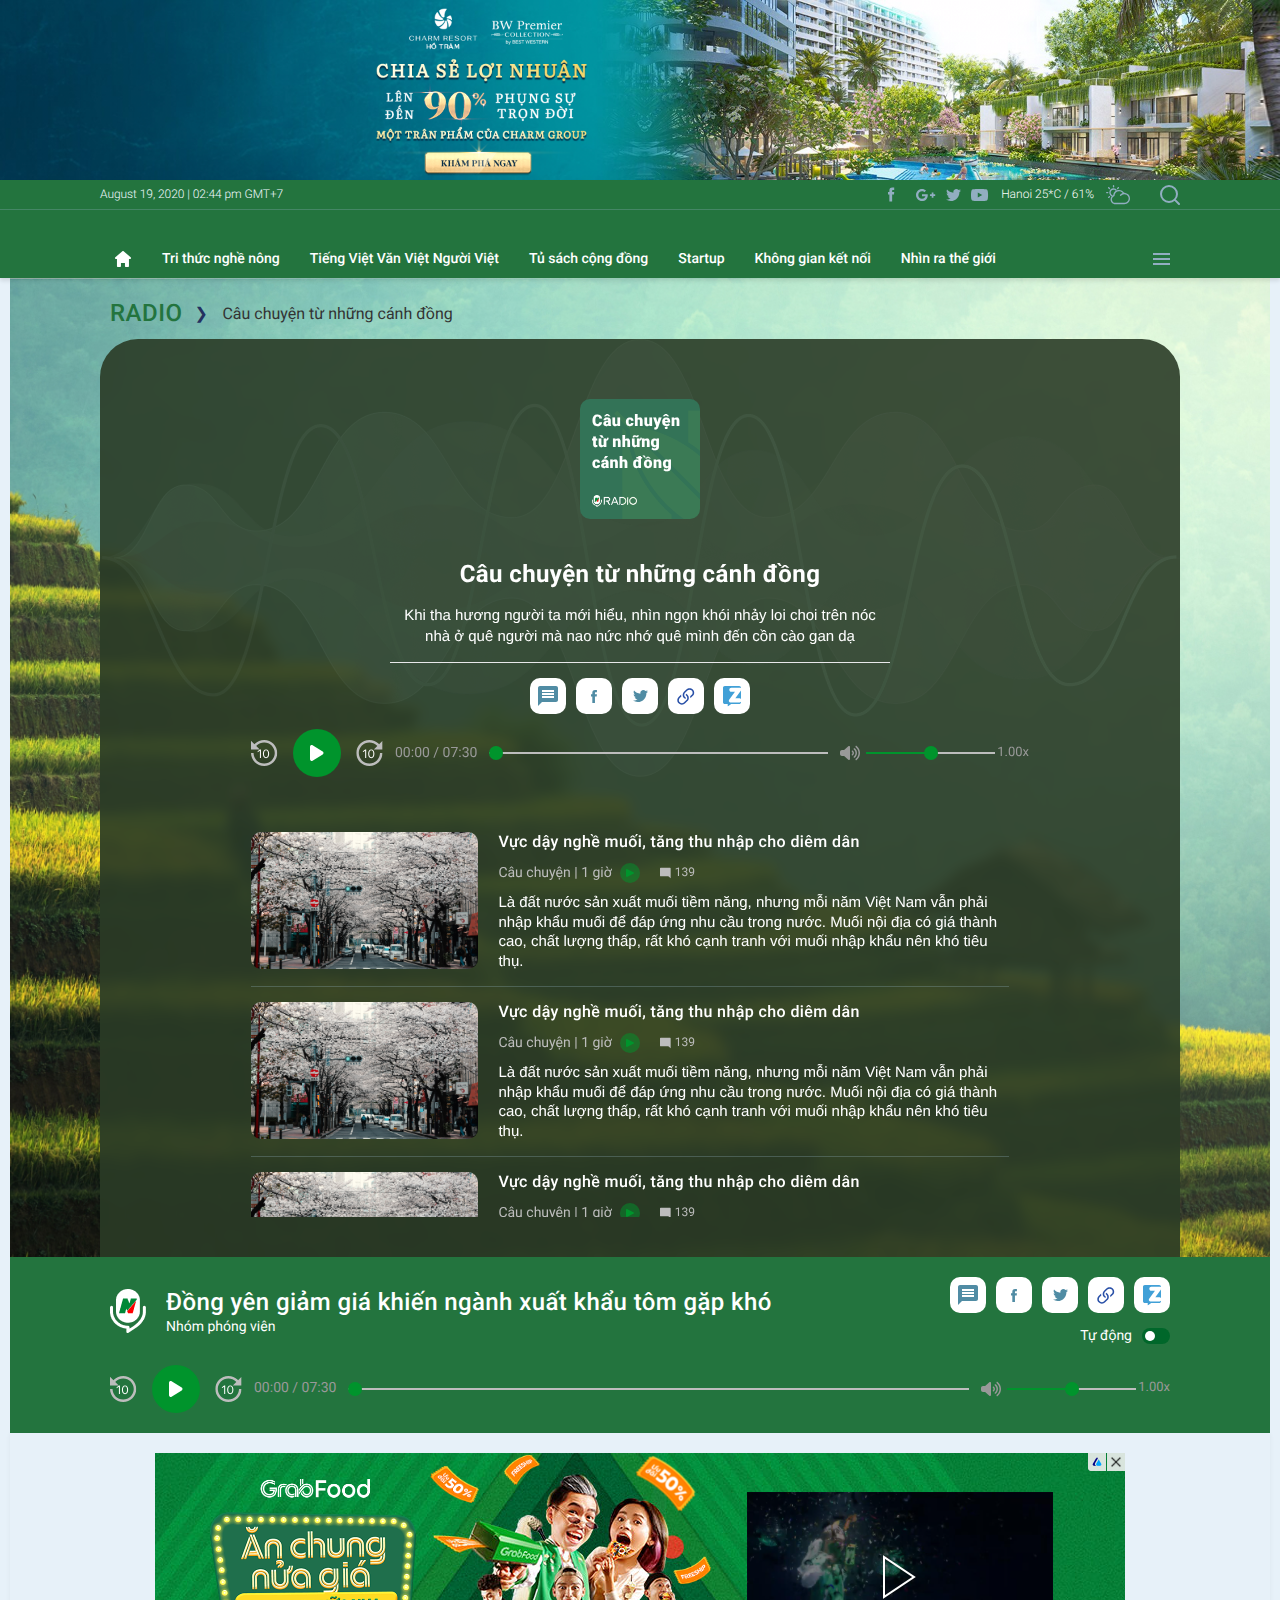
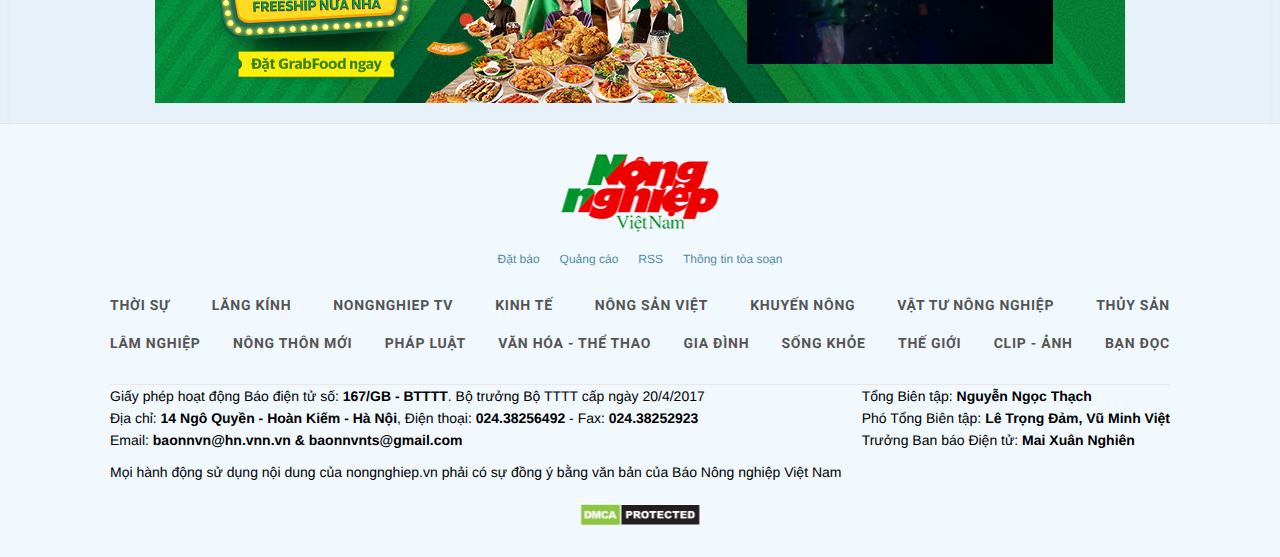
==== cate.html @ 1ab3dc05 "11/9" ====
<!DOCTYPE html>
<html lang="vi">
    <head>
        <meta charset="UTF-8" />
        <meta http-equiv="X-UA-Compatible" content="IE=edge" />
        <meta name="viewport" content="width=device-width, initial-scale=1.0" />
        <!-- favicon -->
        <link
            rel="apple-touch-icon"
            sizes="57x57"
            href="./images/favicon/apple-icon-57x57.png"
        />
        <link
            rel="apple-touch-icon"
            sizes="60x60"
            href="./images/favicon/apple-icon-60x60.png"
        />
        <link
            rel="apple-touch-icon"
            sizes="72x72"
            href="./images/favicon/apple-icon-72x72.png"
        />
        <link
            rel="apple-touch-icon"
            sizes="76x76"
            href="./images/favicon/apple-icon-76x76.png"
        />
        <link
            rel="apple-touch-icon"
            sizes="114x114"
            href="./images/favicon/apple-icon-114x114.png"
        />
        <link
            rel="apple-touch-icon"
            sizes="120x120"
            href="./images/favicon/apple-icon-120x120.png"
        />
        <link
            rel="apple-touch-icon"
            sizes="144x144"
            href="./images/favicon/apple-icon-144x144.png"
        />
        <link
            rel="apple-touch-icon"
            sizes="152x152"
            href="./images/favicon/apple-icon-152x152.png"
        />
        <link
            rel="apple-touch-icon"
            sizes="180x180"
            href="./images/favicon/apple-icon-180x180.png"
        />
        <link
            rel="icon"
            type="image/png"
            sizes="192x192"
            href="/android-icon-192x192.png"
        />
        <link
            rel="icon"
            type="image/png"
            sizes="32x32"
            href="./images/favicon/favicon-32x32.png"
        />
        <link
            rel="icon"
            type="image/png"
            sizes="96x96"
            href="./images/favicon/favicon-96x96.png"
        />
        <link
            rel="icon"
            type="image/png"
            sizes="16x16"
            href="./images/favicon/favicon-16x16.png"
        />
        <link rel="manifest" href="./images/favicon/manifest.json" />
        <meta name="msapplication-TileColor" content="#ffffff" />
        <meta
            name="msapplication-TileImage"
            content="./images/favicon/ms-icon-144x144.png"
        />
        <meta name="theme-color" content="#ffffff" />
        <!-- end favicon -->
        <title>Radio Nông Nghiệp</title>
        <!-- font -->
        <link rel="preconnect" href="https://fonts.googleapis.com" />
        <link rel="preconnect" href="https://fonts.gstatic.com" crossorigin />
        <link
            href="https://fonts.googleapis.com/css2?family=Roboto:wght@300;400;500;700;900&display=swap"
            rel="stylesheet"
        />
        <!-- end font -->
        <link rel="stylesheet" href="./css/style.css" />
        <link rel="stylesheet" href="./css/responsive.css" />
        <script src="./lib/jquery/jquery.js"></script>
    </head>

    <body>
        <!-- ads -->
        <div class="">
            <a href="#">
                <img src="./images/ads_top.png" alt="" />
            </a>
        </div>
        <!-- end ads -->
        <!-- header -->
        <header id="header" class="header relative">
            <!-- header pc -->
            <div class="header-wrapper d-2xl-block d-lg-none bg-green-237">
                <!-- header top -->
                <div class="wrapper h-30 border-9103">
                    <div class="w-1080 h-full">
                        <div class="header-top d-2xl-flex items-center justify-between h-full">
                            <span class="header-top__time d-2xl-flex items-center fs-12 text-white-f1 tracking-006- fw-300">
                                August 19, 2020 | 02:44 pm GMT+7
                            </span>
                            <div class="header-top__right d-2xl-flex items-center">
                                <!-- social -->
                                <ul
                                    class="header-top__social h-full d-2xl-flex items-center"
                                >
                                    <!-- item -->
                                    <li class="item text-gray-91 h-full hover-orange">
                                        <a href="#" class="link h-full d-2xl-flex items-center">
                                            <svg
                                                xmlns="http://www.w3.org/2000/svg"
                                                width="30"
                                                height="31"
                                                viewBox="0 0 30 31"
                                                fill="none"
                                            >
                                                <path
                                                    d="M18.2222 13.0871L17.9795 15.5L16.14 15.5L16.14 22.5L13.3769 22.5L13.3769 15.5L12 15.5L12 13.0871L13.3769 13.0871L13.3769 11.6344C13.3769 9.67188 14.1552 8.5 16.3678 8.5L18.2065 8.5L18.2065 10.9129L17.0558 10.9129C16.1974 10.9129 16.14 11.2531 16.14 11.8814V13.0871L18.2222 13.0871Z"
                                                    fill="currentColor"
                                                />
                                            </svg>
                                        </a>
                                    </li>
                                    <!-- end item -->
                                    <!-- item -->
                                    <li class="item text-gray-91 h-full hover-orange">
                                        <a href="#"class="link h-full d-2xl-flex items-center">
                                            <svg xmlns="http://www.w3.org/2000/svg" width="20" height="12" viewBox="0 0 20 12" fill="none">
                                                <path d="M11.6644 5.1405C11.7217 5.44338 11.7626 5.74625 11.7626 6.13912C11.7626 9.56891 9.46247 12 6 12C2.68487 12 5.96046e-09 9.31516 5.96046e-09 6C5.96046e-09 2.68484 2.68487 0 6 0C7.62075 0 8.97134 0.589344 10.0191 1.57162L8.39016 3.13506C7.94812 2.70941 7.17053 2.21009 6 2.21009C3.95362 2.21009 2.28375 3.9045 2.28375 6C2.28375 8.0955 3.95362 9.78991 6 9.78991C8.37378 9.78991 9.26603 8.07912 9.40516 7.20325H6V5.14047H11.6644V5.1405ZM17.4583 5.34166V3.6H15.7083V5.34166H13.9667V7.09169H15.7083V8.83334H17.4583V7.09169H19.2V5.34166H17.4583Z" fill="currentColor"/>
                                            </svg>
                                        </a>
                                    </li>
                                    <!-- end item -->
                                    <!-- item -->
                                    <li class="item text-gray-91 h-full hover-orange">
                                        <a href="#"class="link h-full d-2xl-flex items-center">
                                            <svg xmlns="http://www.w3.org/2000/svg" width="15" height="12" viewBox="0 0 15 12" fill="none">
                                                <path d="M15 1.38462C14.4375 1.66154 13.875 1.75385 13.2188 1.84615C13.875 1.47692 14.3438 0.923077 14.5312 0.184615C13.9688 0.553846 13.3125 0.738462 12.5625 0.923077C12 0.369231 11.1562 0 10.3125 0C8.71875 0 7.3125 1.38462 7.3125 3.04615C7.3125 3.32308 7.3125 3.50769 7.40625 3.69231C4.875 3.6 2.53125 2.4 1.03125 0.553846C0.75 1.01538 0.65625 1.47692 0.65625 2.12308C0.65625 3.13846 1.21875 4.06154 2.0625 4.61538C1.59375 4.61538 1.125 4.43077 0.65625 4.24615C0.65625 5.72308 1.6875 6.92308 3.09375 7.2C2.8125 7.29231 2.53125 7.29231 2.25 7.29231C2.0625 7.29231 1.875 7.29231 1.6875 7.2C2.0625 8.4 3.1875 9.32308 4.59375 9.32308C3.5625 10.1538 2.25 10.6154 0.75 10.6154H0C1.40625 11.4462 3 12 4.6875 12C10.3125 12 13.4062 7.38462 13.4062 3.41538V3.04615C14.0625 2.58462 14.625 2.03077 15 1.38462Z" fill="currentColor"/>
                                            </svg>
                                        </a>
                                    </li>
                                    <!-- end item -->
                                    <!-- item -->
                                    <li class="item text-gray-91 h-full hover-orange">
                                        <a href="#"class="link h-full d-2xl-flex items-center">
                                            <svg xmlns="http://www.w3.org/2000/svg" width="18" height="12" viewBox="0 0 18 12" fill="none">
                                                <path d="M16.7101 1.87759C16.5138 1.13853 15.9355 0.556469 15.2012 0.358938C13.8702 0 8.53334 0 8.53334 0C8.53334 0 3.19647 0 1.8655 0.358938C1.13122 0.5565 0.552906 1.13853 0.356625 1.87759C0 3.21719 -1.21593e-08 6.01213 -1.21593e-08 6.01213C-1.21593e-08 6.01213 0 8.80706 0.356625 10.1467C0.552906 10.8857 1.13122 11.4435 1.8655 11.6411C3.19647 12 8.53334 12 8.53334 12C8.53334 12 13.8702 12 15.2012 11.6411C15.9355 11.4435 16.5138 10.8857 16.7101 10.1467C17.0667 8.80706 17.0667 6.01213 17.0667 6.01213C17.0667 6.01213 17.0667 3.21719 16.7101 1.87759ZM6.78787 8.54972V3.47453L11.2485 6.01219L6.78787 8.54972Z" fill="currentColor"/>
                                            </svg>
                                        </a>
                                    </li>
                                    <!-- end item -->
                                    
                                </ul>
                                <!-- end social -->

                                <!-- wether -->
                                <div class="header-top__wether d-2xl-flex items-center ml-12">
                                    <span class="d-2xl-block fs-12 text-white fw-300">Hanoi 25*C / 61%</span>
                                    <div class="ml-12 d-2xl-flex items-center">
                                        <svg xmlns="http://www.w3.org/2000/svg" width="24" height="20" viewBox="0 0 24 20" fill="none">
                                            <path d="M6.85678 10.36C5.58973 10.0619 4.64566 8.91902 4.64566 7.5526C4.64566 5.96258 5.93755 4.67068 7.52757 4.67068C8.49649 4.67068 9.34119 5.14272 9.86292 5.8632C10.2356 5.61476 10.6331 5.41601 11.0803 5.26694C10.335 4.09927 9.01822 3.3291 7.52757 3.3291C5.19223 3.3291 3.30408 5.21725 3.30408 7.5526C3.30408 9.21715 4.273 10.6581 5.68911 11.3289C6.03693 10.9562 6.43443 10.6333 6.85678 10.36Z" fill="#91AEC1"/>
                                            <path d="M7.55263 2.45957C7.92529 2.45957 8.22342 2.16144 8.22342 1.78877V0.670791C8.22342 0.298129 7.92529 0 7.55263 0C7.17996 0 6.88184 0.298129 6.88184 0.670791V1.78877C6.88184 2.16144 7.17996 2.45957 7.55263 2.45957Z" fill="#91AEC1"/>
                                            <path d="M2.45957 7.55263C2.45957 7.17996 2.16144 6.88184 1.78877 6.88184H0.670791C0.298129 6.88184 0 7.17996 0 7.55263C0 7.92529 0.298129 8.22342 0.670791 8.22342H1.78877C2.16144 8.22342 2.45957 7.92529 2.45957 7.55263Z" fill="#91AEC1"/>
                                            <path d="M3.95044 3.95008C4.19888 3.70163 4.19888 3.27929 3.95044 3.006L3.15543 2.21099C2.90699 1.96255 2.48464 1.96255 2.21136 2.21099C1.96291 2.45943 1.96291 2.88178 2.21136 3.15506L3.00637 3.95008C3.13059 4.0743 3.3045 4.14883 3.4784 4.14883C3.65231 4.14883 3.82622 4.0743 3.95044 3.95008Z" fill="#91AEC1"/>
                                            <path d="M2.68339 13.0928C2.8573 13.0928 3.03121 13.0183 3.15543 12.894L3.95044 12.099C4.19888 11.8506 4.19888 11.4282 3.95044 11.155C3.702 10.9065 3.27965 10.9065 3.00637 11.155L2.21136 11.95C1.96291 12.1984 1.96291 12.6208 2.21136 12.894C2.33558 13.0183 2.50948 13.0928 2.68339 13.0928Z" fill="#91AEC1"/>
                                            <path d="M11.6271 4.14883C11.801 4.14883 11.9749 4.0743 12.0992 3.95008L12.8942 3.15506C13.1426 2.90662 13.1426 2.48427 12.8942 2.21099C12.6457 1.96255 12.2234 1.96255 11.9501 2.21099L11.1551 3.006C10.9066 3.25444 10.9066 3.67679 11.1551 3.95008C11.3041 4.0743 11.4532 4.14883 11.6271 4.14883Z" fill="#91AEC1"/>
                                            <path d="M22.0862 9.19231L22.0614 9.16747C21.2415 8.47183 20.2726 8.02464 19.2291 7.87557C19.1298 7.85073 19.0552 7.85073 18.9558 7.85073C18.931 7.85073 18.931 7.85073 18.9062 7.85073C18.8316 7.85073 18.7571 7.82589 18.6826 7.82589C18.6577 7.82589 18.6329 7.82589 18.608 7.82589C18.5335 7.82589 18.4838 7.82589 18.4093 7.82589C18.3844 7.82589 18.3844 7.82589 18.3596 7.82589C18.3347 7.82589 18.3099 7.82589 18.2851 7.82589C18.2354 7.82589 18.2105 7.82589 18.1608 7.82589C18.136 7.82589 18.136 7.82589 18.1111 7.82589C17.0677 6.01227 15.1547 4.94397 13.0678 4.94397C12.3722 4.94397 11.7262 5.06819 11.1051 5.26694C10.6828 5.41601 10.2853 5.61476 9.88775 5.8632C8.42194 6.78243 7.40334 8.34761 7.20458 10.1612C7.08036 10.2109 6.98099 10.2855 6.85677 10.36C6.40957 10.6333 6.03691 10.9562 5.68909 11.3537C4.96861 12.1984 4.54626 13.2916 4.54626 14.4344C4.54626 17.043 6.68286 19.1796 9.29149 19.1796H18.3347C21.4651 19.1796 23.9992 16.6207 23.9992 13.5152C24.024 11.7761 23.2787 10.2358 22.0862 9.19231ZM9.31633 17.8132C7.42818 17.8132 5.91269 16.2729 5.91269 14.4096C5.91269 12.9935 6.78223 11.7513 8.09897 11.2295C8.34741 11.1302 8.52132 10.9066 8.52132 10.6333C8.6207 8.1737 10.6082 6.26071 13.0678 6.26071C14.5087 6.26071 15.8255 6.9315 16.695 8.04948C15.6764 8.37246 14.7572 8.94387 14.0616 9.78857C13.8131 10.0619 13.8628 10.4842 14.1361 10.7326C14.2603 10.832 14.4094 10.8817 14.5584 10.8817C14.7572 10.8817 14.9311 10.8072 15.0553 10.6581C15.8006 9.78857 16.8689 9.242 18.0118 9.14262C18.931 9.06809 19.8005 9.29169 20.5707 9.73888C20.6204 9.76372 20.6701 9.78857 20.7198 9.83826C20.7446 9.8631 20.7695 9.8631 20.7943 9.88795C20.8937 9.93763 20.9682 10.0122 21.0427 10.0867C21.0676 10.1115 21.0924 10.1364 21.1173 10.1612C22.0862 10.9562 22.6825 12.1488 22.6825 13.4903C22.6825 15.8754 20.7198 17.8381 18.3347 17.8381H9.31633V17.8132Z" fill="#91AEC1"/>
                                            </svg>
                                    </div>
                                </div>
                                <!-- end wether -->

                                <!-- search -->
                                <div class="header-top__search  ml-30 cursor relative js__searchPc">
                                    <!-- icon -->
                                    <div class="icon-search-pc text-gray-91 d-2xl-flex items-center hover-orange-3 js__showSearchPc">
                                        <svg class="sear" xmlns="http://www.w3.org/2000/svg" width="20" height="20" viewBox="0 0 20 20" fill="none">
                                            <path d="M19 19L14.65 14.65M17 9C17 13.4183 13.4183 17 9 17C4.58172 17 1 13.4183 1 9C1 4.58172 4.58172 1 9 1C13.4183 1 17 4.58172 17 9Z" stroke="currentColor" stroke-width="2" stroke-linecap="round" stroke-linejoin="round"/>
                                        </svg>
                                        <svg class="close d-2xl-none" xmlns="http://www.w3.org/2000/svg" height="1.5em" fill="red" viewBox="0 0 384 512"><path d="M342.6 150.6c12.5-12.5 12.5-32.8 0-45.3s-32.8-12.5-45.3 0L192 210.7 86.6 105.4c-12.5-12.5-32.8-12.5-45.3 0s-12.5 32.8 0 45.3L146.7 256 41.4 361.4c-12.5 12.5-12.5 32.8 0 45.3s32.8 12.5 45.3 0L192 301.3 297.4 406.6c12.5 12.5 32.8 12.5 45.3 0s12.5-32.8 0-45.3L237.3 256 342.6 150.6z"/></svg>
                                    </div>
                                    <!-- end icon -->

                                    <!-- search -->
                                    <div class="search-form-pc js__searchFormPc">
                                        <form action="" class="">
                                            <div class="search-form-group">
                                                <input type="text" class="search-input" placeholder="Search...">
                                                <button class="search-btn text-white">
                                                    <svg xmlns="http://www.w3.org/2000/svg" width="16" height="16" viewBox="0 0 20 20" fill="none">
                                                        <path d="M19 19L14.65 14.65M17 9C17 13.4183 13.4183 17 9 17C4.58172 17 1 13.4183 1 9C1 4.58172 4.58172 1 9 1C13.4183 1 17 4.58172 17 9Z" stroke="currentColor" stroke-width="2" stroke-linecap="round" stroke-linejoin="round"/>
                                                    </svg>
                                                </button>
                                            </div>
                                        </form>
                                    </div>
                                    <!-- end search -->
                                </div>
                                <!-- end search -->
                            </div>
                        </div>
                    </div>
                </div>
                <!-- end header top -->

                <!-- header center -->
                <div
                    class="header-center wrapper w-1080 d-2xl-flex items-center justify-center py-15"
                >
                    <!-- logo -->
                    <div class="header-center__logo">
                        <a href="#">
                            <img src="./images/logo.png" alt="" />
                        </a>
                    </div>
                    <!-- end logo -->
                </div>
                <!-- end header center -->

                <!-- menu -->
                <div class="wrapper w-1080 menu-pc d-2xl-flex items-center justify-between">
                    <!-- navbar -->
                    <ul
                        class="navbar d-2xl-flex items-center flex-1 fw-500 fs-14 text-white"
                    >
                        <li class="navbar-item hover-orange">
                            <a href="#" class="">
                                <svg
                                    xmlns="http://www.w3.org/2000/svg"
                                    width="17"
                                    height="16"
                                    viewBox="0 0 17 16"
                                    fill="none"
                                >
                                    <path
                                        d="M10.9546 15.9626H12.9546C13.5546 15.9626 13.9546 15.5626 13.9546 14.9626V7.9626H14.9546C15.2546 7.9626 15.5546 7.8626 15.7546 7.6626C16.1546 7.2626 16.0546 6.6626 15.6546 6.2626L8.65464 0.262598C8.25464 -0.0374023 7.75464 -0.0374023 7.35464 0.262598L0.35464 6.2626C-0.0453602 6.6626 -0.14536 7.2626 0.25464 7.6626C0.35464 7.8626 0.65464 7.9626 0.95464 7.9626H1.95464V14.9626C1.95464 15.5626 2.35464 15.9626 2.95464 15.9626H4.95464C5.55464 15.9626 5.95464 15.5626 5.95464 14.9626V11.9626H9.95464V14.9626C9.95464 15.5626 10.3546 15.9626 10.9546 15.9626Z"
                                        fill="currentColor"
                                    />
                                </svg>
                            </a>
                        </li>
                        <li class="navbar-item hover-orange">
                            <a href="#">Tri thức nghề nông</a>
                            <ul class="navbar-dropdown text-green-337">
                                <li class="navbar-dropdown__item">
                                    <a href="#">Cate 1</a>
                                </li>
                                <li class="navbar-dropdown__item">
                                    <a href="#">Cate 1</a>
                                </li>
                                <li class="navbar-dropdown__item">
                                    <a href="#">Cate 1</a>
                                </li>
                            </ul>
                        </li>
                        <li class="navbar-item hover-orange">
                            <a href="#">Tiếng Việt Văn Việt Người Việt</a>
                        </li>
                        <li class="navbar-item hover-orange">
                            <a href="#">Tủ sách cộng đồng</a>
                        </li>
                        <li class="navbar-item hover-orange">
                            <a href="#">Startup</a>
                        </li>
                        <li class="navbar-item hover-orange">
                            <a href="#">Không gian kết nối</a>
                        </li>
                        <li class="navbar-item hover-orange">
                            <a href="#">Nhìn ra thế giới</a>
                        </li>
                    </ul>
                    <!-- end navbar -->
                    <div class="more-menu flex-0 js__parrentMenu">
                        <div class="more-menu__icon relative z-50 p-10 cursor js__showMenuPc">
                            <div class="bar1"></div>
                            <div class="bar2"></div>
                            <div class="bar3"></div>
                        </div>

                        <!-- container -->
                        <div class="more-menu__container">
                            <div class="more-menu__inner wrapper w-1080">
                                <ul class="more-menu__list">
                                    <!-- item -->
                                    <li class="more-menu__item">
                                        <h3 class="more-menu__title">
                                            <i class="more-menu__subIcon"></i>
                                            <a href="#">Thời sự</a>
                                        </h3>
                                        <ul class="more-menu__childList">
                                            <li>
                                                <a href="#">Chính trị</a>
                                            </li>
                                            <li>
                                                <a href="#">Thời sự nông nghiệp</a>
                                            </li>
                                            <li>
                                                <a href="#">Xe và máy</a>
                                            </li>
                                            <li>
                                                <a href="#">Xã hội</a>
                                            </li>
                                        </ul>
                                    </li>
                                    <!-- end item -->
                                    <!-- item -->
                                    <li class="more-menu__item">
                                        <h3 class="more-menu__title">
                                            <i class="more-menu__subIcon"></i>
                                            <a href="#">Thời sự</a>
                                        </h3>
                                        <ul class="more-menu__childList">
                                            <li>
                                                <a href="#">Chính trị</a>
                                            </li>
                                            <li>
                                                <a href="#">Thời sự nông nghiệp</a>
                                            </li>
                                            <li>
                                                <a href="#">Xe và máy</a>
                                            </li>
                                            <li>
                                                <a href="#">Xã hội</a>
                                            </li>
                                        </ul>
                                    </li>
                                    <!-- end item -->
                                    <!-- item -->
                                    <li class="more-menu__item">
                                        <h3 class="more-menu__title">
                                            <i class="more-menu__subIcon"></i>
                                            <a href="#">Thời sự</a>
                                        </h3>
                                        <ul class="more-menu__childList">
                                            <li>
                                                <a href="#">Chính trị</a>
                                            </li>
                                            <li>
                                                <a href="#">Thời sự nông nghiệp</a>
                                            </li>
                                            <li>
                                                <a href="#">Xe và máy</a>
                                            </li>
                                            <li>
                                                <a href="#">Xã hội</a>
                                            </li>
                                        </ul>
                                    </li>
                                    <!-- end item -->
                                    <!-- item -->
                                    <li class="more-menu__item">
                                        <h3 class="more-menu__title">
                                            <i class="more-menu__subIcon"></i>
                                            <a href="#">Thời sự</a>
                                        </h3>
                                        <ul class="more-menu__childList">
                                            <li>
                                                <a href="#">Chính trị</a>
                                            </li>
                                            <li>
                                                <a href="#">Thời sự nông nghiệp</a>
                                            </li>
                                            <li>
                                                <a href="#">Xe và máy</a>
                                            </li>
                                            <li>
                                                <a href="#">Xã hội</a>
                                            </li>
                                        </ul>
                                    </li>
                                    <!-- end item -->
                                    <!-- item -->
                                    <li class="more-menu__item">
                                        <h3 class="more-menu__title">
                                            <i class="more-menu__subIcon"></i>
                                            <a href="#">Thời sự</a>
                                        </h3>
                                        <ul class="more-menu__childList">
                                            <li>
                                                <a href="#">Chính trị</a>
                                            </li>
                                            <li>
                                                <a href="#">Thời sự nông nghiệp</a>
                                            </li>
                                            <li>
                                                <a href="#">Xe và máy</a>
                                            </li>
                                            <li>
                                                <a href="#">Xã hội</a>
                                            </li>
                                        </ul>
                                    </li>
                                    <!-- end item -->
                                    <!-- item -->
                                    <li class="more-menu__item">
                                        <h3 class="more-menu__title">
                                            <i class="more-menu__subIcon"></i>
                                            <a href="#">Thời sự</a>
                                        </h3>
                                        <ul class="more-menu__childList">
                                            <li>
                                                <a href="#">Chính trị</a>
                                            </li>
                                            <li>
                                                <a href="#">Thời sự nông nghiệp</a>
                                            </li>
                                            <li>
                                                <a href="#">Xe và máy</a>
                                            </li>
                                            <li>
                                                <a href="#">Xã hội</a>
                                            </li>
                                        </ul>
                                    </li>
                                    <!-- end item -->
                                    <!-- item -->
                                    <li class="more-menu__item">
                                        <h3 class="more-menu__title">
                                            <i class="more-menu__subIcon"></i>
                                            <a href="#">Thời sự</a>
                                        </h3>
                                        <ul class="more-menu__childList">
                                            <li>
                                                <a href="#">Chính trị</a>
                                            </li>
                                            <li>
                                                <a href="#">Thời sự nông nghiệp</a>
                                            </li>
                                            <li>
                                                <a href="#">Xe và máy</a>
                                            </li>
                                            <li>
                                                <a href="#">Xã hội</a>
                                            </li>
                                        </ul>
                                    </li>
                                    <!-- end item -->
                                    <!-- item -->
                                    <li class="more-menu__item">
                                        <h3 class="more-menu__title">
                                            <i class="more-menu__subIcon"></i>
                                            <a href="#">Thời sự</a>
                                        </h3>
                                        <ul class="more-menu__childList">
                                            <li>
                                                <a href="#">Chính trị</a>
                                            </li>
                                            <li>
                                                <a href="#">Thời sự nông nghiệp</a>
                                            </li>
                                            <li>
                                                <a href="#">Xe và máy</a>
                                            </li>
                                            <li>
                                                <a href="#">Xã hội</a>
                                            </li>
                                        </ul>
                                    </li>
                                    <!-- end item -->
                                    <!-- item -->
                                    <li class="more-menu__item">
                                        <h3 class="more-menu__title">
                                            <i class="more-menu__subIcon"></i>
                                            <a href="#">Thời sự</a>
                                        </h3>
                                        <ul class="more-menu__childList">
                                            <li>
                                                <a href="#">Chính trị</a>
                                            </li>
                                            <li>
                                                <a href="#">Thời sự nông nghiệp</a>
                                            </li>
                                            <li>
                                                <a href="#">Xe và máy</a>
                                            </li>
                                            <li>
                                                <a href="#">Xã hội</a>
                                            </li>
                                        </ul>
                                    </li>
                                    <!-- end item -->
                                    <!-- item -->
                                    <li class="more-menu__item">
                                        <h3 class="more-menu__title">
                                            <i class="more-menu__subIcon"></i>
                                            <a href="#">Thời sự</a>
                                        </h3>
                                        <ul class="more-menu__childList">
                                            <li>
                                                <a href="#">Chính trị</a>
                                            </li>
                                            <li>
                                                <a href="#">Thời sự nông nghiệp</a>
                                            </li>
                                            <li>
                                                <a href="#">Xe và máy</a>
                                            </li>
                                            <li>
                                                <a href="#">Xã hội</a>
                                            </li>
                                        </ul>
                                    </li>
                                    <!-- end item -->
                                </ul>
                            </div>
                        </div>
                        <!-- end container -->

                        <!-- overlay -->
                        <div class="more-menu__overlay"></div>
                        <!-- end overlay -->
                    </div>
                </div>
                <!-- end menu -->
            </div>
            <!-- end header pc -->

            <!-- header mobile -->
            <div class="d-2xl-none d-lg-block">
                <!-- header top -->
                <div
                    class="header-top-mb d-2xl-flex items-center justify-between pr-15 py-10"
                >
                    <!-- left -->
                    <div class="left d-2xl-flex items-center">
                        <div class="sub-menu">
                            <!-- icon bar -->
                            <div
                                class="icon-bar js__clickShowMenuMb px-15 py-10"
                            >
                                <svg
                                    xmlns="http://www.w3.org/2000/svg"
                                    width="16"
                                    height="12"
                                    viewBox="0 0 16 12"
                                    fill="none"
                                >
                                    <path
                                        d="M15 5H1C0.4 5 0 5.4 0 6C0 6.6 0.4 7 1 7H15C15.6 7 16 6.6 16 6C16 5.4 15.6 5 15 5Z"
                                        fill="#ACCE22"
                                    />
                                    <path
                                        d="M15 0H1C0.4 0 0 0.4 0 1C0 1.6 0.4 2 1 2H15C15.6 2 16 1.6 16 1C16 0.4 15.6 0 15 0Z"
                                        fill="#ACCE22"
                                    />
                                    <path
                                        d="M15 10H1C0.4 10 0 10.4 0 11C0 11.6 0.4 12 1 12H15C15.6 12 16 11.6 16 11C16 10.4 15.6 10 15 10Z"
                                        fill="#ACCE22"
                                    />
                                </svg>
                            </div>
                            <!-- end icon bar -->
                            <!-- content -->
                            <div class="sub-menu__content">
                                <!-- close -->
                                <div
                                    class="sub-menu__close js__closeSubMenu h-56 p-4 mb-8 d-2xl-flex items-center text-white"
                                >
                                    <svg
                                        xmlns="http://www.w3.org/2000/svg"
                                        width="24"
                                        height="24"
                                        class="ipc-icon ipc-icon--clear"
                                        id="iconContext-clear"
                                        viewBox="0 0 24 24"
                                        fill="currentColor"
                                        role="presentation"
                                    >
                                        <path
                                            fill="none"
                                            d="M0 0h24v24H0V0z"
                                        ></path>
                                        <path
                                            d="M18.3 5.71a.996.996 0 0 0-1.41 0L12 10.59 7.11 5.7A.996.996 0 1 0 5.7 7.11L10.59 12 5.7 16.89a.996.996 0 1 0 1.41 1.41L12 13.41l4.89 4.89a.996.996 0 1 0 1.41-1.41L13.41 12l4.89-4.89c.38-.38.38-1.02 0-1.4z"
                                        ></path>
                                    </svg>
                                </div>
                                <!-- end close -->

                                <div class="sub-menu__container">
                                    <!-- list -->
                                    <div class="sub-menu__list">
                                        <!-- item -->
                                        <div class="sub-menu__item">
                                            <!-- heading -->
                                            <div
                                                class="heading-sub js__dropDown d-2xl-flex items-center justify-between px-16 py-8 text-white"
                                            >
                                                <h3
                                                    class="heading-sub__title fs-16 fw-500"
                                                >
                                                    Movies
                                                </h3>
                                                <div class="heading-sub__arrow">
                                                    <svg
                                                        xmlns="http://www.w3.org/2000/svg"
                                                        width="24"
                                                        height="24"
                                                        class="ipc-icon ipc-icon--chevron-right"
                                                        id="iconContext-chevron-right"
                                                        viewBox="0 0 24 24"
                                                        fill="currentColor"
                                                        role="presentation"
                                                    >
                                                        <path
                                                            fill="none"
                                                            d="M0 0h24v24H0V0z"
                                                        ></path>
                                                        <path
                                                            d="M9.29 6.71a.996.996 0 0 0 0 1.41L13.17 12l-3.88 3.88a.996.996 0 1 0 1.41 1.41l4.59-4.59a.996.996 0 0 0 0-1.41L10.7 6.7c-.38-.38-1.02-.38-1.41.01z"
                                                        ></path>
                                                    </svg>
                                                </div>
                                            </div>
                                            <!-- end heading -->

                                            <!-- sub menu list -->
                                            <ul
                                                class="list-sub js__listSubMenu"
                                            >
                                                <li class="item-sub">
                                                    <a
                                                        href="#"
                                                        class="item-sub__link fs-16"
                                                        >Release Calender</a
                                                    >
                                                </li>
                                                <li class="item-sub">
                                                    <a
                                                        href="#"
                                                        class="item-sub__link fs-16"
                                                        >Release Calender</a
                                                    >
                                                </li>
                                                <li class="item-sub">
                                                    <a
                                                        href="#"
                                                        class="item-sub__link fs-16"
                                                        >Release Calender</a
                                                    >
                                                </li>
                                            </ul>
                                            <!-- end sub menu list -->
                                        </div>
                                        <!-- end item -->
                                        <!-- item -->
                                        <div class="sub-menu__item">
                                            <!-- heading -->
                                            <div
                                                class="heading-sub js__dropDown d-2xl-flex items-center justify-between px-16 py-8 text-white"
                                            >
                                                <h3
                                                    class="heading-sub__title fs-16 fw-500"
                                                >
                                                    Movies
                                                </h3>
                                                <div class="heading-sub__arrow">
                                                    <svg
                                                        xmlns="http://www.w3.org/2000/svg"
                                                        width="24"
                                                        height="24"
                                                        class="ipc-icon ipc-icon--chevron-right"
                                                        id="iconContext-chevron-right"
                                                        viewBox="0 0 24 24"
                                                        fill="currentColor"
                                                        role="presentation"
                                                    >
                                                        <path
                                                            fill="none"
                                                            d="M0 0h24v24H0V0z"
                                                        ></path>
                                                        <path
                                                            d="M9.29 6.71a.996.996 0 0 0 0 1.41L13.17 12l-3.88 3.88a.996.996 0 1 0 1.41 1.41l4.59-4.59a.996.996 0 0 0 0-1.41L10.7 6.7c-.38-.38-1.02-.38-1.41.01z"
                                                        ></path>
                                                    </svg>
                                                </div>
                                            </div>
                                            <!-- end heading -->

                                            <!-- sub menu list -->
                                            <ul
                                                class="list-sub js__listSubMenu"
                                            >
                                                <li class="item-sub">
                                                    <a
                                                        href="#"
                                                        class="item-sub__link fs-16"
                                                        >Release Calender</a
                                                    >
                                                </li>
                                                <li class="item-sub">
                                                    <a
                                                        href="#"
                                                        class="item-sub__link fs-16"
                                                        >Release Calender</a
                                                    >
                                                </li>
                                                <li class="item-sub">
                                                    <a
                                                        href="#"
                                                        class="item-sub__link fs-16"
                                                        >Release Calender</a
                                                    >
                                                </li>
                                            </ul>
                                            <!-- end sub menu list -->
                                        </div>
                                        <!-- end item -->
                                    </div>
                                    <!-- end list -->
                                </div>
                            </div>
                            <!-- end content -->
                            <div class="overlay js__overlay"></div>
                        </div>
                        <div class="logo">
                            <a href="#">
                                <img src="./images/logo.png" alt="" />
                            </a>
                        </div>
                    </div>
                    <!-- end left -->

                    <!-- right -->
                    <div class="right">
                        <ul
                            class="header-top__social h-full d-2xl-flex items-center"
                        >
                            <!-- item -->
                            <li class="item text-green-09">
                                <a
                                    href="#"
                                    class="link h-full d-2xl-flex items-center hover-orange js__searchMb"
                                >
                                    <svg
                                        xmlns="http://www.w3.org/2000/svg"
                                        width="30"
                                        height="30"
                                        viewBox="0 0 30 30"
                                        fill="none"
                                    >
                                        <circle
                                            opacity="0.1"
                                            cx="15"
                                            cy="15"
                                            r="15"
                                            fill="currentColor"
                                        />
                                        <path
                                            d="M24.0003 23.0004L20.267 19.2671"
                                            stroke="currentColor"
                                            stroke-width="2"
                                            stroke-miterlimit="10"
                                            stroke-linecap="square"
                                        />
                                        <path
                                            d="M16 21C19.3137 21 22 18.3137 22 15C22 11.6863 19.3137 9 16 9C12.6863 9 10 11.6863 10 15C10 18.3137 12.6863 21 16 21Z"
                                            stroke="currentColor"
                                            stroke-width="2"
                                            stroke-miterlimit="10"
                                            stroke-linecap="square"
                                        />
                                    </svg>
                                </a>
                                <!-- form -->
                                <div
                                    class="header-search-mb__form h-60 w-full js__formSearchMb"
                                >
                                    <form action="" class="w-full h-full">
                                        <div
                                            class="relative text-white w-full h-full"
                                        >
                                            <input
                                                type="text"
                                                class="header-search-input w-full h-full p-8 fs-16 text-white"
                                                placeholder="Search..."
                                            />
                                            <d
                                                class="header-search-btn btn absolute h-full js__closeSearchMb"
                                            >
                                                <img
                                                    src="./images/svg/close-w.svg"
                                                    alt=""
                                                />
                                            </d>
                                        </div>
                                    </form>
                                </div>
                                <!-- end form -->
                            </li>
                            <!-- end item -->
                            <!-- item -->
                            <li class="item text-green-09 h-full">
                                <a
                                    href="#"
                                    class="link h-full d-2xl-flex items-center hover-orange"
                                >
                                    <svg
                                        xmlns="http://www.w3.org/2000/svg"
                                        width="30"
                                        height="31"
                                        viewBox="0 0 30 31"
                                        fill="none"
                                    >
                                        <circle
                                            opacity="0.1"
                                            cx="15"
                                            cy="15.5"
                                            r="15"
                                            fill="currentColor"
                                        ></circle>
                                        <path
                                            d="M18.2222 13.0871L17.9795 15.5L16.14 15.5L16.14 22.5L13.3769 22.5L13.3769 15.5L12 15.5L12 13.0871L13.3769 13.0871L13.3769 11.6344C13.3769 9.67188 14.1552 8.5 16.3678 8.5L18.2065 8.5L18.2065 10.9129L17.0558 10.9129C16.1974 10.9129 16.14 11.2531 16.14 11.8814V13.0871L18.2222 13.0871Z"
                                            fill="currentColor"
                                        ></path>
                                    </svg>
                                </a>
                            </li>
                            <!-- end item -->
                            <!-- item -->
                            <li class="item text-green-09">
                                <a
                                    href="#"
                                    class="link h-full d-2xl-flex items-center hover-orange"
                                >
                                    <svg
                                        xmlns="http://www.w3.org/2000/svg"
                                        width="30"
                                        height="31"
                                        viewBox="0 0 30 31"
                                        fill="none"
                                    >
                                        <circle
                                            opacity="0.1"
                                            cx="15"
                                            cy="15.5"
                                            r="15"
                                            fill="currentColor"
                                        ></circle>
                                        <path
                                            d="M22.75 10.8846C22.1594 11.1615 21.5688 11.2538 20.8797 11.3462C21.5688 10.9769 22.0609 10.4231 22.2578 9.68462C21.6672 10.0538 20.9781 10.2385 20.1906 10.4231C19.6 9.86923 18.7141 9.5 17.8281 9.5C16.1547 9.5 14.6781 10.8846 14.6781 12.5462C14.6781 12.8231 14.6781 13.0077 14.7766 13.1923C12.1188 13.1 9.65781 11.9 8.08281 10.0538C7.7875 10.5154 7.68906 10.9769 7.68906 11.6231C7.68906 12.6385 8.27969 13.5615 9.16563 14.1154C8.67344 14.1154 8.18125 13.9308 7.68906 13.7462C7.68906 15.2231 8.77187 16.4231 10.2484 16.7C9.95312 16.7923 9.65781 16.7923 9.3625 16.7923C9.16563 16.7923 8.96875 16.7923 8.77187 16.7C9.16562 17.9 10.3469 18.8231 11.8234 18.8231C10.7406 19.6538 9.3625 20.1154 7.7875 20.1154H7C8.47656 20.9462 10.15 21.5 11.9219 21.5C17.8281 21.5 21.0766 16.8846 21.0766 12.9154V12.5462C21.7656 12.0846 22.3562 11.5308 22.75 10.8846Z"
                                            fill="currentColor"
                                        ></path>
                                    </svg>
                                </a>
                            </li>
                            <!-- end item -->

                            <!-- item -->
                            <li class="item text-green-09">
                                <a
                                    href="#"
                                    class="link h-full d-2xl-flex items-center hover-orange"
                                >
                                    <svg
                                        xmlns="http://www.w3.org/2000/svg"
                                        width="30"
                                        height="31"
                                        viewBox="0 0 30 31"
                                        fill="none"
                                    >
                                        <circle
                                            opacity="0.1"
                                            cx="15"
                                            cy="15.5"
                                            r="15"
                                            fill="currentColor"
                                        ></circle>
                                        <path
                                            d="M22.9 11.1H20.1V8.5H19.5V11.1H16.8V11.9H19.5V14.5H20.1V11.9H22.9V11.1Z"
                                            fill="currentColor"
                                        ></path>
                                        <path
                                            d="M13.8 16.2C13.4 16 12.7 15.3 12.7 14.9C12.7 14.5 12.8 14.2 13.5 13.7C14.2 13.2 14.7 12.5 14.7 11.6C14.7 10.5 14.2 9.5 13.4 9.2H14.7L15.6 8.5H11.4C9.5 8.5 7.8 9.9 7.8 11.6C7.8 13.3 9.1 14.6 11 14.6H11.4C11.2 14.8 11.2 15 11.2 15.3C11.2 15.8 11.5 16.1 11.8 16.5H11.1C8.8 16.5 7 18 7 19.5C7 21 9 22 11.3 22C13.9 22 15.4 20.5 15.4 19C15.3 17.7 14.9 17 13.8 16.2ZM11.6 14.1C10.5 14.1 9.5 12.9 9.3 11.5C9.1 10.1 9.8 9 10.9 9C12 9 13 10.2 13.2 11.6C13.4 13 12.7 14.2 11.6 14.1ZM11.2 21.3C9.6 21.3 8.4 20.3 8.4 19.1C8.4 17.9 9.8 16.9 11.4 16.9C11.8 16.9 12.1 17 12.4 17.1C13.3 17.7 13.9 18 14.1 18.7C14.1 18.8 14.2 19 14.2 19.1C14.2 20.3 13.4 21.3 11.2 21.3Z"
                                            fill="currentColor"
                                        ></path>
                                    </svg>
                                </a>
                            </li>
                            <!-- end item -->
                        </ul>
                    </div>
                    <!-- end right -->
                </div>
                <!-- end header top -->

                <!-- navbar -->
                <div class="navbar-menu-mb js__navbarMenuMb bg-green-039 py-12 pl-15 pr-40 relative">
                    <ul
                        class="navbar-mb js__navbarMb d-2xl-flex items-center fs-14 font-helve"
                    >
                        <li class="navbar-item hover-orange text-white">
                            <a href="#" class="">
                                <svg
                                    xmlns="http://www.w3.org/2000/svg"
                                    width="17"
                                    height="17"
                                    viewBox="0 0 17 17"
                                    fill="none"
                                >
                                    <path
                                        d="M14.4546 7.9626H13.9546V8.4626V15.4626C13.9546 15.649 13.8947 15.7654 13.8261 15.834C13.7575 15.9027 13.641 15.9626 13.4546 15.9626H11.4546C11.2683 15.9626 11.1518 15.9027 11.0832 15.834C11.0146 15.7654 10.9546 15.649 10.9546 15.4626V12.4626V11.9626H10.4546H6.45464H5.95464V12.4626V15.4626C5.95464 15.649 5.8947 15.7654 5.82609 15.834C5.75748 15.9027 5.64102 15.9626 5.45464 15.9626H3.45464C3.26826 15.9626 3.1518 15.9027 3.08319 15.834C3.01458 15.7654 2.95464 15.649 2.95464 15.4626V8.4626V7.9626H2.45464H1.45464C1.35541 7.9626 1.27042 7.94539 1.21534 7.92336C1.20283 7.91836 1.19384 7.91399 1.18766 7.91061L1.16557 7.86642L1.10819 7.80904C1.02105 7.7219 0.991095 7.62298 1.00216 7.51235C1.01385 7.3954 1.07494 7.25452 1.19627 7.12831L8.16609 1.15418C8.38178 0.998738 8.62749 0.998738 8.84318 1.15418L15.813 7.12831C15.9343 7.25452 15.9954 7.3954 16.0071 7.51235C16.0182 7.62298 15.9882 7.7219 15.9011 7.80904C15.8161 7.89406 15.6554 7.9626 15.4546 7.9626H14.4546ZM1.17627 7.90337C1.1763 7.90335 1.17683 7.90373 1.17777 7.90456C1.1767 7.9038 1.17624 7.90338 1.17627 7.90337Z"
                                        stroke="currentColor"
                                    />
                                </svg>
                            </a>
                        </li>
                        <li class="navbar-item hover-orange text-white">
                            <a href="#">Tri thức nghề nông</a>
                        </li>
                        <li class="navbar-item hover-orange text-white">
                            <a href="#">Tiếng Việt Văn Việt Người Việt</a>
                        </li>
                        <li class="navbar-item hover-orange text-white">
                            <a href="#">Tủ sách cộng đồng</a>
                        </li>
                        <li class="navbar-item hover-orange text-white">
                            <a href="#">Startup</a>
                        </li>
                        <li class="navbar-item hover-orange text-white">
                            <a href="#">Không gian kết nối</a>
                        </li>
                        <li class="navbar-item hover-orange text-white">
                            <a href="#">Nhìn ra thế giới</a>
                        </li>
                    </ul>
                    <div class="navbar-scroll-icon js__navbarIcon">
                        <svg xmlns="http://www.w3.org/2000/svg" width="12" height="6" viewBox="0 0 12 6" fill="none">
                            <path fill-rule="evenodd" clip-rule="evenodd" d="M9 0.0297852L12 2.99979L9 5.96979V3.59378H0V2.40578H9V0.0297852Z" fill="white"/>
                            </svg>
                    </div>
                </div>
                <!-- end navbar -->
            </div>
            <!-- end header mobile -->
        </header>
        <!-- end header -->
        <!-- main -->
        <main id="main" class="main">
            <!-- pc -->
            <div class="wrapper d-2xl-block d-lg-none">
                <!-- cate primary -->
                <section class="cate-primary">
                    <!-- breadcrumb -->
                    <ul class="breadcrumb wrapper w-1080 pt-20 border-e5 pb-10 d-2xl-flex items-center font-sarabun">
                        <li class="breadcrumb-item fs-16 lh-24">
                            <a href="#" class="breadcrumb-link">Radio</a>
                        </li>
                        <li class="breadcrumb-item fs-16 lh-24">
                            <a href="#" class="breadcrumb-link">Câu chuyện từ những cánh đồng</a>
                        </li>
                    </ul>
                    <!-- end breadcrumb -->

                    <!-- container -->
                    <div class="cate-primary__container pb-40 wrapper w-1080 relative">
                        <!-- wave -->
                        <div class="wave-wrapper">
                            <img  src="./images/wave_5.png" alt="">
                        </div>
                        <!-- end wave -->
                        <!-- note -->
                        <div class="cate-primary__note">
                            <div class="article__note border-10 bg-green-337 p-12">
                                <h4 class="article__note-title relative z-20 fix-text3 fs-16 lh-130 fw-900 hover-orange tracking-04 text-white">
                                    <a href="#" class="d-2xl-block">Câu chuyện từ những cánh đồng</a>
                                </h4>
                                <img src="./images/Logo.png" alt="" class="article__note-icon">
                            </div>
                        </div>
                        <!-- end note -->
                        <div class="cate-primary__heading">
                            <!-- title -->
                            <h1 class="cate-primary__title fix-text3 text-white text-center fs-24 lh-130 fw-700 hover-orange tracking-04 mt-40 mb-15">
                                <a href="#">Câu chuyện từ những cánh đồng</a>
                            </h1>
                            <!-- end title -->
    
                            <!-- sapo -->
                            <p class="cate-primary__sapo text-center text-white font-arial fs-15 lh-140 border-e8 pb-15">Khi tha hương người  ta mới hiểu, nhìn ngọn khói nhảy loi choi trên nóc nhà ở quê người mà nao nức nhớ quê mình đến cồn cào gan dạ</p>
                            <!-- end sapo -->
                        </div>


                        <!-- action -->
                        <div class="cate-primary__action d-2xl-flex items-center justify-center py-15">
							<a href="#" class="radio-icon-share bg-white d-2xl-flex items-center justify-center p-2"><img src="./images/svg/document.svg" alt=""></a>
							<a href="#" class="radio-icon-share bg-white d-2xl-flex items-center justify-center p-2"><img src="./images/svg/Facebooksky.svg" alt=""></a>
							<a href="#" class="radio-icon-share bg-white d-2xl-flex items-center justify-center p-2"><img src="./images/svg/Twittersky.svg" alt=""></a>
							<a href="#" class="radio-icon-share bg-white d-2xl-flex items-center justify-center p-2"><img src="./images/svg/link.svg" alt=""></a>
							<a href="#" class="radio-icon-share bg-white d-2xl-flex items-center justify-center p-2"><img src="./images/svg/zalob.svg" alt=""></a>
						</div>
                        <!-- end action -->

                        <!-- control -->
                        <div class="radio-control w-778 d-2xl-flex items-center justify-between w-full mb-40">
                            <div class="radio-reload flex-0 d-2xl-flex items-center">
                                <div class="radio-reload-prev">
                                    <img src="./images/svg/reload-left.svg" alt="">
                                </div>
                                <div class="radio-play mx-15 d-2xl-flex items-center justify-center bg-green-009  js__playRadio">
                                    <div class="radio-player d-2xl-flex items-center fs-18 text-white">
                                        <svg xmlns="http://www.w3.org/2000/svg" height="1em" viewBox="0 0 384 512"><path d="M73 39c-14.8-9.1-33.4-9.4-48.5-.9S0 62.6 0 80V432c0 17.4 9.4 33.4 24.5 41.9s33.7 8.1 48.5-.9L361 297c14.3-8.7 23-24.2 23-41s-8.7-32.2-23-41L73 39z" fill="currentColor"/></svg>
                                    </div>
                                    <div class="radio-pause d-2xl-flex items-center fs-18 text-white">
                                        <svg xmlns="http://www.w3.org/2000/svg" height="1em" viewBox="0 0 320 512"><path d="M48 64C21.5 64 0 85.5 0 112V400c0 26.5 21.5 48 48 48H80c26.5 0 48-21.5 48-48V112c0-26.5-21.5-48-48-48H48zm192 0c-26.5 0-48 21.5-48 48V400c0 26.5 21.5 48 48 48h32c26.5 0 48-21.5 48-48V112c0-26.5-21.5-48-48-48H240z" fill="currentColor"/></svg>
                                    </div>
                                </div>
                                <div class="radio-reload-next">
                                    <img src="./images/svg/reload-right.svg" alt="">
                                </div>
                            </div>
                            <div class="radio-total-time mx-12 flex-0 fs-14 text-gray-99">00:00 / 07:30</div>
                            <div class="radio-long d-2xl-flex items-center justify-center">
                                <input type="range" class="radio-long-range" min="0" max="100" value="0" id="radio-range-playlist" style="background-size: 70% 100%;">
                            </div>
                            <div class="radio-volum ml-12 d-2xl-flex items-center text-gray-99 flex-0">
                                <div class="d-2xl-flex items-center radio-volum__right">
                                    <div class="radio-volum__action js__radioVolum">
                                        <div class="radio-volum__icon radio-volum--high d-2xl-flex items-center ">
                                            <svg xmlns="http://www.w3.org/2000/svg" height="1em" viewBox="0 0 640 512"><path d="M533.6 32.5C598.5 85.3 640 165.8 640 256s-41.5 170.8-106.4 223.5c-10.3 8.4-25.4 6.8-33.8-3.5s-6.8-25.4 3.5-33.8C557.5 398.2 592 331.2 592 256s-34.5-142.2-88.7-186.3c-10.3-8.4-11.8-23.5-3.5-33.8s23.5-11.8 33.8-3.5zM473.1 107c43.2 35.2 70.9 88.9 70.9 149s-27.7 113.8-70.9 149c-10.3 8.4-25.4 6.8-33.8-3.5s-6.8-25.4 3.5-33.8C475.3 341.3 496 301.1 496 256s-20.7-85.3-53.2-111.8c-10.3-8.4-11.8-23.5-3.5-33.8s23.5-11.8 33.8-3.5zm-60.5 74.5C434.1 199.1 448 225.9 448 256s-13.9 56.9-35.4 74.5c-10.3 8.4-25.4 6.8-33.8-3.5s-6.8-25.4 3.5-33.8C393.1 284.4 400 271 400 256s-6.9-28.4-17.7-37.3c-10.3-8.4-11.8-23.5-3.5-33.8s23.5-11.8 33.8-3.5zM301.1 34.8C312.6 40 320 51.4 320 64V448c0 12.6-7.4 24-18.9 29.2s-25 3.1-34.4-5.3L131.8 352H64c-35.3 0-64-28.7-64-64V224c0-35.3 28.7-64 64-64h67.8L266.7 40.1c9.4-8.4 22.9-10.4 34.4-5.3z" fill="currentColor"/></svg>
                                        </div>
                                        <div class="radio-volum__icon radio-volum--xmark d-2xl-flex items-center">
                                            <svg xmlns="http://www.w3.org/2000/svg" height="1em" viewBox="0 0 576 512"><path d="M301.1 34.8C312.6 40 320 51.4 320 64V448c0 12.6-7.4 24-18.9 29.2s-25 3.1-34.4-5.3L131.8 352H64c-35.3 0-64-28.7-64-64V224c0-35.3 28.7-64 64-64h67.8L266.7 40.1c9.4-8.4 22.9-10.4 34.4-5.3zM425 167l55 55 55-55c9.4-9.4 24.6-9.4 33.9 0s9.4 24.6 0 33.9l-55 55 55 55c9.4 9.4 9.4 24.6 0 33.9s-24.6 9.4-33.9 0l-55-55-55 55c-9.4 9.4-24.6 9.4-33.9 0s-9.4-24.6 0-33.9l55-55-55-55c-9.4-9.4-9.4-24.6 0-33.9s24.6-9.4 33.9 0z" fill="currentColor"/></svg>
                                        </div>
                                    </div>
                                    <input type="range" class="radio-long-range" min="0" max="100" value="50" style="background-size: 40% 100%;">
                                    <div class="fs-13 text-gray-99" style="margin-left: 0.125rem;">1.00x</div>
                                </div>
                            </div>
                        </div>
                        <!-- end control -->

                        <!-- list new -->
                        <div class="cate-primary__list w-778 pt-15">
                            <!-- item -->
                            <div class="article-item py-15 border-9103">
                                <div class="d-2xl-flex">
                                    <!-- img -->
                                    <div class="article__img flex-0 w-30">
                                        <a href="#" class="image-wrapper border-10">
                                            <img src="./images/3.jpg" alt="">
                                        </a>
                                    </div>
                                    <!-- end img -->
                                    <!-- content -->
                                    <div class="article__content flex-1 pl-20">
                                        <h2 class="article__title fix-text3 text-white fs-16 lh-130 fw-500 hover-orange tracking-04">
                                            <a href="#">Vực dậy nghề muối, tăng thu nhập cho diêm
                                                dân</a>
                                        </h2>
                                        <div class="cate-action d-2xl-flex items-center py-10">
                                            <!-- cate time -->
                                            <div class="cate-action__time hover-orange-3">
                                                <a href="#" class="fs-14 d-2xl-flex items-center">
                                                    <span class="text-gray-bd">Câu chuyện</span> 
                                                    <span class="text-gray-bd">&nbsp;|&nbsp;1 giờ</span>
                                                </a>
                                            </div>
                                            <!-- end cate time -->
                                            <!-- play -->
                                            <div class="cate-action__playIcon text-green-009 hover-orange ml-8">
                                                <a href="#" class="d-2xl-flex items-center">
                                                    <svg xmlns="http://www.w3.org/2000/svg" width="20" height="20" viewBox="0 0 20 20" fill="none">
                                                        <circle opacity="0.5" cx="10" cy="10" r="10" fill="currentColor"></circle>
                                                        <path d="M7.44901 6.17693C6.64962 5.7624 5.99988 6.1012 5.99988 6.93286V13.0667C5.99988 13.8986 6.64962 14.2371 7.44901 13.8239L13.4001 10.7487C14.1998 10.3355 14.1998 9.66451 13.4001 9.25089L7.44901 6.17693Z" fill="currentColor"></path>
                                                        </svg>
                                                </a>
                                            </div>
                                            <!-- end play -->
            
                                            <!-- cmt count -->
                                            <a href="#" class="cate-action__countCmt d-2xl-flex items-center ml-20 hover-orange-3">
                                                <div class="cate-action__countCmtIcon d-2xl-flex items-center text-gray-bd mr-4">
                                                    <svg xmlns="http://www.w3.org/2000/svg" width="11" height="12" viewBox="0 0 11 12" fill="none">
                                                        <path d="M10.6667 1.33329C10.6667 0.966626 10.3667 0.666626 10 0.666626H0.666667C0.3 0.666626 0 0.966626 0 1.33329V8.66663C0 9.03329 0.3 9.33329 0.666667 9.33329H8.33333L10.6667 11.3333V1.33329Z" fill="currentColor"></path>
                                                        </svg>
                                                </div>
                                                <span class="text-gray-bd fs-12">139</span>
                                            </a>
                                            <!-- end cmt count -->
                                        </div>
                                        <p class="article__des fix-text4 fs-15 font-arial lh-130 text-white">
                                            Là đất nước sản xuất muối tiềm năng, nhưng mỗi
                                            năm Việt Nam vẫn phải nhập khẩu muối để đáp ứng
                                            nhu cầu trong nước. Muối nội địa có giá thành
                                            cao, chất lượng thấp, rất khó cạnh tranh với
                                            muối nhập khẩu nên khó tiêu thụ.
                                        </p>
                                       
                                    </div>
                                    <!-- end content -->
                                </div>
                            </div>
                            <!-- end item -->
                            <!-- item -->
                            <div class="article-item py-15 border-9103">
                                <div class="d-2xl-flex">
                                    <!-- img -->
                                    <div class="article__img flex-0 w-30">
                                        <a href="#" class="image-wrapper border-10">
                                            <img src="./images/3.jpg" alt="">
                                        </a>
                                    </div>
                                    <!-- end img -->
                                    <!-- content -->
                                    <div class="article__content flex-1 pl-20">
                                        <h2 class="article__title fix-text3 text-white fs-16 lh-130 fw-500 hover-orange tracking-04">
                                            <a href="#">Vực dậy nghề muối, tăng thu nhập cho diêm
                                                dân</a>
                                        </h2>
                                        <div class="cate-action d-2xl-flex items-center py-10">
                                            <!-- cate time -->
                                            <div class="cate-action__time hover-orange-3">
                                                <a href="#" class="fs-14 d-2xl-flex items-center">
                                                    <span class="text-gray-bd">Câu chuyện</span> 
                                                    <span class="text-gray-bd">&nbsp;|&nbsp;1 giờ</span>
                                                </a>
                                            </div>
                                            <!-- end cate time -->
                                            <!-- play -->
                                            <div class="cate-action__playIcon text-green-009 hover-orange ml-8">
                                                <a href="#" class="d-2xl-flex items-center">
                                                    <svg xmlns="http://www.w3.org/2000/svg" width="20" height="20" viewBox="0 0 20 20" fill="none">
                                                        <circle opacity="0.5" cx="10" cy="10" r="10" fill="currentColor"></circle>
                                                        <path d="M7.44901 6.17693C6.64962 5.7624 5.99988 6.1012 5.99988 6.93286V13.0667C5.99988 13.8986 6.64962 14.2371 7.44901 13.8239L13.4001 10.7487C14.1998 10.3355 14.1998 9.66451 13.4001 9.25089L7.44901 6.17693Z" fill="currentColor"></path>
                                                        </svg>
                                                </a>
                                            </div>
                                            <!-- end play -->
            
                                            <!-- cmt count -->
                                            <a href="#" class="cate-action__countCmt d-2xl-flex items-center ml-20 hover-orange-3">
                                                <div class="cate-action__countCmtIcon d-2xl-flex items-center text-gray-bd mr-4">
                                                    <svg xmlns="http://www.w3.org/2000/svg" width="11" height="12" viewBox="0 0 11 12" fill="none">
                                                        <path d="M10.6667 1.33329C10.6667 0.966626 10.3667 0.666626 10 0.666626H0.666667C0.3 0.666626 0 0.966626 0 1.33329V8.66663C0 9.03329 0.3 9.33329 0.666667 9.33329H8.33333L10.6667 11.3333V1.33329Z" fill="currentColor"></path>
                                                        </svg>
                                                </div>
                                                <span class="text-gray-bd fs-12">139</span>
                                            </a>
                                            <!-- end cmt count -->
                                        </div>
                                        <p class="article__des fix-text4 fs-15 font-arial lh-130 text-white">
                                            Là đất nước sản xuất muối tiềm năng, nhưng mỗi
                                            năm Việt Nam vẫn phải nhập khẩu muối để đáp ứng
                                            nhu cầu trong nước. Muối nội địa có giá thành
                                            cao, chất lượng thấp, rất khó cạnh tranh với
                                            muối nhập khẩu nên khó tiêu thụ.
                                        </p>
                                       
                                    </div>
                                    <!-- end content -->
                                </div>
                            </div>
                            <!-- end item -->
                            <!-- item -->
                            <div class="article-item py-15 border-9103">
                                <div class="d-2xl-flex">
                                    <!-- img -->
                                    <div class="article__img flex-0 w-30">
                                        <a href="#" class="image-wrapper border-10">
                                            <img src="./images/3.jpg" alt="">
                                        </a>
                                    </div>
                                    <!-- end img -->
                                    <!-- content -->
                                    <div class="article__content flex-1 pl-20">
                                        <h2 class="article__title fix-text3 text-white fs-16 lh-130 fw-500 hover-orange tracking-04">
                                            <a href="#">Vực dậy nghề muối, tăng thu nhập cho diêm
                                                dân</a>
                                        </h2>
                                        <div class="cate-action d-2xl-flex items-center py-10">
                                            <!-- cate time -->
                                            <div class="cate-action__time hover-orange-3">
                                                <a href="#" class="fs-14 d-2xl-flex items-center">
                                                    <span class="text-gray-bd">Câu chuyện</span> 
                                                    <span class="text-gray-bd">&nbsp;|&nbsp;1 giờ</span>
                                                </a>
                                            </div>
                                            <!-- end cate time -->
                                            <!-- play -->
                                            <div class="cate-action__playIcon text-green-009 hover-orange ml-8">
                                                <a href="#" class="d-2xl-flex items-center">
                                                    <svg xmlns="http://www.w3.org/2000/svg" width="20" height="20" viewBox="0 0 20 20" fill="none">
                                                        <circle opacity="0.5" cx="10" cy="10" r="10" fill="currentColor"></circle>
                                                        <path d="M7.44901 6.17693C6.64962 5.7624 5.99988 6.1012 5.99988 6.93286V13.0667C5.99988 13.8986 6.64962 14.2371 7.44901 13.8239L13.4001 10.7487C14.1998 10.3355 14.1998 9.66451 13.4001 9.25089L7.44901 6.17693Z" fill="currentColor"></path>
                                                        </svg>
                                                </a>
                                            </div>
                                            <!-- end play -->
            
                                            <!-- cmt count -->
                                            <a href="#" class="cate-action__countCmt d-2xl-flex items-center ml-20 hover-orange-3">
                                                <div class="cate-action__countCmtIcon d-2xl-flex items-center text-gray-bd mr-4">
                                                    <svg xmlns="http://www.w3.org/2000/svg" width="11" height="12" viewBox="0 0 11 12" fill="none">
                                                        <path d="M10.6667 1.33329C10.6667 0.966626 10.3667 0.666626 10 0.666626H0.666667C0.3 0.666626 0 0.966626 0 1.33329V8.66663C0 9.03329 0.3 9.33329 0.666667 9.33329H8.33333L10.6667 11.3333V1.33329Z" fill="currentColor"></path>
                                                        </svg>
                                                </div>
                                                <span class="text-gray-bd fs-12">139</span>
                                            </a>
                                            <!-- end cmt count -->
                                        </div>
                                        <p class="article__des fix-text4 fs-15 font-arial lh-130 text-white">
                                            Là đất nước sản xuất muối tiềm năng, nhưng mỗi
                                            năm Việt Nam vẫn phải nhập khẩu muối để đáp ứng
                                            nhu cầu trong nước. Muối nội địa có giá thành
                                            cao, chất lượng thấp, rất khó cạnh tranh với
                                            muối nhập khẩu nên khó tiêu thụ.
                                        </p>
                                       
                                    </div>
                                    <!-- end content -->
                                </div>
                            </div>
                            <!-- end item -->
                            <!-- item -->
                            <div class="article-item py-15 border-9103">
                                <div class="d-2xl-flex">
                                    <!-- img -->
                                    <div class="article__img flex-0 w-30">
                                        <a href="#" class="image-wrapper border-10">
                                            <img src="./images/3.jpg" alt="">
                                        </a>
                                    </div>
                                    <!-- end img -->
                                    <!-- content -->
                                    <div class="article__content flex-1 pl-20">
                                        <h2 class="article__title fix-text3 text-white fs-16 lh-130 fw-500 hover-orange tracking-04">
                                            <a href="#">Vực dậy nghề muối, tăng thu nhập cho diêm
                                                dân</a>
                                        </h2>
                                        <div class="cate-action d-2xl-flex items-center py-10">
                                            <!-- cate time -->
                                            <div class="cate-action__time hover-orange-3">
                                                <a href="#" class="fs-14 d-2xl-flex items-center">
                                                    <span class="text-gray-bd">Câu chuyện</span> 
                                                    <span class="text-gray-bd">&nbsp;|&nbsp;1 giờ</span>
                                                </a>
                                            </div>
                                            <!-- end cate time -->
                                            <!-- play -->
                                            <div class="cate-action__playIcon text-green-009 hover-orange ml-8">
                                                <a href="#" class="d-2xl-flex items-center">
                                                    <svg xmlns="http://www.w3.org/2000/svg" width="20" height="20" viewBox="0 0 20 20" fill="none">
                                                        <circle opacity="0.5" cx="10" cy="10" r="10" fill="currentColor"></circle>
                                                        <path d="M7.44901 6.17693C6.64962 5.7624 5.99988 6.1012 5.99988 6.93286V13.0667C5.99988 13.8986 6.64962 14.2371 7.44901 13.8239L13.4001 10.7487C14.1998 10.3355 14.1998 9.66451 13.4001 9.25089L7.44901 6.17693Z" fill="currentColor"></path>
                                                        </svg>
                                                </a>
                                            </div>
                                            <!-- end play -->
            
                                            <!-- cmt count -->
                                            <a href="#" class="cate-action__countCmt d-2xl-flex items-center ml-20 hover-orange-3">
                                                <div class="cate-action__countCmtIcon d-2xl-flex items-center text-gray-bd mr-4">
                                                    <svg xmlns="http://www.w3.org/2000/svg" width="11" height="12" viewBox="0 0 11 12" fill="none">
                                                        <path d="M10.6667 1.33329C10.6667 0.966626 10.3667 0.666626 10 0.666626H0.666667C0.3 0.666626 0 0.966626 0 1.33329V8.66663C0 9.03329 0.3 9.33329 0.666667 9.33329H8.33333L10.6667 11.3333V1.33329Z" fill="currentColor"></path>
                                                        </svg>
                                                </div>
                                                <span class="text-gray-bd fs-12">139</span>
                                            </a>
                                            <!-- end cmt count -->
                                        </div>
                                        <p class="article__des fix-text4 fs-15 font-arial lh-130 text-white">
                                            Là đất nước sản xuất muối tiềm năng, nhưng mỗi
                                            năm Việt Nam vẫn phải nhập khẩu muối để đáp ứng
                                            nhu cầu trong nước. Muối nội địa có giá thành
                                            cao, chất lượng thấp, rất khó cạnh tranh với
                                            muối nhập khẩu nên khó tiêu thụ.
                                        </p>
                                       
                                    </div>
                                    <!-- end content -->
                                </div>
                            </div>
                            <!-- end item -->
                            <!-- item -->
                            <div class="article-item py-15 border-9103">
                                <div class="d-2xl-flex">
                                    <!-- img -->
                                    <div class="article__img flex-0 w-30">
                                        <a href="#" class="image-wrapper border-10">
                                            <img src="./images/3.jpg" alt="">
                                        </a>
                                    </div>
                                    <!-- end img -->
                                    <!-- content -->
                                    <div class="article__content flex-1 pl-20">
                                        <h2 class="article__title fix-text3 text-white fs-16 lh-130 fw-500 hover-orange tracking-04">
                                            <a href="#">Vực dậy nghề muối, tăng thu nhập cho diêm
                                                dân</a>
                                        </h2>
                                        <div class="cate-action d-2xl-flex items-center py-10">
                                            <!-- cate time -->
                                            <div class="cate-action__time hover-orange-3">
                                                <a href="#" class="fs-14 d-2xl-flex items-center">
                                                    <span class="text-gray-bd">Câu chuyện</span> 
                                                    <span class="text-gray-bd">&nbsp;|&nbsp;1 giờ</span>
                                                </a>
                                            </div>
                                            <!-- end cate time -->
                                            <!-- play -->
                                            <div class="cate-action__playIcon text-green-009 hover-orange ml-8">
                                                <a href="#" class="d-2xl-flex items-center">
                                                    <svg xmlns="http://www.w3.org/2000/svg" width="20" height="20" viewBox="0 0 20 20" fill="none">
                                                        <circle opacity="0.5" cx="10" cy="10" r="10" fill="currentColor"></circle>
                                                        <path d="M7.44901 6.17693C6.64962 5.7624 5.99988 6.1012 5.99988 6.93286V13.0667C5.99988 13.8986 6.64962 14.2371 7.44901 13.8239L13.4001 10.7487C14.1998 10.3355 14.1998 9.66451 13.4001 9.25089L7.44901 6.17693Z" fill="currentColor"></path>
                                                        </svg>
                                                </a>
                                            </div>
                                            <!-- end play -->
            
                                            <!-- cmt count -->
                                            <a href="#" class="cate-action__countCmt d-2xl-flex items-center ml-20 hover-orange-3">
                                                <div class="cate-action__countCmtIcon d-2xl-flex items-center text-gray-bd mr-4">
                                                    <svg xmlns="http://www.w3.org/2000/svg" width="11" height="12" viewBox="0 0 11 12" fill="none">
                                                        <path d="M10.6667 1.33329C10.6667 0.966626 10.3667 0.666626 10 0.666626H0.666667C0.3 0.666626 0 0.966626 0 1.33329V8.66663C0 9.03329 0.3 9.33329 0.666667 9.33329H8.33333L10.6667 11.3333V1.33329Z" fill="currentColor"></path>
                                                        </svg>
                                                </div>
                                                <span class="text-gray-bd fs-12">139</span>
                                            </a>
                                            <!-- end cmt count -->
                                        </div>
                                        <p class="article__des fix-text4 fs-15 font-arial lh-130 text-white">
                                            Là đất nước sản xuất muối tiềm năng, nhưng mỗi
                                            năm Việt Nam vẫn phải nhập khẩu muối để đáp ứng
                                            nhu cầu trong nước. Muối nội địa có giá thành
                                            cao, chất lượng thấp, rất khó cạnh tranh với
                                            muối nhập khẩu nên khó tiêu thụ.
                                        </p>
                                       
                                    </div>
                                    <!-- end content -->
                                </div>
                            </div>
                            <!-- end item -->
                        </div>
                        <!-- end list new -->


                    </div>
                    <!-- end container -->
                </section>
                <!-- end cate primary -->

                <!-- cate secondary -->
                <section class="cate-secondary bg-green-237 py-20">
                    <div class="wrapper cate-secondary__container w-1080">
                        <!-- top -->
                        <div class="cate-secondary__top d-2xl-flex items-ceter justify-between pb-20">
                            <!-- left -->
                            <div class="cate-secondary__left d-2xl-flex items-center">
                                <img class="cate-secondary__left-icon flex-0" src="./images/mic_2.png" alt="">
                                <div class="cate-secondary__text flex-1 ml-20">
                                    <h2 class="article__title fix-text3 text-white fs-24 lh-130 fw-500 hover-orange tracking-04">
                                        <a href="#">Đồng yên giảm giá khiến ngành xuất khẩu tôm gặp khó</a>
                                    </h2>
                                    <p class="article__author fix-text3 text-white fs-14">Nhóm phóng viên</p>
                                </div>
                            </div>
                            <!-- end left -->

                            <!-- right -->
                            <div class="cate-secondary__right">
                                <!-- action -->
                                <div class="cate-secondary__action d-2xl-flex items-center justify-center pb-15">
                                    <a href="#" class="radio-icon-share bg-white d-2xl-flex items-center justify-center p-2"><img src="./images/svg/document.svg" alt=""></a>
                                    <a href="#" class="radio-icon-share bg-white d-2xl-flex items-center justify-center p-2"><img src="./images/svg/Facebooksky.svg" alt=""></a>
                                    <a href="#" class="radio-icon-share bg-white d-2xl-flex items-center justify-center p-2"><img src="./images/svg/Twittersky.svg" alt=""></a>
                                    <a href="#" class="radio-icon-share bg-white d-2xl-flex items-center justify-center p-2"><img src="./images/svg/link.svg" alt=""></a>
                                    <a href="#" class="radio-icon-share bg-white d-2xl-flex items-center justify-center p-2"><img src="./images/svg/zalob.svg" alt=""></a>
                                </div>
                                <!-- end action -->

                                <!-- auto -->
                                <div class="d-2xl-flex items-center justify-end">
                                    <div class="fs-14 text-white mr-10">Tự động</div>
                                    <label for="radio-toggle" class="radio-toggle">
                                        <input type="checkbox" id="radio-toggle">
                                        <div class="radio-slider"></div>
                                    </label>
                                </div>
                                <!-- end auto -->
                            </div>
                            <!-- end right -->
                        </div>
                        <!-- end top -->
                        
                        <!-- control -->
                        <div class="radio-control d-2xl-flex items-center justify-between w-full">
                            <div class="radio-reload flex-0 d-2xl-flex items-center">
                                <div class="radio-reload-prev">
                                    <img src="./images/svg/reload-left.svg" alt="">
                                </div>
                                <div class="radio-play mx-15 d-2xl-flex items-center justify-center bg-green-009  js__playRadio">
                                    <div class="radio-player d-2xl-flex items-center fs-18 text-white">
                                        <svg xmlns="http://www.w3.org/2000/svg" height="1em" viewBox="0 0 384 512"><path d="M73 39c-14.8-9.1-33.4-9.4-48.5-.9S0 62.6 0 80V432c0 17.4 9.4 33.4 24.5 41.9s33.7 8.1 48.5-.9L361 297c14.3-8.7 23-24.2 23-41s-8.7-32.2-23-41L73 39z" fill="currentColor"></path></svg>
                                    </div>
                                    <div class="radio-pause d-2xl-flex items-center fs-18 text-white">
                                        <svg xmlns="http://www.w3.org/2000/svg" height="1em" viewBox="0 0 320 512"><path d="M48 64C21.5 64 0 85.5 0 112V400c0 26.5 21.5 48 48 48H80c26.5 0 48-21.5 48-48V112c0-26.5-21.5-48-48-48H48zm192 0c-26.5 0-48 21.5-48 48V400c0 26.5 21.5 48 48 48h32c26.5 0 48-21.5 48-48V112c0-26.5-21.5-48-48-48H240z" fill="currentColor"></path></svg>
                                    </div>
                                </div>
                                <div class="radio-reload-next">
                                    <img src="./images/svg/reload-right.svg" alt="">
                                </div>
                            </div>
                            <div class="radio-total-time mx-12 flex-0 fs-14 text-gray-99">00:00 / 07:30</div>
                            <div class="radio-long d-2xl-flex items-center justify-center">
                                <input type="range" class="radio-long-range" min="0" max="100" value="0" id="radio-range-playlist" style="background-size: 0% 100%;">
                            </div>
                            <div class="radio-volum ml-12 d-2xl-flex items-center text-gray-99 flex-0">
                                <div class="d-2xl-flex items-center radio-volum__right">
                                    <div class="radio-volum__action js__radioVolum">
                                        <div class="radio-volum__icon radio-volum--high d-2xl-flex items-center ">
                                            <svg xmlns="http://www.w3.org/2000/svg" height="1em" viewBox="0 0 640 512"><path d="M533.6 32.5C598.5 85.3 640 165.8 640 256s-41.5 170.8-106.4 223.5c-10.3 8.4-25.4 6.8-33.8-3.5s-6.8-25.4 3.5-33.8C557.5 398.2 592 331.2 592 256s-34.5-142.2-88.7-186.3c-10.3-8.4-11.8-23.5-3.5-33.8s23.5-11.8 33.8-3.5zM473.1 107c43.2 35.2 70.9 88.9 70.9 149s-27.7 113.8-70.9 149c-10.3 8.4-25.4 6.8-33.8-3.5s-6.8-25.4 3.5-33.8C475.3 341.3 496 301.1 496 256s-20.7-85.3-53.2-111.8c-10.3-8.4-11.8-23.5-3.5-33.8s23.5-11.8 33.8-3.5zm-60.5 74.5C434.1 199.1 448 225.9 448 256s-13.9 56.9-35.4 74.5c-10.3 8.4-25.4 6.8-33.8-3.5s-6.8-25.4 3.5-33.8C393.1 284.4 400 271 400 256s-6.9-28.4-17.7-37.3c-10.3-8.4-11.8-23.5-3.5-33.8s23.5-11.8 33.8-3.5zM301.1 34.8C312.6 40 320 51.4 320 64V448c0 12.6-7.4 24-18.9 29.2s-25 3.1-34.4-5.3L131.8 352H64c-35.3 0-64-28.7-64-64V224c0-35.3 28.7-64 64-64h67.8L266.7 40.1c9.4-8.4 22.9-10.4 34.4-5.3z" fill="currentColor"></path></svg>
                                        </div>
                                        <div class="radio-volum__icon radio-volum--xmark d-2xl-flex items-center">
                                            <svg xmlns="http://www.w3.org/2000/svg" height="1em" viewBox="0 0 576 512"><path d="M301.1 34.8C312.6 40 320 51.4 320 64V448c0 12.6-7.4 24-18.9 29.2s-25 3.1-34.4-5.3L131.8 352H64c-35.3 0-64-28.7-64-64V224c0-35.3 28.7-64 64-64h67.8L266.7 40.1c9.4-8.4 22.9-10.4 34.4-5.3zM425 167l55 55 55-55c9.4-9.4 24.6-9.4 33.9 0s9.4 24.6 0 33.9l-55 55 55 55c9.4 9.4 9.4 24.6 0 33.9s-24.6 9.4-33.9 0l-55-55-55 55c-9.4 9.4-24.6 9.4-33.9 0s-9.4-24.6 0-33.9l55-55-55-55c-9.4-9.4-9.4-24.6 0-33.9s24.6-9.4 33.9 0z" fill="currentColor"></path></svg>
                                        </div>
                                    </div>
                                    <input type="range" class="radio-long-range" min="0" max="100" value="50" style="background-size: 50% 100%;">
                                    <div class="fs-13 text-gray-99" style="margin-left: 0.125rem;">1.00x</div>
                                </div>
                            </div>
                        </div>
                        <!-- end control -->
                    </div>
                </section>
                <!-- end cate secondary -->

                <!-- ads center -->
                <div class="ads-center py-20">
                    <img src="./images/ads_center.png" alt="">
                </div>
                <!-- end ads center-->
            </div>
            <!-- end pc -->

            <!-- mobile -->
            <div class="d-2xl-none d-lg-block"></div>
            <!-- end mobile -->
        </main>
        <!-- end main -->
        <!-- footer -->
        <footer id="footer" class="footer py-30">
            <div class="wrapper w-1080">
                <!-- logo -->
                <div class="footer-logo d-2xl-flex items-center justify-center">
                    <a href="#">
                        <img src="./images/logo_Nongnghiep_2.png" alt="" />
                    </a>
                </div>
                <!-- end logo -->

                <!-- mở rộng -->
                <ul
                    class="footer-extend d-2xl-flex items-center justify-center my-20 fs-12 text-cyan-508 font-arial lh-130"
                >
                    <li class="item px-10 hover-orange">
                        <a href="#" class="link">Đặt báo</a>
                    </li>
                    <li class="item px-10 hover-orange">
                        <a href="#" class="link">Quảng cáo</a>
                    </li>
                    <li class="item px-10 hover-orange">
                        <a href="#" class="link">RSS</a>
                    </li>
                    <li class="item px-10 hover-orange">
                        <a href="#" class="link">Thông tin tòa soạn</a>
                    </li>
                </ul>
                <!-- end mở rộng -->

                <!-- menu footer -->
                <ul class="footer-menu d-2xl-flex items-center justify-between pb-20">
                    <li class="footer-menu__item text-gray-55 fs-14 fw-700 lh-130 uppercase tracking-075 hover-orange">
                        <a href="#">Thời sự</a>
                    </li>
                    <li class="footer-menu__item text-gray-55 fs-14 fw-700 lh-130 uppercase tracking-075 hover-orange">
                        <a href="#">Lăng kính</a>
                    </li>
                    <li class="footer-menu__item text-gray-55 fs-14 fw-700 lh-130 uppercase tracking-075 hover-orange">
                        <a href="#">Nongnghiep tv</a>
                    </li>
                    <li class="footer-menu__item text-gray-55 fs-14 fw-700 lh-130 uppercase tracking-075 hover-orange">
                        <a href="#">Kinh tế</a>
                    </li>
                    <li class="footer-menu__item text-gray-55 fs-14 fw-700 lh-130 uppercase tracking-075 hover-orange">
                        <a href="#">Nông sản việt</a>
                    </li>
                    <li class="footer-menu__item text-gray-55 fs-14 fw-700 lh-130 uppercase tracking-075 hover-orange">
                        <a href="#">Khuyến nông</a>
                    </li>
                    <li class="footer-menu__item text-gray-55 fs-14 fw-700 lh-130 uppercase tracking-075 hover-orange">
                        <a href="#">Vật tư nông nghiệp</a>
                    </li>
                    <li class="footer-menu__item text-gray-55 fs-14 fw-700 lh-130 uppercase tracking-075 hover-orange">
                        <a href="#">Thủy sản</a>
                    </li>
                    <li class="footer-menu__item text-gray-55 fs-14 fw-700 lh-130 uppercase tracking-075 hover-orange">
                        <a href="#">Lâm nghiệp</a>
                    </li>
                    <li class="footer-menu__item text-gray-55 fs-14 fw-700 lh-130 uppercase tracking-075 hover-orange">
                        <a href="#">Nông thôn mới</a>
                    </li>
                    <li class="footer-menu__item text-gray-55 fs-14 fw-700 lh-130 uppercase tracking-075 hover-orange">
                        <a href="#">Pháp luật</a>
                    </li>
                    <li class="footer-menu__item text-gray-55 fs-14 fw-700 lh-130 uppercase tracking-075 hover-orange">
                        <a href="#">Văn hóa - Thể thao</a>
                    </li>
                    <li class="footer-menu__item text-gray-55 fs-14 fw-700 lh-130 uppercase tracking-075 hover-orange">
                        <a href="#">Gia đình</a>
                    </li>
                    <li class="footer-menu__item text-gray-55 fs-14 fw-700 lh-130 uppercase tracking-075 hover-orange">
                        <a href="#">Sống khỏe</a>
                    </li>
                    <li class="footer-menu__item text-gray-55 fs-14 fw-700 lh-130 uppercase tracking-075 hover-orange">
                        <a href="#">Thế giới</a>
                    </li>
                    <li class="footer-menu__item text-gray-55 fs-14 fw-700 lh-130 uppercase tracking-075 hover-orange">
                        <a href="#">Clip - Ảnh</a>
                    </li>
                    <li class="footer-menu__item text-gray-55 fs-14 fw-700 lh-130 uppercase tracking-075 hover-orange">
                        <a href="#">Bạn đọc</a>
                    </li>
                </ul>
                <!-- end menu footer -->

                <!-- info -->
                <div
                    class="footer-info d-2xl-flex d-lg-block justify-between fs-12 text-gray-55 font-arial lh-22 border-e5 py-30"
                >
                    <div class="footer-info-left">
                        <p>
                            Giấy phép hoạt động Báo điện tử số:
                            <strong>167/GB - BTTTT</strong>. Bộ trưởng Bộ TTTT
                            cấp ngày 20/4/2017
                        </p>
                        <p>
                            Địa chỉ:
                            <strong> 14 Ngô Quyền - Hoàn Kiếm - Hà Nội</strong>,
                            Điện thoại: <strong>024.38256492</strong> - Fax:
                            <strong>024.38252923</strong>
                        </p>
                        <p>
                            Email:
                            <strong
                                >baonnvn@hn.vnn.vn & baonnvnts@gmail.com</strong
                            >
                        </p>
                    </div>
                    <div class="footer-info-right text-right">
                        <p>Tổng Biên tập: <strong>Nguyễn Ngọc Thạch</strong></p>
                        <p>
                            Phó Tổng Biên tập:
                            <strong>Lê Trọng Đảm, Vũ Minh Việt</strong>
                        </p>
                        <p>
                            Trưởng Ban báo Điện tử:
                            <strong>Mai Xuân Nghiên</strong>
                        </p>
                    </div>
                </div>
                <div
                    class="footer-caution text-center fs-12 text-gray-55 font-arial py-20"
                >
                    <p>
                        Mọi hành động sử dụng nội dung của nongnghiep.vn phải có
                        sự đồng ý bằng văn bản của Báo Nông nghiệp Việt Nam
                    </p>
                </div>
                <!-- mobile -->
                <div class="d-2xl-none d-lg-block">
                    <!-- đăng ký nhận email -->
                    <div class="register-email mb-20">
                        <p
                            class="register-email__text fs-14 font-arial lh-130 mb-8 text-center text-black"
                        >
                            Đăng ký nhận Email
                        </p>
                        <form action="" class="register-email__form">
                            <div class="register-email__group">
                                <div class="register-email__icon text-gray-4f">
                                    <svg
                                        xmlns="http://www.w3.org/2000/svg"
                                        width="15"
                                        height="15"
                                        viewBox="0 0 15 15"
                                        fill="none"
                                    >
                                        <path
                                            d="M14.375 1.25H0.625C0.25 1.25 0 1.5 0 1.875V13.125C0 13.5 0.25 13.75 0.625 13.75H14.375C14.75 13.75 15 13.5 15 13.125V1.875C15 1.5 14.75 1.25 14.375 1.25ZM12.9375 4.25L7.9375 8.625C7.8125 8.6875 7.625 8.75 7.5 8.75C7.375 8.75 7.1875 8.6875 7.0625 8.625L2.0625 4.25C1.8125 4 1.75 3.625 2 3.375C2.25 3.125 2.625 3.0625 2.875 3.3125L7.4375 7.3125L12 3.3125C12.25 3.0625 12.625 3.125 12.875 3.375C13.1875 3.625 13.1875 4 12.9375 4.25Z"
                                            fill="currentColor"
                                        ></path>
                                    </svg>
                                </div>
                                <input
                                    type="text"
                                    class="register-email__input"
                                    placeholder="Nhập email của bạn"
                                />
                                <input
                                    type="submit"
                                    class="register-email__btn hover-orange"
                                    value="Đăng ký"
                                />
                            </div>
                        </form>
                    </div>
                    <!-- end đăng ký nhận email -->
                    <!-- social footer -->
                    <ul
                        class="footer-social d-2xl-flex items-center justify-center mb-20"
                    >
                        <!-- item -->
                        <li class="item">
                            <a
                                href="#"
                                class="link h-full d-2xl-flex items-center justify-center hover-orange-2"
                            >
                                <svg
                                    xmlns="http://www.w3.org/2000/svg"
                                    width="8"
                                    height="15"
                                    viewBox="0 0 8 15"
                                    fill="none"
                                >
                                    <g clip-path="url(#clip0_1_1451)">
                                        <path
                                            opacity="0.75"
                                            d="M7.3 4.79991L7 7.19991H5V14.3999H2.3V7.19991H0.5V4.79991H2.3V3.29991C2.3 2.39991 2.5 1.59991 2.9 0.799907C3.5 0.199907 4.4 -0.100093 5.2 -9.29292e-05H7.2V2.49991H6C5.7 2.39991 5.4 2.49991 5.2 2.69991C5 2.99991 5 3.29991 5 3.49991V4.69991H7.3V4.79991Z"
                                            fill="#3B589C"
                                        />
                                    </g>
                                    <defs>
                                        <clipPath id="clip0_1_1451">
                                            <rect
                                                width="6.8"
                                                height="14.5"
                                                fill="white"
                                                transform="translate(0.5)"
                                            />
                                        </clipPath>
                                    </defs>
                                </svg>
                            </a>
                        </li>
                        <!-- end item -->
                        <!-- item -->
                        <li class="item">
                            <a
                                href="#"
                                class="link h-full d-2xl-flex items-center justify-center hover-orange-2"
                            >
                                <svg
                                    xmlns="http://www.w3.org/2000/svg"
                                    width="15"
                                    height="12"
                                    viewBox="0 0 15 12"
                                    fill="none"
                                >
                                    <g clip-path="url(#clip0_1_1455)">
                                        <path
                                            opacity="0.75"
                                            d="M13.4 3C13.4 3.1 13.4 3.3 13.4 3.4C13.4 5.5 12.6 7.6 11.1 9.2C9.6 11 7.3 11.9 5 11.8C3.4 11.8 1.8 11.3 0.5 10.5C0.7 10.5 1 10.5 1.2 10.5C2.5 10.5 3.8 10.1 4.8 9.2C4.2 9.2 3.6 9 3.1 8.6C2.6 8.2 2.3 7.7 2.1 7.1C2.3 7.1 2.5 7.1 2.7 7.1C3 7.1 3.2 7.1 3.5 7C2.8 6.9 2.2 6.6 1.7 6C1.3 5.5 1 4.9 1.1 4.2C1.5 4.4 1.9 4.5 2.4 4.5C1.6 4 1 3.1 1.1 2.1C1.1 1.6 1.3 1.1 1.5 0.6C3 2.5 5.2 3.6 7.6 3.7C7.5 3.4 7.5 3.2 7.5 3C7.5 1.4 8.8 0 10.5 0C11.3 0 12.1 0.3 12.7 0.9C13.4 0.8 14 0.6 14.6 0.2C14.4 0.9 13.9 1.5 13.3 1.8C13.9 1.7 14.4 1.6 15 1.3C14.5 2 14 2.5 13.4 3Z"
                                            fill="#55ACEE"
                                        />
                                    </g>
                                    <defs>
                                        <clipPath id="clip0_1_1455">
                                            <rect
                                                width="14.4"
                                                height="11.7"
                                                fill="white"
                                                transform="translate(0.5)"
                                            />
                                        </clipPath>
                                    </defs>
                                </svg>
                            </a>
                        </li>
                        <!-- end item -->
                        <!-- item -->
                        <li class="item">
                            <a
                                href="#"
                                class="link h-full d-2xl-flex items-center justify-center hover-orange-2"
                            >
                                <svg
                                    xmlns="http://www.w3.org/2000/svg"
                                    width="18"
                                    height="16"
                                    viewBox="0 0 18 16"
                                    fill="none"
                                >
                                    <path
                                        d="M4.29979 16V5.20483H0.711696V16H4.29979ZM2.50621 3.73004C3.75744 3.73004 4.53627 2.9011 4.53627 1.8652C4.51296 0.805935 3.75748 0 2.52995 0C1.30261 0 0.5 0.805951 0.5 1.8652C0.5 2.90115 1.27864 3.73004 2.48278 3.73004H2.50609H2.50621ZM6.28579 16H9.87388V9.97145C9.87388 9.64881 9.89719 9.3265 9.99194 9.09586C10.2513 8.45124 10.8417 7.78359 11.8329 7.78359C13.1313 7.78359 13.6507 8.77354 13.6507 10.2247V15.9999H17.2386V9.81007C17.2386 6.49422 15.4684 4.95139 13.1077 4.95139C11.172 4.95139 10.3222 6.03334 9.85001 6.77025H9.87396V5.2046H6.28587C6.33295 6.21756 6.28587 15.9998 6.28587 15.9998L6.28579 16Z"
                                        fill="#0073B1"
                                    />
                                </svg>
                            </a>
                        </li>
                        <!-- end item -->
                        <!-- item -->
                        <li class="item">
                            <a
                                href="#"
                                class="link h-full d-2xl-flex items-center justify-center hover-orange-2"
                            >
                                <svg
                                    xmlns="http://www.w3.org/2000/svg"
                                    width="17"
                                    height="14"
                                    viewBox="0 0 17 14"
                                    fill="none"
                                >
                                    <path
                                        d="M16.4 2.6H13.6V0H13V2.6H10.3V3.4H13V6H13.6V3.4H16.4V2.6Z"
                                        fill="#F61C0D"
                                    />
                                    <path
                                        d="M7.3 7.7C6.9 7.5 6.2 6.8 6.2 6.4C6.2 6 6.3 5.7 7 5.2C7.7 4.7 8.2 4 8.2 3.1C8.2 2 7.7 1 6.9 0.7H8.2L9.1 0H4.9C3 0 1.3 1.4 1.3 3.1C1.3 4.8 2.6 6.1 4.5 6.1H4.9C4.7 6.3 4.7 6.5 4.7 6.8C4.7 7.3 5 7.6 5.3 8H4.6C2.3 8 0.5 9.5 0.5 11C0.5 12.5 2.5 13.5 4.8 13.5C7.4 13.5 8.9 12 8.9 10.5C8.8 9.2 8.4 8.5 7.3 7.7ZM5.1 5.6C4 5.6 3 4.4 2.8 3C2.6 1.6 3.3 0.5 4.4 0.5C5.5 0.5 6.5 1.7 6.7 3.1C6.9 4.5 6.2 5.7 5.1 5.6ZM4.7 12.8C3.1 12.8 1.9 11.8 1.9 10.6C1.9 9.4 3.3 8.4 4.9 8.4C5.3 8.4 5.6 8.5 5.9 8.6C6.8 9.2 7.4 9.5 7.6 10.2C7.6 10.3 7.7 10.5 7.7 10.6C7.7 11.8 6.9 12.8 4.7 12.8Z"
                                        fill="#F61C0D"
                                    />
                                </svg>
                            </a>
                        </li>
                        <!-- end item -->
                        <!-- item -->
                        <li class="item">
                            <a
                                href="#"
                                class="link h-full d-2xl-flex items-center justify-center hover-orange-2 js__searchMb"
                            >
                                <svg
                                    xmlns="http://www.w3.org/2000/svg"
                                    width="14"
                                    height="14"
                                    viewBox="0 0 14 14"
                                    fill="none"
                                >
                                    <path
                                        d="M12.5 13.0001L9.29998 9.80004M10.7858 6.14288C10.7858 8.98322 8.48322 11.2858 5.64288 11.2858C2.80255 11.2858 0.5 8.98322 0.5 6.14288C0.5 3.30255 2.80255 1 5.64288 1C8.48322 1 10.7858 3.30255 10.7858 6.14288Z"
                                        stroke="#284FA7"
                                        stroke-miterlimit="10"
                                        stroke-linecap="square"
                                    />
                                </svg>
                            </a>
                        </li>
                        <!-- end item -->
                    </ul>
                    <!-- end social footer -->

                    <!-- hotline -->
                    <div class="hotline">
                        <a
                            href="tel:012345678"
                            class="d-2xl-flex items-center justify-center hover-orange"
                        >
                            <div
                                class="hotline-icon d-2xl-flex items-center justify-center text-blue-152 mr-10"
                            >
                                <svg
                                    xmlns="http://www.w3.org/2000/svg"
                                    width="15"
                                    height="15"
                                    viewBox="0 0 15 15"
                                    fill="none"
                                >
                                    <g clip-path="url(#clip0_1_550)">
                                        <path
                                            d="M13.2556 11.2133L10.4406 9.76293C10.0452 9.55799 9.55498 9.66834 9.28613 10.0152L8.25819 11.3394C7.24607 10.8034 6.48698 10.2832 5.60137 9.40034C4.6525 8.45447 4.14644 7.682 3.64038 6.7046L4.95297 5.6799C5.30089 5.4119 5.41159 4.9232 5.20601 4.52909L3.75108 1.73876C3.49805 1.25005 2.86547 1.09241 2.40685 1.39194L0.619818 2.59004C0.208642 2.87381 -0.0285743 3.34674 0.00305455 3.83545C0.0346834 4.33991 0.0979412 4.98626 0.224457 5.42767C0.746333 7.42977 1.99567 9.49493 3.76689 11.2448C5.52229 12.9947 7.59399 14.2401 9.60242 14.7761C10.0452 14.8864 10.6936 14.9495 11.2155 14.9968C11.7216 15.0283 12.2118 14.7918 12.4806 14.3662L13.6509 12.5533C13.9039 12.0803 13.73 11.4655 13.2556 11.2133Z"
                                            fill="currentColor"
                                        ></path>
                                        <path
                                            d="M7.56245 5.8851C7.91037 5.97969 8.25829 6.16887 8.52713 6.45263C8.81179 6.73639 9.00156 7.06745 9.09645 7.41427C9.17552 7.69803 9.44437 7.88721 9.74484 7.87144H9.8081C10.2193 7.85568 10.5197 7.46156 10.409 7.06745C10.2509 6.49992 9.95043 5.94816 9.49181 5.50675C9.03319 5.04958 8.4955 4.75005 7.92618 4.59241C7.53082 4.48206 7.13546 4.78158 7.11965 5.19146V5.25452C7.08802 5.53828 7.27779 5.80628 7.56245 5.8851Z"
                                            fill="currentColor"
                                        ></path>
                                        <path
                                            d="M7.75224 3.6149C8.62203 3.77255 9.4602 4.18243 10.1244 4.84454C10.8044 5.52241 11.2156 6.34217 11.3579 7.20922C11.4212 7.52452 11.7059 7.76099 12.038 7.74522H12.0854C12.4808 7.72946 12.7654 7.36687 12.6863 6.98852C12.4808 5.85347 11.9431 4.76572 11.0733 3.8829C10.1877 3.00008 9.11228 2.46409 7.95782 2.27491C7.57828 2.21185 7.21454 2.49562 7.19873 2.87397V2.92126C7.19873 3.26808 7.43595 3.55184 7.75224 3.6149Z"
                                            fill="currentColor"
                                        ></path>
                                        <path
                                            d="M14.9952 6.89391C14.758 5.2071 13.9989 3.58335 12.7021 2.29066C11.4053 0.997961 9.77646 0.241262 8.08431 0.00479282C7.70477 -0.0425009 7.35685 0.225497 7.34103 0.619612V0.68267C7.32522 1.02949 7.57825 1.31325 7.91035 1.36055C9.31784 1.54972 10.6621 2.19607 11.7374 3.26806C12.8128 4.34005 13.4454 5.69581 13.651 7.08309C13.6984 7.41415 13.9831 7.66638 14.331 7.65061H14.3943C14.758 7.61908 15.0427 7.27226 14.9952 6.89391Z"
                                            fill="currentColor"
                                        ></path>
                                    </g>
                                </svg>
                            </div>

                            <div class="font-arial fs-14 lh-140">
                                <p class="text-left">Hotline:</p>
                                <p class="fw-700">0983 970 780</p>
                            </div>
                        </a>
                    </div>
                    <!-- end hotline -->
                </div>
                <!-- end mobile -->

                <!-- DMCA -->
                <div class="d-2xl-flex d-lg-none items-center justify-center">
                    <a href="#">
                        <img src="./images/DMCA.png" alt="" />
                    </a>
                </div>
                <!-- end DMCA -->
                <!-- end info -->
            </div>

            <!-- back top -->
            <div id="back-top">
                <svg
                    xmlns="http://www.w3.org/2000/svg"
                    height="1em"
                    viewBox="0 0 384 512"
                >
                    <path
                        d="M214.6 41.4c-12.5-12.5-32.8-12.5-45.3 0l-160 160c-12.5 12.5-12.5 32.8 0 45.3s32.8 12.5 45.3 0L160 141.2V448c0 17.7 14.3 32 32 32s32-14.3 32-32V141.2L329.4 246.6c12.5 12.5 32.8 12.5 45.3 0s12.5-32.8 0-45.3l-160-160z"
                        fill="#fff"
                    />
                </svg>
            </div>
            <!-- end back top -->
        </footer>
        <!-- end footer -->
        <script src="./js/main.js"></script>
        <script>
       
        </script>
    </body>
</html>
---- css/style.css ----
@charset "UTF-8";
html,
body,
div,
span,
applet,
object,
iframe,
h1,
h2,
h3,
h4,
h5,
h6,
p,
blockquote,
pre,
a,
abbr,
acronym,
address,
big,
cite,
code,
del,
dfn,
em,
img,
ins,
kbd,
q,
s,
samp,
small,
strike,
sub,
sup,
tt,
var,
u,
i,
center,
dl,
dt,
dd,
ol,
ul,
li,
fieldset,
form,
label,
legend,
table,
caption,
tbody,
tfoot,
thead,
tr,
th,
td,
article,
aside,
canvas,
details,
embed,
figure,
figcaption,
footer,
header,
hgroup,
menu,
nav,
output,
ruby,
section,
summary,
time,
mark,
audio,
video {
  margin: 0;
  padding: 0;
  border: 0;
  font-size: 100%;
  font: inherit;
  vertical-align: baseline;
}

/* HTML5 display-role reset for older browsers */
article,
aside,
details,
figcaption,
figure,
footer,
header,
hgroup,
menu,
nav,
section {
  display: block;
}

body {
  line-height: 1;
}

ol,
ul {
  list-style: none;
}

blockquote,
q {
  quotes: none;
}

blockquote:before,
blockquote:after,
q:before,
q:after {
  content: "";
  content: none;
}

table {
  border-collapse: collapse;
  border-spacing: 0;
}

html {
  box-sizing: border-box;
  scroll-behavior: smooth;
  -ms-text-size-adjust: 100%;
  -webkit-text-size-adjust: 100%;
}

* {
  margin: 0;
  padding: 0;
  -webkit-tap-highlight-color: transparent;
}

*,
*:before,
*:after {
  box-sizing: border-box;
}

body {
  position: relative;
  font-family: "Roboto", sans-serif;
  font-weight: 400;
  font-size: 1rem;
  font-style: normal;
  text-rendering: geometricPrecision;
  line-height: 1.15;
  color: #333;
  background-color: #e7f1f9;
}
body.hidden {
  overflow: hidden;
}

input,
textarea,
select,
button {
  outline: none;
  font-family: "Roboto", sans-serif;
  text-rendering: geometricPrecision;
  border: 0;
  color: #000;
  font-size: 1rem;
  background-color: transparent;
}

input {
  line-height: normal;
}

label,
button {
  cursor: pointer;
}

a {
  text-decoration: unset;
  color: inherit;
}

a:hover,
a:active,
a:focus {
  outline: 0;
  color: inherit;
}

.link-decoration:hover {
  text-decoration: underline;
}

img {
  display: block;
  max-width: 100%;
  object-fit: cover;
}

.mx-auto {
  margin: auto;
}

/*===========================================================================*/
.font-roboto {
  font-family: "Roboto", sans-serif;
}

.font-arial {
  font-family: "Arial", sans-serif;
}

/*===========================================================================*/
.w-778 {
  max-width: 48.625rem;
  margin: 0 auto;
}

.w-1080 {
  max-width: 67.5rem;
  margin: 0 auto;
}

.w-full {
  width: 100%;
}

.w-30 {
  width: 30%;
}

.w-35 {
  width: 35%;
}

.w-40 {
  width: 40%;
}

.w-60 {
  width: 60%;
}

.w-65 {
  width: 65%;
}

.w-70 {
  width: 70%;
}

/*=================================================================*/
.d-2xl-none {
  display: none;
}

.d-2xl-block {
  display: block;
}

.d-2xl-flex {
  display: flex;
}

.d-2xl-grid {
  display: grid;
}

.d-2xl-inline {
  display: inline-block;
}

.d-2xl-inline-flex {
  display: inline-flex;
}

/*=================================================================*/
.btn {
  cursor: pointer;
  display: inline-flex;
  align-items: center;
  justify-content: center;
  padding: 0 1rem;
  background-color: transparent;
  color: #333;
  outline: none;
}

/*===========================================================================*/
.fs-10 {
  font-size: 0.625rem;
}

.fs-11 {
  font-size: 0.6875rem;
}

.fs-12 {
  font-size: 0.75rem;
}

.fs-13 {
  font-size: 0.8125rem;
}

.fs-14 {
  font-size: 0.875rem;
}

.fs-15 {
  font-size: 0.9375rem;
}

.fs-16 {
  font-size: 1rem;
}

.fs-17 {
  font-size: 1.0625rem;
}

.fs-18 {
  font-size: 1.125rem;
}

.fs-20 {
  font-size: 1.25rem;
}

.fs-21 {
  font-size: 1.3125rem;
}

.fs-22 {
  font-size: 1.375rem;
}

.fs-23 {
  font-size: 1.4375rem;
}

.fs-24 {
  font-size: 1.5rem;
}

.fs-25 {
  font-size: 1.5625rem;
}

.fs-26 {
  font-size: 1.625rem;
}

.fs-28 {
  font-size: 1.75rem;
}

.fs-30 {
  font-size: 1.875rem;
}

.fs-32 {
  font-size: 2rem;
}

.fs-36 {
  font-size: 2.25rem;
}

.fs-40 {
  font-size: 2.5rem;
}

.fs-48 {
  font-size: 3rem;
}

/*=================================================================*/
.image-wrapper {
  position: relative;
  display: block;
  padding-bottom: 60%;
}

.image-wrapper-full {
  position: relative;
  display: block;
  padding-bottom: 100%;
}

.image-wrapper img,
.image-wrapper-full img {
  position: absolute;
  object-fit: cover;
  width: 100%;
  height: 100%;
}

/*=================================================================*/
.text-black {
  color: #000;
}

.text-white {
  color: #fff;
}

.text-gray-33 {
  color: #333;
}

.text-gray-44 {
  color: #444;
}

.text-gray-55 {
  color: #555;
}

.text-gray-66 {
  color: #666;
}

.text-gray-82 {
  color: #828282;
}

.text-gray-91 {
  color: #91aec1;
}

.text-gray-99 {
  color: #999;
}

.text-gray-eb {
  color: #ebebeb;
}

.text-gray-bd {
  color: #bdbdbd;
}

.text-green-009 {
  color: #00942c;
}

.text-green-039 {
  color: #03932a;
}

.text-green-337 {
  color: #337357;
}

.text-white-f1 {
  color: #f1f9ff;
}

.text-cyan-508 {
  color: #508ca4;
}

/*=================================================================*/
.bg-white {
  background-color: #fff;
}

.bg-black {
  background-color: #000;
}

.bg-transparent {
  background-color: transparent;
}

.bg-green-237 {
  background-color: #23743e;
}

.bg-green-337 {
  background-color: #337357;
}

.bg-green-039 {
  background-color: #03932a;
}

.bg-green-009 {
  background-color: #00942c;
}

.bg-gray-e7f {
  background-color: #e7f1f9;
}

/*=================================================================*/
.fw-300 {
  font-weight: 300;
}

.fw-400 {
  font-weight: 400;
}

.fw-500 {
  font-weight: 500;
}

.fw-600 {
  font-weight: 600;
}

.fw-700 {
  font-weight: 700;
}

.fw-800 {
  font-weight: 800;
}

.fw-900 {
  font-weight: 900;
}

/*=================================================================*/
.pt-4 {
  padding-top: 0.25rem;
}

.pb-4 {
  padding-bottom: 0.25rem;
}

.pl-4 {
  padding-left: 0.25rem;
}

.pr-4 {
  padding-right: 0.25rem;
}

.py-4 {
  padding-top: 0.25rem;
  padding-bottom: 0.25rem;
}

.px-4 {
  padding-left: 0.25rem;
  padding-right: 0.25rem;
}

.p-4 {
  padding: 0.25rem;
}

.mt-4 {
  margin-top: 0.25rem;
}

.mb-4 {
  margin-bottom: 0.25rem;
}

.ml-4 {
  margin-left: 0.25rem;
}

.mr-4 {
  margin-right: 0.25rem;
}

.my-4 {
  margin-top: 0.25rem;
  margin-bottom: 0.25rem;
}

.mx-4 {
  margin-left: 0.25rem;
  margin-right: 0.25rem;
}

.m-4 {
  margin: 0.25rem;
}

/*=================================================================*/
.pt-8 {
  padding-top: 0.5rem;
}

.pb-8 {
  padding-bottom: 0.5rem;
}

.pl-8 {
  padding-left: 0.5rem;
}

.pr-8 {
  padding-right: 0.5rem;
}

.py-8 {
  padding-top: 0.5rem;
  padding-bottom: 0.5rem;
}

.px-8 {
  padding-left: 0.5rem;
  padding-right: 0.5rem;
}

.p-8 {
  padding: 0.5rem;
}

.mt-8 {
  margin-top: 0.5rem;
}

.mb-8 {
  margin-bottom: 0.5rem;
}

.ml-8 {
  margin-left: 0.5rem;
}

.mr-8 {
  margin-right: 0.5rem;
}

.my-8 {
  margin-top: 0.5rem;
  margin-bottom: 0.5rem;
}

.mx-8 {
  margin-left: 0.5rem;
  margin-right: 0.5rem;
}

.m-8 {
  margin: 0.5rem;
}

/*=================================================================*/
.pt-10 {
  padding-top: 0.625rem;
}

.pb-10 {
  padding-bottom: 0.625rem;
}

.pl-10 {
  padding-left: 0.625rem;
}

.pr-10 {
  padding-right: 0.625rem;
}

.py-10 {
  padding-top: 0.625rem;
  padding-bottom: 0.625rem;
}

.px-10 {
  padding-left: 0.625rem;
  padding-right: 0.625rem;
}

.p-10 {
  padding: 0.625rem;
}

.mt-10 {
  margin-top: 0.625rem;
}

.mb-10 {
  margin-bottom: 0.625rem;
}

.ml-10 {
  margin-left: 0.625rem;
}

.mr-10 {
  margin-right: 0.625rem;
}

.my-10 {
  margin-top: 0.625rem;
  margin-bottom: 0.625rem;
}

.mx-10 {
  margin-left: 0.625rem;
  margin-right: 0.625rem;
}

.m-10 {
  margin: 0.625rem;
}

/*=================================================================*/
.pt-12 {
  padding-top: 0.75rem;
}

.pb-12 {
  padding-bottom: 0.75rem;
}

.pl-12 {
  padding-left: 0.75rem;
}

.pr-12 {
  padding-right: 0.75rem;
}

.py-12 {
  padding-top: 0.75rem;
  padding-bottom: 0.75rem;
}

.px-12 {
  padding-left: 0.75rem;
  padding-right: 0.75rem;
}

.p-12 {
  padding: 0.75rem;
}

.mt-12 {
  margin-top: 0.75rem;
}

.mb-12 {
  margin-bottom: 0.75rem;
}

.ml-12 {
  margin-left: 0.75rem;
}

.mr-12 {
  margin-right: 0.75rem;
}

.my-12 {
  margin-top: 0.75rem;
  margin-bottom: 0.75rem;
}

.mx-12 {
  margin-left: 0.75rem;
  margin-right: 0.75rem;
}

.m-12 {
  margin: 0.75rem;
}

/*=================================================================*/
.pt-15 {
  padding-top: 0.9375rem;
}

.pb-15 {
  padding-bottom: 0.9375rem;
}

.pl-15 {
  padding-left: 0.9375rem;
}

.pr-15 {
  padding-right: 0.9375rem;
}

.py-15 {
  padding-top: 0.9375rem;
  padding-bottom: 0.9375rem;
}

.px-15 {
  padding-left: 0.9375rem;
  padding-right: 0.9375rem;
}

.p-15 {
  padding: 0.9375rem;
}

.mt-15 {
  margin-top: 0.9375rem;
}

.mb-15 {
  margin-bottom: 0.9375rem;
}

.ml-15 {
  margin-left: 0.9375rem;
}

.mr-15 {
  margin-right: 0.9375rem;
}

.my-15 {
  margin-top: 0.9375rem;
  margin-bottom: 0.9375rem;
}

.mx-15 {
  margin-left: 0.9375rem;
  margin-right: 0.9375rem;
}

.m-15 {
  margin: 0.9375rem;
}

/*=================================================================*/
.pt-16 {
  padding-top: 1rem;
}

.pb-16 {
  padding-bottom: 1rem;
}

.pl-16 {
  padding-left: 1rem;
}

.pr-16 {
  padding-right: 1rem;
}

.py-16 {
  padding-top: 1rem;
  padding-bottom: 1rem;
}

.px-16 {
  padding-left: 1rem;
  padding-right: 1rem;
}

.p-16 {
  padding: 1rem;
}

.mt-16 {
  margin-top: 1rem;
}

.mb-16 {
  margin-bottom: 1rem;
}

.ml-16 {
  margin-left: 1rem;
}

.mr-16 {
  margin-right: 1rem;
}

.my-16 {
  margin-top: 1rem;
  margin-bottom: 1rem;
}

.mx-16 {
  margin-left: 1rem;
  margin-right: 1rem;
}

.m-16 {
  margin: 1rem;
}

/*=================================================================*/
.pt-20 {
  padding-top: 1.25rem;
}

.pb-20 {
  padding-bottom: 1.25rem;
}

.pl-20 {
  padding-left: 1.25rem;
}

.pr-20 {
  padding-right: 1.25rem;
}

.py-20 {
  padding-top: 1.25rem;
  padding-bottom: 1.25rem;
}

.px-20 {
  padding-left: 1.25rem;
  padding-right: 1.25rem;
}

.p-20 {
  padding: 1.25rem;
}

.mt-20 {
  margin-top: 1.25rem;
}

.mb-20 {
  margin-bottom: 1.25rem;
}

.ml-20 {
  margin-left: 1.25rem;
}

.mr-20 {
  margin-right: 1.25rem;
}

.my-20 {
  margin-top: 1.25rem;
  margin-bottom: 1.25rem;
}

.mx-20 {
  margin-left: 1.25rem;
  margin-right: 1.25rem;
}

.m-20 {
  margin: 1.25rem;
}

/*=================================================================*/
.pt-24 {
  padding-top: 1.5rem;
}

.pb-24 {
  padding-bottom: 1.5rem;
}

.pl-24 {
  padding-left: 1.5rem;
}

.pr-24 {
  padding-right: 1.5rem;
}

.py-24 {
  padding-top: 1.5rem;
  padding-bottom: 1.5rem;
}

.px-24 {
  padding-left: 1.5rem;
  padding-right: 1.5rem;
}

.p-24 {
  padding: 1.5rem;
}

.mt-24 {
  margin-top: 1.5rem;
}

.mb-24 {
  margin-bottom: 1.5rem;
}

.ml-24 {
  margin-left: 1.5rem;
}

.mr-24 {
  margin-right: 1.5rem;
}

.my-24 {
  margin-top: 1.5rem;
  margin-bottom: 1.5rem;
}

.mx-24 {
  margin-left: 1.5rem;
  margin-right: 1.5rem;
}

.m-24 {
  margin: 1.5rem;
}

/*=================================================================*/
.pt-30 {
  padding-top: 1.875rem;
}

.pb-30 {
  padding-bottom: 1.875rem;
}

.pl-30 {
  padding-left: 1.875rem;
}

.pr-30 {
  padding-right: 1.875rem;
}

.py-30 {
  padding-top: 1.875rem;
  padding-bottom: 1.875rem;
}

.px-30 {
  padding-left: 1.875rem;
  padding-right: 1.875rem;
}

.p-30 {
  padding: 1.875rem;
}

.mt-30 {
  margin-top: 1.875rem;
}

.mb-30 {
  margin-bottom: 1.875rem;
}

.ml-30 {
  margin-left: 1.875rem;
}

.mr-30 {
  margin-right: 1.875rem;
}

.my-30 {
  margin-top: 1.875rem;
  margin-bottom: 1.875rem;
}

.mx-30 {
  margin-left: 1.875rem;
  margin-right: 1.875rem;
}

.m-30 {
  margin: 1.875rem;
}

/*=================================================================*/
.pt-40 {
  padding-top: 2.5rem;
}

.pb-40 {
  padding-bottom: 2.5rem;
}

.pl-40 {
  padding-left: 2.5rem;
}

.pr-40 {
  padding-right: 2.5rem;
}

.py-40 {
  padding-top: 2.5rem;
  padding-bottom: 2.5rem;
}

.px-40 {
  padding-left: 2.5rem;
  padding-right: 2.5rem;
}

.p-40 {
  padding: 2.5rem;
}

.mt-40 {
  margin-top: 2.5rem;
}

.mb-40 {
  margin-bottom: 2.5rem;
}

.ml-40 {
  margin-left: 2.5rem;
}

.mr-40 {
  margin-right: 2.5rem;
}

.my-40 {
  margin-top: 2.5rem;
  margin-bottom: 2.5rem;
}

.mx-40 {
  margin-left: 2.5rem;
  margin-right: 2.5rem;
}

.m-40 {
  margin: 2.5rem;
}

/*=================================================================*/
.border-999 {
  border-radius: 999px;
  -webkit-border-radius: 999px;
  -moz-border-radius: 999px;
  -ms-border-radius: 999px;
  -o-border-radius: 999px;
}

.border-full {
  border-radius: 50%;
  -webkit-border-radius: 50%;
  -moz-border-radius: 50%;
  -ms-border-radius: 50%;
  -o-border-radius: 50%;
}

.border-4 {
  border-radius: 0.25rem;
  overflow: hidden;
  -webkit-border-radius: 0.25rem;
  -moz-border-radius: 0.25rem;
  -ms-border-radius: 0.25rem;
  -o-border-radius: 0.25rem;
}

.border-6 {
  border-radius: 0.375rem;
  overflow: hidden;
  -webkit-border-radius: 0.375rem;
  -moz-border-radius: 0.375rem;
  -ms-border-radius: 0.375rem;
  -o-border-radius: 0.375rem;
}

.border-10 {
  border-radius: 0.625rem;
  overflow: hidden;
  -webkit-border-radius: 0.625rem;
  -moz-border-radius: 0.625rem;
  -ms-border-radius: 0.625rem;
  -o-border-radius: 0.625rem;
}

/*=================================================================*/
.fix-text {
  display: -webkit-box;
  -webkit-line-clamp: 1;
  -webkit-box-orient: vertical;
  overflow: hidden;
  text-overflow: ellipsis;
}

.fix-text2 {
  display: -webkit-box;
  -webkit-line-clamp: 2;
  -webkit-box-orient: vertical;
  overflow: hidden;
  text-overflow: ellipsis;
}

.fix-text3 {
  display: -webkit-box;
  -webkit-line-clamp: 3;
  -webkit-box-orient: vertical;
  overflow: hidden;
  text-overflow: ellipsis;
}

.fix-text4 {
  display: -webkit-box;
  -webkit-line-clamp: 4;
  -webkit-box-orient: vertical;
  overflow: hidden;
  text-overflow: ellipsis;
}

/*=================================================================*/
.lh-1 {
  line-height: 1;
}

.lh-15 {
  line-height: 0.9375rem;
}

.lh-16 {
  line-height: 1rem;
}

.lh-19 {
  line-height: 1.1875rem;
}

.lh-22 {
  line-height: 1.375rem;
}

.lh-24 {
  line-height: 1.5rem;
}

.lh-26 {
  line-height: 1.625rem;
}

.lh-28 {
  line-height: 1.75rem;
}

.lh-30 {
  line-height: 1.875rem;
}

.lh-32 {
  line-height: 2rem;
}

.lh-34 {
  line-height: 2.125rem;
}

.lh-40 {
  line-height: 2.5rem;
}

.lh-46 {
  line-height: 2.875rem;
}

.lh-130 {
  line-height: 130%;
}

.lh-140 {
  line-height: 140%;
}

.lh-150 {
  line-height: 150%;
}

/*=================================================================*/
.relative {
  position: relative;
}

.absolute {
  position: absolute;
}

.text-center {
  text-align: center;
}

.text-right {
  text-align: right;
}

.text-left {
  text-align: left;
}

/*=================================================================*/
.items-center {
  align-items: center;
}

.justify-between {
  justify-content: space-between;
}

.justify-center {
  justify-content: center;
}

.justify-end {
  justify-content: end;
}

.justify-around {
  justify-content: space-around;
}

.flex-0 {
  flex-shrink: 0;
}

.flex-1 {
  flex: 1;
}

/*=================================================================*/
.col-2 {
  grid-template-columns: repeat(2, 1fr);
}

.col-3 {
  grid-template-columns: repeat(3, 1fr);
}

.col-4 {
  grid-template-columns: repeat(4, 1fr);
}

.col-5 {
  grid-template-columns: repeat(5, 1fr);
}

/*=================================================================*/
.gap-8 {
  grid-gap: 0.5rem;
}

.gap-16 {
  grid-gap: 1rem;
}

.gap-20 {
  grid-gap: 1.25rem;
}

.gap-24 {
  grid-gap: 1.5rem;
}

.gap-25 {
  grid-gap: 1.5625rem;
}

.gap-30 {
  grid-gap: 1.875rem;
}

/*=================================================================*/
.h-full {
  height: 100%;
}

.h-30 {
  height: 1.875rem;
}

.h-32 {
  height: 2rem;
}

.h-36 {
  height: 2.25rem;
}

.h-40 {
  height: 2.5rem;
}

.h-48 {
  height: 3rem;
}

.h-56 {
  height: 3.5rem;
}

/*=================================================================*/
.max-w-fit {
  max-width: fit-content;
}

/*=================================================================*/
.tracking-0125 {
  letter-spacing: 0.0125em;
}

.tracking-03125 {
  letter-spacing: 0.03125em;
}

.tracking-02 {
  letter-spacing: 0.02em;
}

.tracking-04 {
  letter-spacing: 0.4px;
}

.tracking-075 {
  letter-spacing: 0.75px;
}

.tracking-073 {
  letter-spacing: 0.00735em;
}

.tracking-166 {
  letter-spacing: 0.16667em;
}

.tracking-006- {
  letter-spacing: -0.06px;
}

/*=================================================================*/
.z-10 {
  z-index: 10;
}

.z-20 {
  z-index: 20;
}

.z-30 {
  z-index: 30;
}

.z-40 {
  z-index: 40;
}

.z-50 {
  z-index: 50;
}

.z-100 {
  z-index: 100;
}

/*=================================================================*/
.transition {
  transition: all 0.2s cubic-bezier(0.175, 0.885, 0.32, 1);
}

/*=================================================================*/
.cursor {
  cursor: pointer;
}

/*=================================================================*/
.cover {
  object-fit: cover;
}

/*=================================================================*/
.uppercase {
  text-transform: uppercase;
}

.shadow {
  box-shadow: 0 3px 1px -2px rgba(0, 0, 0, 0.2), 0 2px 2px 0 rgba(0, 0, 0, 0.14), 0 1px 5px 0 rgba(0, 0, 0, 0.12);
}

.hover-orange:hover > a {
  color: red;
  transition: all 0.2s cubic-bezier(0.175, 0.885, 0.32, 1);
}
.hover-orange:hover circle {
  fill: currentColor;
}

.hover-orange-3 {
  transition: all 0.2s cubic-bezier(0.175, 0.885, 0.32, 1);
}
.hover-orange-3:hover span,
.hover-orange-3:hover svg {
  color: red;
}
.hover-orange-3:hover circle {
  fill: currentColor;
}

.hover-orange-2 {
  transition: all 0.2s cubic-bezier(0.175, 0.885, 0.32, 1);
}
.hover-orange-2:hover {
  color: red;
  background-color: rgba(255, 0, 0, 0.1);
  border-color: currentColor;
}

.border-e8 {
  border-bottom: 1px solid #e8e8ea;
}

.border-9103 {
  border-bottom: 1px solid rgba(145, 174, 193, 0.3);
}

.header-wrapper {
  box-shadow: 0px 3px 4px 0px rgba(0, 0, 0, 0.1);
}

.header-top__social .item + .item {
  margin-left: 0.625rem;
}
.header-top__search {
  width: 1.25rem;
}

.navbar {
  margin-left: -0.625rem;
  overflow-x: clip;
  white-space: nowrap;
  flex-wrap: nowrap;
}
.navbar .navbar-item {
  position: relative;
}
.navbar .navbar-item a {
  padding: 0.625rem 0.9375rem;
  display: flex;
}
.navbar .navbar-item .navbar-dropdown {
  position: absolute;
  top: 100%;
  left: 0;
  right: 0;
  min-width: 200px;
  background-color: white;
  z-index: 10;
  box-shadow: 0 3px 5px rgba(0, 0, 0, 0.4);
  display: none;
}
.navbar .navbar-item .navbar-dropdown__item:hover a {
  color: #ffffff;
  background-color: #09663982;
}
.navbar .navbar-item:hover .navbar-dropdown {
  display: block;
}

.more-menu__icon {
  margin-right: -0.625rem;
}
.more-menu__icon:hover .bar1,
.more-menu__icon:hover .bar2,
.more-menu__icon:hover .bar3 {
  background-color: red;
}
.more-menu__icon .bar1,
.more-menu__icon .bar2,
.more-menu__icon .bar3 {
  width: 17px;
  height: 2px;
  background-color: #91aec1;
  margin: 3px 0;
  transition: 0.4s;
}
.more-menu.active .bar1 {
  transform: translate(0, 5px) rotate(-45deg);
}
.more-menu.active .bar2 {
  opacity: 0;
}
.more-menu.active .bar3 {
  transform: translate(0, -5px) rotate(45deg);
}
.more-menu.active .more-menu__container,
.more-menu.active .more-menu__overlay {
  display: block;
}
.more-menu__container {
  position: absolute;
  width: 100%;
  left: 0;
  right: 0;
  top: 100%;
  height: 100vh;
  background-color: #f1f9ff;
  z-index: 10;
  display: none;
}
.more-menu__overlay {
  position: absolute;
  width: 100%;
  height: calc(50vh + 400px);
  top: -400px;
  left: 0;
  z-index: 9;
  background: #1a942f42;
  display: none;
}
.more-menu__inner {
  padding: 2.5rem 0;
}
.more-menu__list {
  display: grid;
  grid-template-columns: repeat(6, 1fr);
  grid-gap: 1.25rem;
}
.more-menu__item {
  padding-left: 1.25rem;
}
.more-menu__title {
  font-family: "Arial", sans-serif;
  font-weight: bold;
  color: #6a6a6a;
  margin-bottom: 0.375rem;
  position: relative;
}
.more-menu__subIcon {
  position: absolute;
  left: -15px;
  height: 13px;
  top: 2px;
  width: 2px;
  display: inline-block;
  transform: skew(-10deg);
  -webkit-transform: skew(-10deg);
  -moz-transform: skew(-10deg);
  -o-transform: skew(-10deg);
  background: #03932a;
  margin-right: 12px;
}
.more-menu__subIcon:after {
  position: absolute;
  content: "";
  height: 13px;
  width: 4px;
  background: #ee0202;
  display: inline-block;
  left: 100%;
}
.more-menu__childList a {
  display: block;
  font-size: 0.875rem;
  padding-bottom: 0.375rem;
  color: #555;
  transition: all 0.2s;
}
.more-menu__childList a:hover {
  color: #ee0202;
}

.breadcrumb-item {
  position: relative;
}
.breadcrumb-item + .breadcrumb-item {
  margin-left: 2.5rem;
}
.breadcrumb-item:first-child {
  font-size: 24px;
  font-weight: 500;
  line-height: 130%;
  letter-spacing: 0.48px;
  text-transform: uppercase;
  color: #23743e;
}
.breadcrumb-item:first-child::before {
  content: "";
}
.breadcrumb-item::before {
  content: "❯";
  position: absolute;
  top: 50%;
  left: -1.75rem;
  transform: translateY(-50%);
  font-size: 1rem;
  color: #243160;
}
.overlay {
  position: fixed;
  inset: 0;
  opacity: 0;
  visibility: hidden;
  z-index: 0;
  background-color: rgba(0, 0, 0, 0.5);
  transition: all 0.2s ease;
  will-change: opacity;
}
.overlay.active {
  opacity: 1;
  visibility: visible;
  z-index: 99;
}

.search-form-pc {
  position: absolute;
  right: 0;
  top: 0;
  border-radius: 0.25rem;
  background-color: #fff;
  overflow: hidden;
  opacity: 0;
  visibility: hidden;
  z-index: -1;
  transition: all 0.2s ease;
}
.search-form-pc.active {
  opacity: 1;
  z-index: 1;
  visibility: visible;
  top: calc(100% + 10px);
}
.search-form-pc .search-form-group {
  display: flex;
  align-items: center;
}
.search-form-pc .search-input {
  padding: 0.625rem 0.9375rem;
  font-size: 1rem;
}
.search-form-pc .search-btn {
  padding: 10px;
  background-color: #91aec1;
}

.icon-search-pc.active .sear {
  display: none;
}
.icon-search-pc.active .close {
  display: block;
}

.header-search-mb__form {
  background-color: #096639;
  height: 60px;
  position: absolute;
  top: -100%;
  left: 0;
  right: 0;
  opacity: 0;
  visibility: hidden;
  transition: all 0.2s ease;
}
.header-search-mb__form.active {
  top: 0;
  opacity: 1;
  visibility: visible;
}

.header-search-input {
  padding-right: 3.5rem;
}
.header-search-input::placeholder {
  color: #fff;
}

.header-search-btn {
  top: 50%;
  right: 0;
  transform: translateY(-50%);
}

.sub-menu__content {
  position: fixed;
  left: 0;
  top: 0;
  width: 17.5rem;
  height: 100%;
  background-color: #096639;
  z-index: 100;
  box-shadow: 0px 11px 15px -7px rgba(var(--ipt-baseAlt-rgb), 0.2), 0px 24px 38px 3px rgba(var(--ipt-baseAlt-rgb), 0.14), 0px 9px 46px 8px rgba(var(--ipt-baseAlt-rgb), 0.12);
  transform: translateX(-100%);
  transition: all 0.2s ease;
}
.sub-menu__close {
  width: 3rem;
  height: 3rem;
  margin-left: auto;
  display: flex;
  align-items: center;
  justify-content: center;
}
.sub-menu__container {
  height: calc(100% - 100px);
  overflow: auto;
}
.sub-menu__item.active .heading-sub__arrow svg {
  color: #fff;
  transform: rotate(-90deg);
}
.sub-menu.active .sub-menu__content {
  transform: translate(0);
}
.sub-menu.active .overlay {
  opacity: 1;
  visibility: visible;
  z-index: 99;
}

.heading-sub__arrow svg {
  transition: all 0.2s ease 0s;
  transform: rotate(90deg);
}

.list-sub {
  max-height: 0;
  overflow: hidden;
  transition: max-height 0.2s ease-out;
}

.item-sub__link {
  display: flex;
  padding: 0.5rem 1rem 0.5rem 3.125rem;
  color: #fff;
}
.item-sub:last-child .item-sub__link {
  border-bottom: 1px solid rgba(255, 255, 255, 0.16);
}

.header-top-mb {
  position: relative;
  overflow: hidden;
}
.header-top-mb .left .logo img {
  height: 2.5rem;
}

.navbar-mb {
  overflow-x: scroll;
  white-space: nowrap;
  flex-wrap: nowrap;
  /* width */
  /* Track */
  /* Handle */
  /* Handle on hover */
}
.navbar-mb::-webkit-scrollbar {
  width: 0;
  height: 0;
}
.navbar-mb::-webkit-scrollbar-track {
  background: transparent;
}
.navbar-mb::-webkit-scrollbar-thumb {
  background: transparent;
}
.navbar-mb::-webkit-scrollbar-thumb:hover {
  background: transparent;
}
.navbar-mb .navbar-item + .navbar-item {
  margin-left: 1.25rem;
}

.navbar-scroll-icon {
  position: absolute;
  top: 0;
  right: 0;
  width: 2rem;
  height: 100%;
  background: linear-gradient(270deg, #094d2c 28.12%, #096639 100%);
  display: flex;
  align-items: center;
  justify-content: center;
}

.section-primary {
  grid-template-columns: 1fr 262px;
}
.section-primary .small {
  padding-left: 0.75rem;
  border-left: 1px solid #e0e0e0;
}

.section-secondary .container-secondary .article__note {
  right: 1.25rem;
  bottom: -1.25rem;
  width: 7.5rem;
  height: 7.5rem;
  display: flex;
  flex-direction: column;
  justify-content: space-between;
  overflow: hidden;
}
.section-secondary .container-secondary .article__note::before {
  position: absolute;
  content: "";
  right: 0;
  bottom: 0;
  width: 100%;
  height: 100%;
  background-image: url("../images/pattern.png");
  background-repeat: no-repeat;
  background-position: right bottom;
}
.section-secondary .container-secondary .article__note-icon {
  height: 0.75rem;
  max-width: fit-content;
}

.ads-center {
  background: #e7f1f9;
  box-shadow: 0px 1px 5px 0px rgba(0, 0, 0, 0.05);
  display: flex;
  align-items: center;
  justify-content: center;
}

.ads-center-2 {
  display: flex;
  align-items: center;
  justify-content: center;
}

.masonry-list {
  display: flex;
  gap: 10px;
}
.masonry-item {
  display: flex;
}
.masonry-item img {
  flex: 1;
  margin-bottom: 10px;
  max-width: 100%;
  height: auto;
}

.exp_box_2_image .exp_wrap,
.exp_box_3_image .exp_wrap {
  display: flex;
  gap: 10px;
}

.exp_box_2_image .exp_wrap figure,
.exp_box_3_image .exp_wrap figure {
  display: flex;
}

.exp_box_2_image .exp_wrap figure img,
.exp_box_3_image .exp_wrap figure img {
  flex: 1;
  margin-bottom: 10px;
  max-width: 100%;
  height: auto;
}

.cate-primary {
  background-image: url("../images/bg_1.jpg");
  background-size: cover;
  background-repeat: no-repeat;
  background-position: center;
}
.cate-primary__note {
  padding-top: 3.75rem;
}
.cate-primary__container {
  background-color: rgba(42, 59, 38, 0.9);
  border-radius: 2.375rem 2.375rem 0 0;
  backdrop-filter: blur(6px);
  overflow: hidden;
}
.cate-primary__container .article__note {
  margin: auto;
  width: 7.5rem;
  height: 7.5rem;
  display: flex;
  flex-direction: column;
  justify-content: space-between;
  overflow: hidden;
  position: relative;
}
.cate-primary__container .article__note::before {
  position: absolute;
  content: "";
  right: 0;
  bottom: 0;
  width: 100%;
  height: 100%;
  background-image: url("../images/pattern.png");
  background-repeat: no-repeat;
  background-position: right bottom;
}
.cate-primary__container .article__note-icon {
  height: 0.75rem;
  max-width: fit-content;
}
.cate-primary__heading {
  max-width: 500px;
  margin: auto;
}

.radio-icon-share {
  width: 2.25rem;
  height: 2.25rem;
  border-radius: 0.625rem;
  transition: all 0.2s ease;
  cursor: pointer;
}
.radio-icon-share + .radio-icon-share {
  margin-left: 0.625rem;
}
.radio-icon-share:hover {
  background-color: #2a3b26;
}

.wave-wrapper {
  mix-blend-mode: luminosity;
  position: absolute;
  top: 0;
  left: 0;
  right: 0;
  opacity: 0.5;
  z-index: -1;
}

.radio-control .radio-long {
  width: 100%;
}
.radio-control .radio-play {
  width: 3rem;
  height: 3rem;
  border-radius: 50%;
  cursor: pointer;
}
.radio-control .radio-play:not(.active) .radio-pause {
  display: none;
}
.radio-control .radio-play.active .radio-player {
  display: none;
}
.radio-control .radio-volum__action {
  padding-right: 0.125rem;
}
.radio-control .radio-volum__action:not(.active) .radio-volum--xmark {
  display: none;
}
.radio-control .radio-volum__action.active .radio-volum--high {
  display: none;
}
.radio-control .radio-volum__icon {
  width: 1.5rem;
}
.radio-control .radio-reload-prev,
.radio-control .radio-reload-next,
.radio-control .radio-volum__icon {
  cursor: pointer;
}
.radio-control .radio-reload-prev:hover,
.radio-control .radio-reload-next:hover,
.radio-control .radio-volum__icon:hover,
.radio-control .radio-play:hover {
  opacity: 0.7;
  transition: 0.3s;
}
.radio-control .radio-reload-prev img,
.radio-control .radio-reload-next img {
  height: 1.625rem;
  width: auto;
}
.radio-control input[type=range] {
  margin: auto;
  outline: none;
  padding: 0;
  width: 100%;
  height: 2px;
  background-color: #bdbdbd;
  background-image: -webkit-gradient(linear, 50% 0%, 50% 100%, color-stop(0%, #00942c), color-stop(100%, #00942c));
  background-image: -webkit-linear-gradient(#00942c, #00942c);
  background-image: -moz-linear-gradient(#00942c, #00942c);
  background-image: -o-linear-gradient(#00942c, #00942c);
  background-image: linear-gradient(#00942c, #00942c);
  background-repeat: no-repeat;
  cursor: pointer;
  -webkit-appearance: none;
}
.radio-control input[type=range]::-webkit-slider-runnable-track {
  box-shadow: none;
  border: none;
  background: transparent;
  -webkit-appearance: none;
}
.radio-control input[type=range]::-moz-range-track {
  box-shadow: none;
  border: none;
  background: transparent;
}
.radio-control input[type=range]::-moz-focus-outer {
  border: 0;
}
.radio-control input[type=range]::-webkit-slider-thumb {
  width: 14px;
  height: 14px;
  border: 0;
  background: #00942c;
  border-radius: 100%;
  -webkit-appearance: none;
}
.radio-control input[type=range]::-moz-range-thumb {
  width: 14px;
  height: 14px;
  border: 0;
  background: #00942c;
  border-radius: 100%;
  -webkit-appearance: none;
}

.cate-primary__list {
  max-height: 400px;
  overflow-y: auto;
  padding-right: 1.25rem;
  /* width */
  /* Track */
  /* Handle */
  /* Handle on hover */
}
.cate-primary__list::-webkit-scrollbar {
  width: 0.5rem;
}
.cate-primary__list::-webkit-scrollbar-track {
  background: transparent;
}
.cate-primary__list::-webkit-scrollbar-thumb {
  background: #175339;
  border-radius: 1rem;
}
.cate-primary__list::-webkit-scrollbar-thumb:hover {
  background: #175339;
}
.cate-primary__list .article-item:first-child {
  padding-top: 0;
}
.cate-primary__list .article-item:last-child {
  border-bottom: none;
}

.cate-secondary__left-icon {
  height: 44px;
}

.radio-toggle {
  display: inline-block;
  width: 28px;
  height: 16px;
  position: relative;
}

.radio-toggle input[type=checkbox] {
  display: none;
}

.radio-slider {
  position: relative;
  background-color: #00672a;
  width: 100%;
  height: 100%;
  border-radius: 15px;
  cursor: pointer;
}

.radio-slider:before {
  background-color: #fff;
  bottom: 3px;
  content: "";
  height: 10px;
  left: 3px;
  position: absolute;
  transition: 0.4s;
  width: 10px;
  border-radius: 50%;
}

.radio-toggle input[type=checkbox]:checked + .radio-slider {
  background-color: #07a787;
}

.radio-toggle input[type=checkbox]:checked + .radio-slider:before {
  transform: translateX(12px);
}

#back-top {
  position: fixed;
  right: 1rem;
  bottom: 2rem;
  width: 2.5rem;
  height: 2.5rem;
  background: #337357;
  border-radius: 0.25rem;
  display: flex;
  align-items: center;
  justify-content: center;
  cursor: pointer;
  opacity: 0;
  visibility: hidden;
  transition: all 0.6s;
  -webkit-transition: all 0.6s;
  -moz-transition: all 0.6s;
  -ms-transition: all 0.6s;
  -o-transition: all 0.6s;
  user-select: none;
  -webkit-border-radius: 50%;
  -moz-border-radius: 50%;
  -ms-border-radius: 50%;
  -o-border-radius: 50%;
}

.footer {
  border-top: 1px solid #e5e5e5;
  background-color: #f1f9ff;
}

.footer-navbar {
  border-bottom: 1px solid #e5e5e5;
  padding-bottom: 0.625rem;
}

.footer-menu {
  flex-wrap: wrap;
  margin: 0 -1rem;
}
.footer-menu a {
  margin: 0.625rem 1rem;
  display: inline-block;
}

.footer-info {
  border-top: 1px solid #e8e8e8;
  border-bottom: 1px solid #e8e8e8;
}

.footer-logo img {
  max-height: 78px;
  width: auto;
}

.footer-social .item + .item {
  margin-left: 10px;
}
.footer-social .item .link {
  width: 28px;
  height: 28px;
  border-radius: 50%;
  background-color: #fff;
}

/*# sourceMappingURL=style.css.map */
---- css/responsive.css ----
@media (max-width: 80em) {
  .d-xl-none {
    display: none;
  }

  .d-xl-block {
    display: block;
  }

  .d-xl-flex {
    display: flex;
  }

  .d-xl-grid {
    display: grid;
  }

  /*------------------------------------------------------------- index*/
  .wrapper {
    padding-left: 0.625rem;
    padding-right: 0.625rem;
  }

  .footer {
    padding: 1.875rem 0;
  }
  .footer-logo img {
    height: 80px;
  }
  .footer-info {
    font-size: 0.875rem;
    color: #000;
    padding: 0;
    border-bottom: 0;
  }
  .footer-info-left {
    margin-bottom: 0.625rem;
  }
  .footer-info-right {
    margin-bottom: 0.625rem;
    text-align: left;
  }
  .footer-caution {
    font-size: 0.875rem;
    color: #000;
    padding: 0;
    text-align: left;
    line-height: 1.375rem;
    margin-bottom: 1.25rem;
  }

  .register-email__group {
    max-width: 240px;
    margin: auto;
  }
  .register-email__btn {
    background-color: #eb242c;
  }

  .detail-content {
    padding-left: 1rem;
  }
}
@media (max-width: 64em) {
  .d-lg-none {
    display: none;
  }

  .d-lg-block {
    display: block;
  }

  .d-lg-flex {
    display: flex;
  }

  .d-lg-grid {
    display: grid;
  }

  .wrapper {
    padding-left: 0.9375rem;
    padding-right: 0.9375rem;
  }

  .ads-center {
    background: transparent;
    box-shadow: unset;
    padding: 0;
  }

  .detail-content {
    padding-left: 0;
  }
  .detail-content .detail-title {
    margin-bottom: 1.25rem;
  }
  .detail-content .detail-time-public {
    margin-bottom: 1.25rem;
    line-height: 160%;
  }

  .detail-tags {
    flex-wrap: nowrap;
  }

  .realated-news__container {
    grid-template-columns: 1fr 1fr;
    grid-gap: 0.625rem;
  }
  .realated-news__container .article {
    border-bottom: none;
  }
  .realated-news__container .article__content {
    padding-top: 0.625rem;
  }
  .realated-news__container .article__title {
    font-size: 1rem;
  }

  .other-news__container .article {
    padding: 0.9375rem 0;
  }
  .other-news__container .article:first-child {
    padding-top: 0;
  }
  .other-news__container .article__title {
    font-size: 1rem;
    font-weight: 500;
    font-family: "Roboto", sans-serif;
  }
  .other-news__container .article__des, .other-news__container .time-public {
    display: none;
  }
}
@media (max-width: 48em) {
  .d-md-none {
    display: none;
  }

  .d-md-block {
    display: block;
  }

  .d-md-flex {
    display: flex;
  }

  .d-md-grid {
    display: grid;
  }
}
@media (max-width: 40em) {
  .d-sm-none {
    display: none;
  }

  .d-sm-block {
    display: block;
  }

  .d-sm-flex {
    display: flex;
  }

  .d-sm-grid {
    display: grid;
  }
}

/*# sourceMappingURL=responsive.css.map */
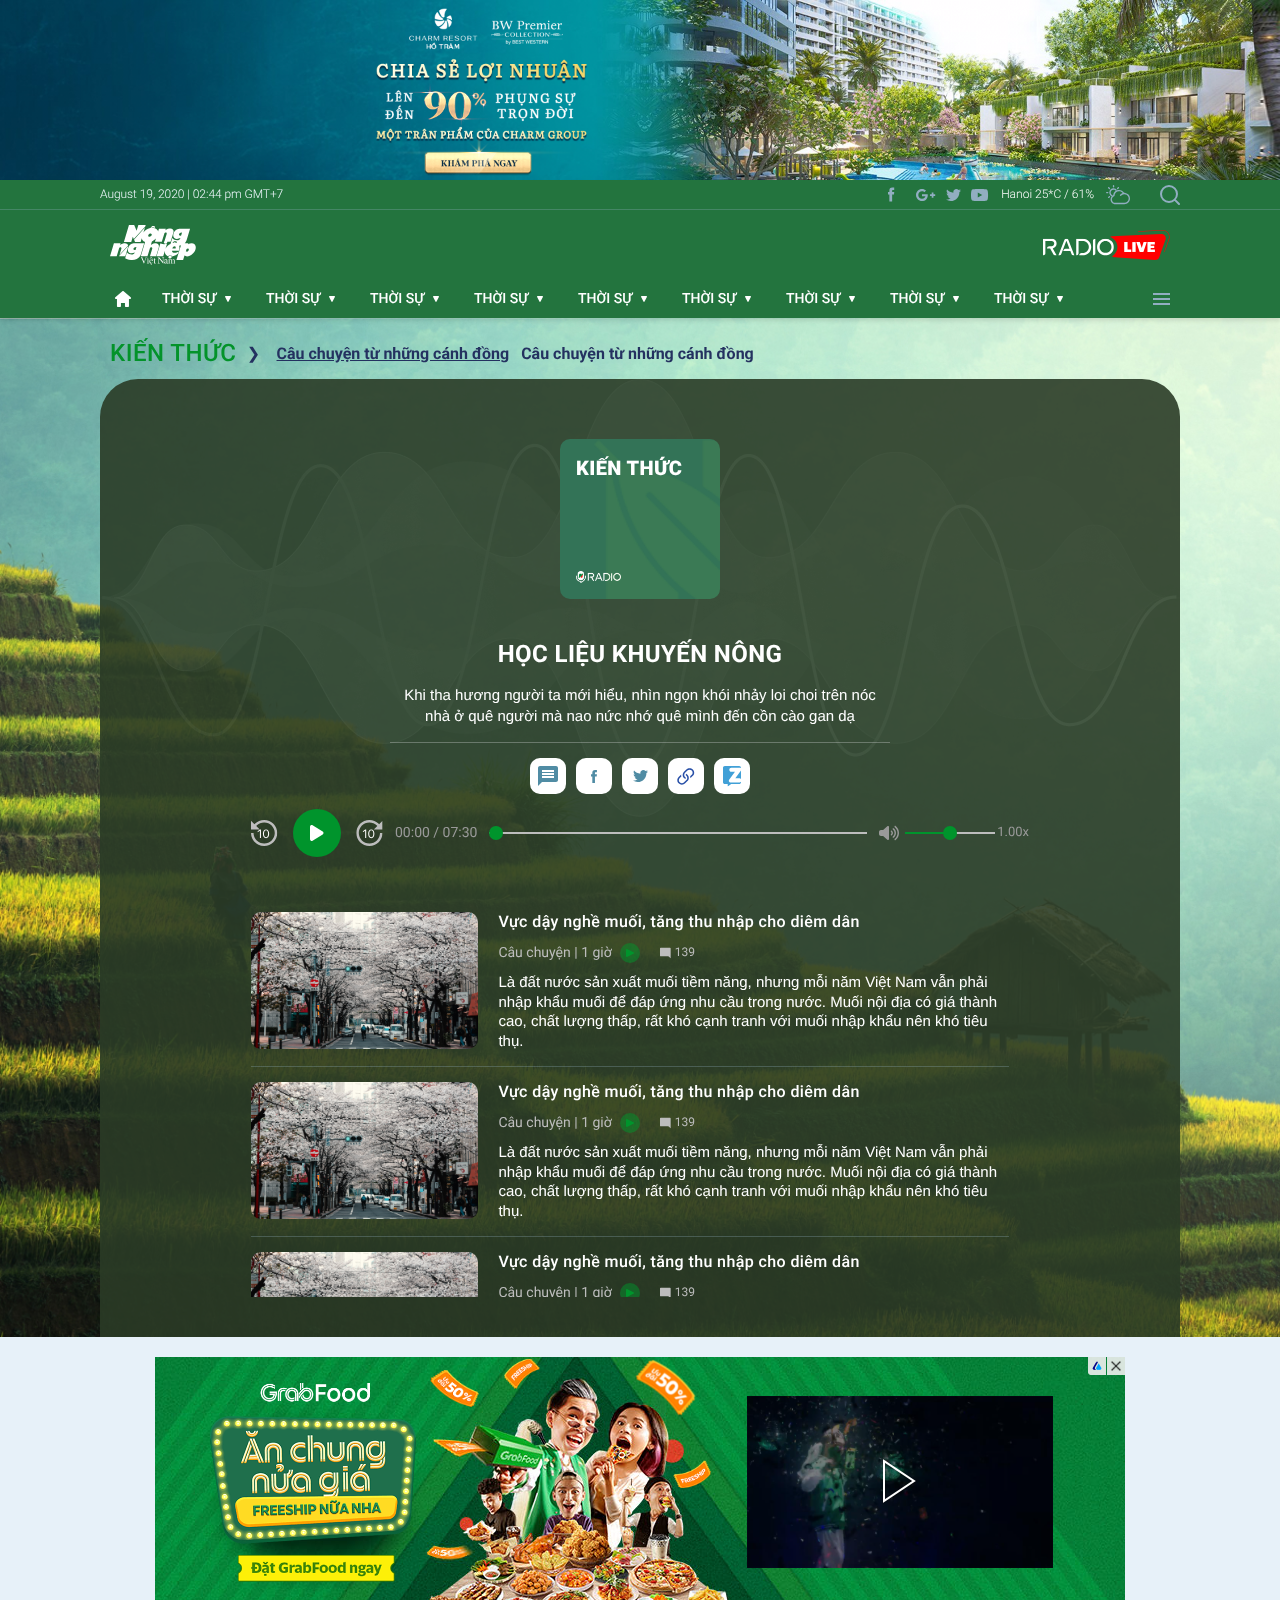
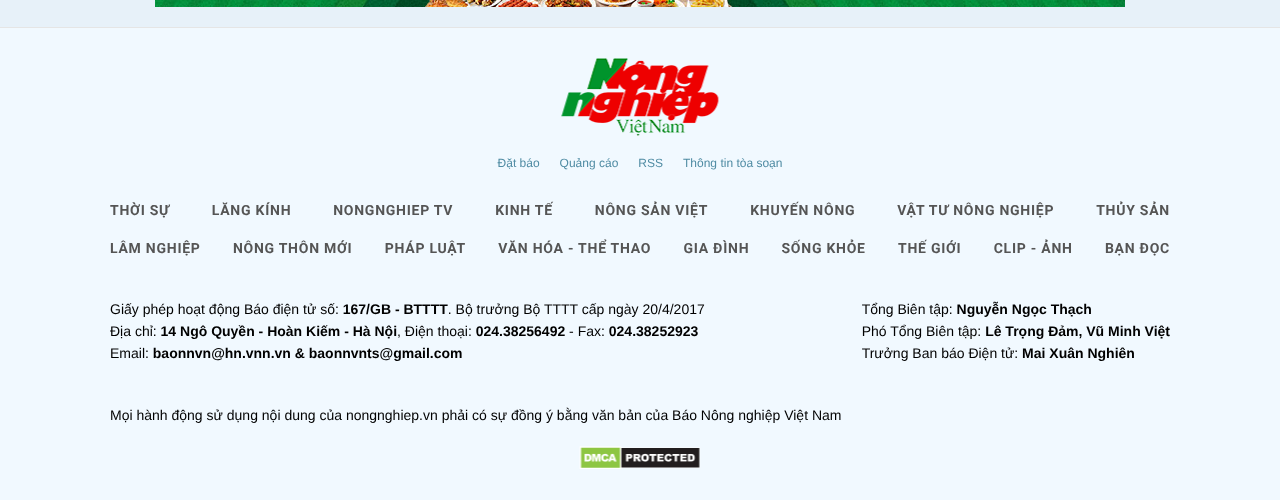
==== commit a0ce72ed: "29/9" ====
--- a/cate.html
+++ b/cate.html
@@ -91,6 +91,7 @@
             rel="stylesheet"
         />
         <!-- end font -->
+        <link rel="stylesheet" href="./lib/swiper/swiper-bundle.min.css">
         <link rel="stylesheet" href="./css/style.css" />
         <link rel="stylesheet" href="./css/responsive.css" />
         <script src="./lib/jquery/jquery.js"></script>
@@ -221,8 +222,15 @@
 
                 <!-- header center -->
                 <div
-                    class="header-center wrapper w-1080 d-2xl-flex items-center justify-center py-15"
+                    class="header-center wrapper w-1080 d-2xl-flex items-center justify-between py-15"
                 >
+                    <!-- logo nong nghiep -->
+                    <div class="header-left__logo">
+                        <a href="#">
+                            <img src="./images/svg/logo_nong_nghiep_white.svg" alt="" />
+                        </a>
+                    </div>
+                    <!-- end logo nong nghiep-->
                     <!-- logo -->
                     <div class="header-center__logo">
                         <a href="#">
@@ -230,6 +238,13 @@
                         </a>
                     </div>
                     <!-- end logo -->
+                    <!-- logo live-->
+                    <div class="header-right__logo">
+                        <a href="#">
+                            <img src="./images/svg/Logo_Radio_Live.svg" alt="" />
+                        </a>
+                    </div>
+                    <!-- end logo live-->
                 </div>
                 <!-- end header center -->
 
@@ -237,7 +252,7 @@
                 <div class="wrapper w-1080 menu-pc d-2xl-flex items-center justify-between">
                     <!-- navbar -->
                     <ul
-                        class="navbar d-2xl-flex items-center flex-1 fw-500 fs-14 text-white"
+                        class="navbar d-2xl-flex items-center flex-1 fw-500 fs-14 lh-120 text-white"
                     >
                         <li class="navbar-item hover-orange">
                             <a href="#" class="">
@@ -255,8 +270,13 @@
                                 </svg>
                             </a>
                         </li>
-                        <li class="navbar-item hover-orange">
-                            <a href="#">Tri thức nghề nông</a>
+                        <li class="navbar-item">
+                            <div class="navbar-item__heading d-2xl-flex items-center hover-orange uppercase">
+                                <a href="#" class="navbar-item__link">Thời sự</a>
+                                <svg xmlns="http://www.w3.org/2000/svg" class="navbar-item__icon" width="6" height="6" viewBox="0 0 6 6" fill="none">
+                                    <path d="M5.8673 1.08685C6.1782 0.487308 5.9241 -3.31769e-09 5.30035 -3.05825e-08L0.699946 -2.31673e-07C0.0760847 -2.58943e-07 -0.177788 0.487308 0.132081 1.08685L2.43847 5.55015C2.74834 6.14995 3.25162 6.14995 3.56183 5.55015L5.8673 1.08685Z" fill="currentColor"/>
+                                    </svg>
+                            </div>
                             <ul class="navbar-dropdown text-green-337">
                                 <li class="navbar-dropdown__item">
                                     <a href="#">Cate 1</a>
@@ -269,21 +289,159 @@
                                 </li>
                             </ul>
                         </li>
-                        <li class="navbar-item hover-orange">
-                            <a href="#">Tiếng Việt Văn Việt Người Việt</a>
+                        <li class="navbar-item">
+                            <div class="navbar-item__heading d-2xl-flex items-center hover-orange uppercase">
+                                <a href="#" class="navbar-item__link">Thời sự</a>
+                                <svg xmlns="http://www.w3.org/2000/svg" class="navbar-item__icon" width="6" height="6" viewBox="0 0 6 6" fill="none">
+                                    <path d="M5.8673 1.08685C6.1782 0.487308 5.9241 -3.31769e-09 5.30035 -3.05825e-08L0.699946 -2.31673e-07C0.0760847 -2.58943e-07 -0.177788 0.487308 0.132081 1.08685L2.43847 5.55015C2.74834 6.14995 3.25162 6.14995 3.56183 5.55015L5.8673 1.08685Z" fill="currentColor"/>
+                                    </svg>
+                            </div>
+                            <ul class="navbar-dropdown text-green-337">
+                                <li class="navbar-dropdown__item">
+                                    <a href="#">Cate 1</a>
+                                </li>
+                                <li class="navbar-dropdown__item">
+                                    <a href="#">Cate 1</a>
+                                </li>
+                                <li class="navbar-dropdown__item">
+                                    <a href="#">Cate 1</a>
+                                </li>
+                            </ul>
                         </li>
-                        <li class="navbar-item hover-orange">
-                            <a href="#">Tủ sách cộng đồng</a>
+                        <li class="navbar-item">
+                            <div class="navbar-item__heading d-2xl-flex items-center hover-orange uppercase">
+                                <a href="#" class="navbar-item__link">Thời sự</a>
+                                <svg xmlns="http://www.w3.org/2000/svg" class="navbar-item__icon" width="6" height="6" viewBox="0 0 6 6" fill="none">
+                                    <path d="M5.8673 1.08685C6.1782 0.487308 5.9241 -3.31769e-09 5.30035 -3.05825e-08L0.699946 -2.31673e-07C0.0760847 -2.58943e-07 -0.177788 0.487308 0.132081 1.08685L2.43847 5.55015C2.74834 6.14995 3.25162 6.14995 3.56183 5.55015L5.8673 1.08685Z" fill="currentColor"/>
+                                    </svg>
+                            </div>
+                            <ul class="navbar-dropdown text-green-337">
+                                <li class="navbar-dropdown__item">
+                                    <a href="#">Cate 1</a>
+                                </li>
+                                <li class="navbar-dropdown__item">
+                                    <a href="#">Cate 1</a>
+                                </li>
+                                <li class="navbar-dropdown__item">
+                                    <a href="#">Cate 1</a>
+                                </li>
+                            </ul>
                         </li>
-                        <li class="navbar-item hover-orange">
-                            <a href="#">Startup</a>
+                        <li class="navbar-item">
+                            <div class="navbar-item__heading d-2xl-flex items-center hover-orange uppercase">
+                                <a href="#" class="navbar-item__link">Thời sự</a>
+                                <svg xmlns="http://www.w3.org/2000/svg" class="navbar-item__icon" width="6" height="6" viewBox="0 0 6 6" fill="none">
+                                    <path d="M5.8673 1.08685C6.1782 0.487308 5.9241 -3.31769e-09 5.30035 -3.05825e-08L0.699946 -2.31673e-07C0.0760847 -2.58943e-07 -0.177788 0.487308 0.132081 1.08685L2.43847 5.55015C2.74834 6.14995 3.25162 6.14995 3.56183 5.55015L5.8673 1.08685Z" fill="currentColor"/>
+                                    </svg>
+                            </div>
+                            <ul class="navbar-dropdown text-green-337">
+                                <li class="navbar-dropdown__item">
+                                    <a href="#">Cate 1</a>
+                                </li>
+                                <li class="navbar-dropdown__item">
+                                    <a href="#">Cate 1</a>
+                                </li>
+                                <li class="navbar-dropdown__item">
+                                    <a href="#">Cate 1</a>
+                                </li>
+                            </ul>
                         </li>
-                        <li class="navbar-item hover-orange">
-                            <a href="#">Không gian kết nối</a>
+                        <li class="navbar-item">
+                            <div class="navbar-item__heading d-2xl-flex items-center hover-orange uppercase">
+                                <a href="#" class="navbar-item__link">Thời sự</a>
+                                <svg xmlns="http://www.w3.org/2000/svg" class="navbar-item__icon" width="6" height="6" viewBox="0 0 6 6" fill="none">
+                                    <path d="M5.8673 1.08685C6.1782 0.487308 5.9241 -3.31769e-09 5.30035 -3.05825e-08L0.699946 -2.31673e-07C0.0760847 -2.58943e-07 -0.177788 0.487308 0.132081 1.08685L2.43847 5.55015C2.74834 6.14995 3.25162 6.14995 3.56183 5.55015L5.8673 1.08685Z" fill="currentColor"/>
+                                    </svg>
+                            </div>
+                            <ul class="navbar-dropdown text-green-337">
+                                <li class="navbar-dropdown__item">
+                                    <a href="#">Cate 1</a>
+                                </li>
+                                <li class="navbar-dropdown__item">
+                                    <a href="#">Cate 1</a>
+                                </li>
+                                <li class="navbar-dropdown__item">
+                                    <a href="#">Cate 1</a>
+                                </li>
+                            </ul>
                         </li>
-                        <li class="navbar-item hover-orange">
-                            <a href="#">Nhìn ra thế giới</a>
+                        <li class="navbar-item">
+                            <div class="navbar-item__heading d-2xl-flex items-center hover-orange uppercase">
+                                <a href="#" class="navbar-item__link">Thời sự</a>
+                                <svg xmlns="http://www.w3.org/2000/svg" class="navbar-item__icon" width="6" height="6" viewBox="0 0 6 6" fill="none">
+                                    <path d="M5.8673 1.08685C6.1782 0.487308 5.9241 -3.31769e-09 5.30035 -3.05825e-08L0.699946 -2.31673e-07C0.0760847 -2.58943e-07 -0.177788 0.487308 0.132081 1.08685L2.43847 5.55015C2.74834 6.14995 3.25162 6.14995 3.56183 5.55015L5.8673 1.08685Z" fill="currentColor"/>
+                                    </svg>
+                            </div>
+                            <ul class="navbar-dropdown text-green-337">
+                                <li class="navbar-dropdown__item">
+                                    <a href="#">Cate 1</a>
+                                </li>
+                                <li class="navbar-dropdown__item">
+                                    <a href="#">Cate 1</a>
+                                </li>
+                                <li class="navbar-dropdown__item">
+                                    <a href="#">Cate 1</a>
+                                </li>
+                            </ul>
                         </li>
+                        <li class="navbar-item">
+                            <div class="navbar-item__heading d-2xl-flex items-center hover-orange uppercase">
+                                <a href="#" class="navbar-item__link">Thời sự</a>
+                                <svg xmlns="http://www.w3.org/2000/svg" class="navbar-item__icon" width="6" height="6" viewBox="0 0 6 6" fill="none">
+                                    <path d="M5.8673 1.08685C6.1782 0.487308 5.9241 -3.31769e-09 5.30035 -3.05825e-08L0.699946 -2.31673e-07C0.0760847 -2.58943e-07 -0.177788 0.487308 0.132081 1.08685L2.43847 5.55015C2.74834 6.14995 3.25162 6.14995 3.56183 5.55015L5.8673 1.08685Z" fill="currentColor"/>
+                                    </svg>
+                            </div>
+                            <ul class="navbar-dropdown text-green-337">
+                                <li class="navbar-dropdown__item">
+                                    <a href="#">Cate 1</a>
+                                </li>
+                                <li class="navbar-dropdown__item">
+                                    <a href="#">Cate 1</a>
+                                </li>
+                                <li class="navbar-dropdown__item">
+                                    <a href="#">Cate 1</a>
+                                </li>
+                            </ul>
+                        </li>
+                        <li class="navbar-item">
+                            <div class="navbar-item__heading d-2xl-flex items-center hover-orange uppercase">
+                                <a href="#" class="navbar-item__link">Thời sự</a>
+                                <svg xmlns="http://www.w3.org/2000/svg" class="navbar-item__icon" width="6" height="6" viewBox="0 0 6 6" fill="none">
+                                    <path d="M5.8673 1.08685C6.1782 0.487308 5.9241 -3.31769e-09 5.30035 -3.05825e-08L0.699946 -2.31673e-07C0.0760847 -2.58943e-07 -0.177788 0.487308 0.132081 1.08685L2.43847 5.55015C2.74834 6.14995 3.25162 6.14995 3.56183 5.55015L5.8673 1.08685Z" fill="currentColor"/>
+                                    </svg>
+                            </div>
+                            <ul class="navbar-dropdown text-green-337">
+                                <li class="navbar-dropdown__item">
+                                    <a href="#">Cate 1</a>
+                                </li>
+                                <li class="navbar-dropdown__item">
+                                    <a href="#">Cate 1</a>
+                                </li>
+                                <li class="navbar-dropdown__item">
+                                    <a href="#">Cate 1</a>
+                                </li>
+                            </ul>
+                        </li>
+                        <li class="navbar-item">
+                            <div class="navbar-item__heading d-2xl-flex items-center hover-orange uppercase">
+                                <a href="#" class="navbar-item__link">Thời sự</a>
+                                <svg xmlns="http://www.w3.org/2000/svg" class="navbar-item__icon" width="6" height="6" viewBox="0 0 6 6" fill="none">
+                                    <path d="M5.8673 1.08685C6.1782 0.487308 5.9241 -3.31769e-09 5.30035 -3.05825e-08L0.699946 -2.31673e-07C0.0760847 -2.58943e-07 -0.177788 0.487308 0.132081 1.08685L2.43847 5.55015C2.74834 6.14995 3.25162 6.14995 3.56183 5.55015L5.8673 1.08685Z" fill="currentColor"/>
+                                    </svg>
+                            </div>
+                            <ul class="navbar-dropdown text-green-337">
+                                <li class="navbar-dropdown__item">
+                                    <a href="#">Cate 1</a>
+                                </li>
+                                <li class="navbar-dropdown__item">
+                                    <a href="#">Cate 1</a>
+                                </li>
+                                <li class="navbar-dropdown__item">
+                                    <a href="#">Cate 1</a>
+                                </li>
+                            </ul>
+                        </li>
+                       
                     </ul>
                     <!-- end navbar -->
                     <div class="more-menu flex-0 js__parrentMenu">
@@ -535,7 +693,7 @@
             <div class="d-2xl-none d-lg-block">
                 <!-- header top -->
                 <div
-                    class="header-top-mb d-2xl-flex items-center justify-between pr-15 py-10"
+                    class="header-top-mb d-2xl-flex items-center justify-between bg-green-237 pr-15 py-10"
                 >
                     <!-- left -->
                     <div class="left d-2xl-flex items-center">
@@ -738,15 +896,20 @@
                     <!-- end left -->
 
                     <!-- right -->
-                    <div class="right">
+                    <div class="right d-2xl-flex items-center">
+                        <div class="logo-liver mr-10">
+                            <a href="#">
+                                <img src="./images/svg/Logo_Radio_Live.svg" alt="" />
+                            </a>
+                        </div>
                         <ul
                             class="header-top__social h-full d-2xl-flex items-center"
                         >
                             <!-- item -->
-                            <li class="item text-green-09">
+                            <li class="item text-gray-91">
                                 <a
                                     href="#"
-                                    class="link h-full d-2xl-flex items-center hover-orange js__searchMb"
+                                    class="link h-full d-2xl-flex items-center js__searchMb"
                                 >
                                     <svg
                                         xmlns="http://www.w3.org/2000/svg"
@@ -805,95 +968,6 @@
                                 <!-- end form -->
                             </li>
                             <!-- end item -->
-                            <!-- item -->
-                            <li class="item text-green-09 h-full">
-                                <a
-                                    href="#"
-                                    class="link h-full d-2xl-flex items-center hover-orange"
-                                >
-                                    <svg
-                                        xmlns="http://www.w3.org/2000/svg"
-                                        width="30"
-                                        height="31"
-                                        viewBox="0 0 30 31"
-                                        fill="none"
-                                    >
-                                        <circle
-                                            opacity="0.1"
-                                            cx="15"
-                                            cy="15.5"
-                                            r="15"
-                                            fill="currentColor"
-                                        ></circle>
-                                        <path
-                                            d="M18.2222 13.0871L17.9795 15.5L16.14 15.5L16.14 22.5L13.3769 22.5L13.3769 15.5L12 15.5L12 13.0871L13.3769 13.0871L13.3769 11.6344C13.3769 9.67188 14.1552 8.5 16.3678 8.5L18.2065 8.5L18.2065 10.9129L17.0558 10.9129C16.1974 10.9129 16.14 11.2531 16.14 11.8814V13.0871L18.2222 13.0871Z"
-                                            fill="currentColor"
-                                        ></path>
-                                    </svg>
-                                </a>
-                            </li>
-                            <!-- end item -->
-                            <!-- item -->
-                            <li class="item text-green-09">
-                                <a
-                                    href="#"
-                                    class="link h-full d-2xl-flex items-center hover-orange"
-                                >
-                                    <svg
-                                        xmlns="http://www.w3.org/2000/svg"
-                                        width="30"
-                                        height="31"
-                                        viewBox="0 0 30 31"
-                                        fill="none"
-                                    >
-                                        <circle
-                                            opacity="0.1"
-                                            cx="15"
-                                            cy="15.5"
-                                            r="15"
-                                            fill="currentColor"
-                                        ></circle>
-                                        <path
-                                            d="M22.75 10.8846C22.1594 11.1615 21.5688 11.2538 20.8797 11.3462C21.5688 10.9769 22.0609 10.4231 22.2578 9.68462C21.6672 10.0538 20.9781 10.2385 20.1906 10.4231C19.6 9.86923 18.7141 9.5 17.8281 9.5C16.1547 9.5 14.6781 10.8846 14.6781 12.5462C14.6781 12.8231 14.6781 13.0077 14.7766 13.1923C12.1188 13.1 9.65781 11.9 8.08281 10.0538C7.7875 10.5154 7.68906 10.9769 7.68906 11.6231C7.68906 12.6385 8.27969 13.5615 9.16563 14.1154C8.67344 14.1154 8.18125 13.9308 7.68906 13.7462C7.68906 15.2231 8.77187 16.4231 10.2484 16.7C9.95312 16.7923 9.65781 16.7923 9.3625 16.7923C9.16563 16.7923 8.96875 16.7923 8.77187 16.7C9.16562 17.9 10.3469 18.8231 11.8234 18.8231C10.7406 19.6538 9.3625 20.1154 7.7875 20.1154H7C8.47656 20.9462 10.15 21.5 11.9219 21.5C17.8281 21.5 21.0766 16.8846 21.0766 12.9154V12.5462C21.7656 12.0846 22.3562 11.5308 22.75 10.8846Z"
-                                            fill="currentColor"
-                                        ></path>
-                                    </svg>
-                                </a>
-                            </li>
-                            <!-- end item -->
-
-                            <!-- item -->
-                            <li class="item text-green-09">
-                                <a
-                                    href="#"
-                                    class="link h-full d-2xl-flex items-center hover-orange"
-                                >
-                                    <svg
-                                        xmlns="http://www.w3.org/2000/svg"
-                                        width="30"
-                                        height="31"
-                                        viewBox="0 0 30 31"
-                                        fill="none"
-                                    >
-                                        <circle
-                                            opacity="0.1"
-                                            cx="15"
-                                            cy="15.5"
-                                            r="15"
-                                            fill="currentColor"
-                                        ></circle>
-                                        <path
-                                            d="M22.9 11.1H20.1V8.5H19.5V11.1H16.8V11.9H19.5V14.5H20.1V11.9H22.9V11.1Z"
-                                            fill="currentColor"
-                                        ></path>
-                                        <path
-                                            d="M13.8 16.2C13.4 16 12.7 15.3 12.7 14.9C12.7 14.5 12.8 14.2 13.5 13.7C14.2 13.2 14.7 12.5 14.7 11.6C14.7 10.5 14.2 9.5 13.4 9.2H14.7L15.6 8.5H11.4C9.5 8.5 7.8 9.9 7.8 11.6C7.8 13.3 9.1 14.6 11 14.6H11.4C11.2 14.8 11.2 15 11.2 15.3C11.2 15.8 11.5 16.1 11.8 16.5H11.1C8.8 16.5 7 18 7 19.5C7 21 9 22 11.3 22C13.9 22 15.4 20.5 15.4 19C15.3 17.7 14.9 17 13.8 16.2ZM11.6 14.1C10.5 14.1 9.5 12.9 9.3 11.5C9.1 10.1 9.8 9 10.9 9C12 9 13 10.2 13.2 11.6C13.4 13 12.7 14.2 11.6 14.1ZM11.2 21.3C9.6 21.3 8.4 20.3 8.4 19.1C8.4 17.9 9.8 16.9 11.4 16.9C11.8 16.9 12.1 17 12.4 17.1C13.3 17.7 13.9 18 14.1 18.7C14.1 18.8 14.2 19 14.2 19.1C14.2 20.3 13.4 21.3 11.2 21.3Z"
-                                            fill="currentColor"
-                                        ></path>
-                                    </svg>
-                                </a>
-                            </li>
-                            <!-- end item -->
                         </ul>
                     </div>
                     <!-- end right -->
@@ -901,9 +975,9 @@
                 <!-- end header top -->
 
                 <!-- navbar -->
-                <div class="navbar-menu-mb js__navbarMenuMb bg-green-039 py-12 pl-15 pr-40 relative">
+                <div class="navbar-menu-mb js__navbarMenuMb bg-green-096 py-12 pl-15 pr-40 relative">
                     <ul
-                        class="navbar-mb js__navbarMb d-2xl-flex items-center fs-14 font-helve"
+                        class="navbar-mb js__navbarMb d-2xl-flex items-center fs-14 uppercase"
                     >
                         <li class="navbar-item hover-orange text-white">
                             <a href="#" class="">
@@ -953,432 +1027,61 @@
         <!-- end header -->
         <!-- main -->
         <main id="main" class="main">
-            <!-- pc -->
-            <div class="wrapper d-2xl-block d-lg-none">
-                <!-- cate primary -->
-                <section class="cate-primary">
-                    <!-- breadcrumb -->
-                    <ul class="breadcrumb wrapper w-1080 pt-20 border-e5 pb-10 d-2xl-flex items-center font-sarabun">
-                        <li class="breadcrumb-item fs-16 lh-24">
-                            <a href="#" class="breadcrumb-link">Radio</a>
-                        </li>
-                        <li class="breadcrumb-item fs-16 lh-24">
-                            <a href="#" class="breadcrumb-link">Câu chuyện từ những cánh đồng</a>
-                        </li>
-                    </ul>
-                    <!-- end breadcrumb -->
-
-                    <!-- container -->
-                    <div class="cate-primary__container pb-40 wrapper w-1080 relative">
-                        <!-- wave -->
-                        <div class="wave-wrapper">
-                            <img  src="./images/wave_5.png" alt="">
+            <!-- cate primary -->
+            <section class="wrapper cate-primary">
+                <!-- breadcrumb -->
+                <ul class="breadcrumb wrapper w-1080 pt-20 border-e5 pb-10 d-2xl-flex d-sm-none items-center font-sarabun">
+                    <li class="breadcrumb-item fs-16 lh-24">
+                        <a href="#" class="breadcrumb-link">Kiến thức</a>
+                    </li>
+                    <li class="breadcrumb-item fs-16 lh-24 hover-orange">
+                        <a href="#" class="breadcrumb-link">Câu chuyện từ những cánh đồng</a>
+                    </li>
+                    <li class="breadcrumb-item fs-16 lh-24 hover-orange">
+                        <a href="#" class="breadcrumb-link">Câu chuyện từ những cánh đồng</a>
+                    </li>
+                </ul>
+                <!-- end breadcrumb -->
+
+                <!-- container -->
+                <div class="cate-primary__container pb-40 wrapper w-1080 relative">
+                    <!-- wave -->
+                    <div class="wave-wrapper">
+                        <img  src="./images/wave_5.png" alt="">
+                    </div>
+                    <!-- end wave -->
+                    
+                    <!-- note -->
+                    <div class="cate-primary__note relative z-50">
+                        <div class="article__note border-10 bg-green-337 p-16">
+                            <h4 class="article__note-title relative z-20 fix-text3 fs-20 lh-130 fw-900 uppercase hover-orange tracking-04 text-white">
+                                <a href="#" class="d-2xl-block">Kiến thức</a>
+                            </h4>
+                            <img src="./images/Logo.png" alt="" class="article__note-icon">
                         </div>
-                        <!-- end wave -->
-                        <!-- note -->
-                        <div class="cate-primary__note">
-                            <div class="article__note border-10 bg-green-337 p-12">
-                                <h4 class="article__note-title relative z-20 fix-text3 fs-16 lh-130 fw-900 hover-orange tracking-04 text-white">
-                                    <a href="#" class="d-2xl-block">Câu chuyện từ những cánh đồng</a>
-                                </h4>
-                                <img src="./images/Logo.png" alt="" class="article__note-icon">
-                            </div>
-                        </div>
-                        <!-- end note -->
-                        <div class="cate-primary__heading">
-                            <!-- title -->
-                            <h1 class="cate-primary__title fix-text3 text-white text-center fs-24 lh-130 fw-700 hover-orange tracking-04 mt-40 mb-15">
-                                <a href="#">Câu chuyện từ những cánh đồng</a>
-                            </h1>
-                            <!-- end title -->
-    
-                            <!-- sapo -->
-                            <p class="cate-primary__sapo text-center text-white font-arial fs-15 lh-140 border-e8 pb-15">Khi tha hương người  ta mới hiểu, nhìn ngọn khói nhảy loi choi trên nóc nhà ở quê người mà nao nức nhớ quê mình đến cồn cào gan dạ</p>
-                            <!-- end sapo -->
-                        </div>
-
-
-                        <!-- action -->
-                        <div class="cate-primary__action d-2xl-flex items-center justify-center py-15">
-							<a href="#" class="radio-icon-share bg-white d-2xl-flex items-center justify-center p-2"><img src="./images/svg/document.svg" alt=""></a>
-							<a href="#" class="radio-icon-share bg-white d-2xl-flex items-center justify-center p-2"><img src="./images/svg/Facebooksky.svg" alt=""></a>
-							<a href="#" class="radio-icon-share bg-white d-2xl-flex items-center justify-center p-2"><img src="./images/svg/Twittersky.svg" alt=""></a>
-							<a href="#" class="radio-icon-share bg-white d-2xl-flex items-center justify-center p-2"><img src="./images/svg/link.svg" alt=""></a>
-							<a href="#" class="radio-icon-share bg-white d-2xl-flex items-center justify-center p-2"><img src="./images/svg/zalob.svg" alt=""></a>
-						</div>
-                        <!-- end action -->
-
-                        <!-- control -->
-                        <div class="radio-control w-778 d-2xl-flex items-center justify-between w-full mb-40">
-                            <div class="radio-reload flex-0 d-2xl-flex items-center">
-                                <div class="radio-reload-prev">
-                                    <img src="./images/svg/reload-left.svg" alt="">
-                                </div>
-                                <div class="radio-play mx-15 d-2xl-flex items-center justify-center bg-green-009  js__playRadio">
-                                    <div class="radio-player d-2xl-flex items-center fs-18 text-white">
-                                        <svg xmlns="http://www.w3.org/2000/svg" height="1em" viewBox="0 0 384 512"><path d="M73 39c-14.8-9.1-33.4-9.4-48.5-.9S0 62.6 0 80V432c0 17.4 9.4 33.4 24.5 41.9s33.7 8.1 48.5-.9L361 297c14.3-8.7 23-24.2 23-41s-8.7-32.2-23-41L73 39z" fill="currentColor"/></svg>
-                                    </div>
-                                    <div class="radio-pause d-2xl-flex items-center fs-18 text-white">
-                                        <svg xmlns="http://www.w3.org/2000/svg" height="1em" viewBox="0 0 320 512"><path d="M48 64C21.5 64 0 85.5 0 112V400c0 26.5 21.5 48 48 48H80c26.5 0 48-21.5 48-48V112c0-26.5-21.5-48-48-48H48zm192 0c-26.5 0-48 21.5-48 48V400c0 26.5 21.5 48 48 48h32c26.5 0 48-21.5 48-48V112c0-26.5-21.5-48-48-48H240z" fill="currentColor"/></svg>
-                                    </div>
-                                </div>
-                                <div class="radio-reload-next">
-                                    <img src="./images/svg/reload-right.svg" alt="">
-                                </div>
-                            </div>
-                            <div class="radio-total-time mx-12 flex-0 fs-14 text-gray-99">00:00 / 07:30</div>
-                            <div class="radio-long d-2xl-flex items-center justify-center">
-                                <input type="range" class="radio-long-range" min="0" max="100" value="0" id="radio-range-playlist" style="background-size: 70% 100%;">
-                            </div>
-                            <div class="radio-volum ml-12 d-2xl-flex items-center text-gray-99 flex-0">
-                                <div class="d-2xl-flex items-center radio-volum__right">
-                                    <div class="radio-volum__action js__radioVolum">
-                                        <div class="radio-volum__icon radio-volum--high d-2xl-flex items-center ">
-                                            <svg xmlns="http://www.w3.org/2000/svg" height="1em" viewBox="0 0 640 512"><path d="M533.6 32.5C598.5 85.3 640 165.8 640 256s-41.5 170.8-106.4 223.5c-10.3 8.4-25.4 6.8-33.8-3.5s-6.8-25.4 3.5-33.8C557.5 398.2 592 331.2 592 256s-34.5-142.2-88.7-186.3c-10.3-8.4-11.8-23.5-3.5-33.8s23.5-11.8 33.8-3.5zM473.1 107c43.2 35.2 70.9 88.9 70.9 149s-27.7 113.8-70.9 149c-10.3 8.4-25.4 6.8-33.8-3.5s-6.8-25.4 3.5-33.8C475.3 341.3 496 301.1 496 256s-20.7-85.3-53.2-111.8c-10.3-8.4-11.8-23.5-3.5-33.8s23.5-11.8 33.8-3.5zm-60.5 74.5C434.1 199.1 448 225.9 448 256s-13.9 56.9-35.4 74.5c-10.3 8.4-25.4 6.8-33.8-3.5s-6.8-25.4 3.5-33.8C393.1 284.4 400 271 400 256s-6.9-28.4-17.7-37.3c-10.3-8.4-11.8-23.5-3.5-33.8s23.5-11.8 33.8-3.5zM301.1 34.8C312.6 40 320 51.4 320 64V448c0 12.6-7.4 24-18.9 29.2s-25 3.1-34.4-5.3L131.8 352H64c-35.3 0-64-28.7-64-64V224c0-35.3 28.7-64 64-64h67.8L266.7 40.1c9.4-8.4 22.9-10.4 34.4-5.3z" fill="currentColor"/></svg>
-                                        </div>
-                                        <div class="radio-volum__icon radio-volum--xmark d-2xl-flex items-center">
-                                            <svg xmlns="http://www.w3.org/2000/svg" height="1em" viewBox="0 0 576 512"><path d="M301.1 34.8C312.6 40 320 51.4 320 64V448c0 12.6-7.4 24-18.9 29.2s-25 3.1-34.4-5.3L131.8 352H64c-35.3 0-64-28.7-64-64V224c0-35.3 28.7-64 64-64h67.8L266.7 40.1c9.4-8.4 22.9-10.4 34.4-5.3zM425 167l55 55 55-55c9.4-9.4 24.6-9.4 33.9 0s9.4 24.6 0 33.9l-55 55 55 55c9.4 9.4 9.4 24.6 0 33.9s-24.6 9.4-33.9 0l-55-55-55 55c-9.4 9.4-24.6 9.4-33.9 0s-9.4-24.6 0-33.9l55-55-55-55c-9.4-9.4-9.4-24.6 0-33.9s24.6-9.4 33.9 0z" fill="currentColor"/></svg>
-                                        </div>
-                                    </div>
-                                    <input type="range" class="radio-long-range" min="0" max="100" value="50" style="background-size: 40% 100%;">
-                                    <div class="fs-13 text-gray-99" style="margin-left: 0.125rem;">1.00x</div>
-                                </div>
-                            </div>
-                        </div>
-                        <!-- end control -->
-
-                        <!-- list new -->
-                        <div class="cate-primary__list w-778 pt-15">
-                            <!-- item -->
-                            <div class="article-item py-15 border-9103">
-                                <div class="d-2xl-flex">
-                                    <!-- img -->
-                                    <div class="article__img flex-0 w-30">
-                                        <a href="#" class="image-wrapper border-10">
-                                            <img src="./images/3.jpg" alt="">
-                                        </a>
-                                    </div>
-                                    <!-- end img -->
-                                    <!-- content -->
-                                    <div class="article__content flex-1 pl-20">
-                                        <h2 class="article__title fix-text3 text-white fs-16 lh-130 fw-500 hover-orange tracking-04">
-                                            <a href="#">Vực dậy nghề muối, tăng thu nhập cho diêm
-                                                dân</a>
-                                        </h2>
-                                        <div class="cate-action d-2xl-flex items-center py-10">
-                                            <!-- cate time -->
-                                            <div class="cate-action__time hover-orange-3">
-                                                <a href="#" class="fs-14 d-2xl-flex items-center">
-                                                    <span class="text-gray-bd">Câu chuyện</span> 
-                                                    <span class="text-gray-bd">&nbsp;|&nbsp;1 giờ</span>
-                                                </a>
-                                            </div>
-                                            <!-- end cate time -->
-                                            <!-- play -->
-                                            <div class="cate-action__playIcon text-green-009 hover-orange ml-8">
-                                                <a href="#" class="d-2xl-flex items-center">
-                                                    <svg xmlns="http://www.w3.org/2000/svg" width="20" height="20" viewBox="0 0 20 20" fill="none">
-                                                        <circle opacity="0.5" cx="10" cy="10" r="10" fill="currentColor"></circle>
-                                                        <path d="M7.44901 6.17693C6.64962 5.7624 5.99988 6.1012 5.99988 6.93286V13.0667C5.99988 13.8986 6.64962 14.2371 7.44901 13.8239L13.4001 10.7487C14.1998 10.3355 14.1998 9.66451 13.4001 9.25089L7.44901 6.17693Z" fill="currentColor"></path>
-                                                        </svg>
-                                                </a>
-                                            </div>
-                                            <!-- end play -->
+                    </div>
+                    <!-- end note -->
+                    
+                    <!-- radio control wrapper -->
+                    <div class="radio-control-wrapper relative z-50">
+                        <div class="radio-control-inner w-1080 mb-40">
+                            <!-- primary -->
+                            <div class="radio-control-primary d-2xl-block d-sm-none">
+                                <!-- heading -->
+                                <div class="cate-primary__heading">
+                                    <!-- title -->
+                                    <h1 class="cate-primary__title fix-text3 text-white text-center fs-24 lh-130 fw-700 hover-orange tracking-04 mt-40 mb-15 uppercase">
+                                        <a href="#">Học liệu khuyến nông</a>
+                                    </h1>
+                                    <!-- end title -->
             
-                                            <!-- cmt count -->
-                                            <a href="#" class="cate-action__countCmt d-2xl-flex items-center ml-20 hover-orange-3">
-                                                <div class="cate-action__countCmtIcon d-2xl-flex items-center text-gray-bd mr-4">
-                                                    <svg xmlns="http://www.w3.org/2000/svg" width="11" height="12" viewBox="0 0 11 12" fill="none">
-                                                        <path d="M10.6667 1.33329C10.6667 0.966626 10.3667 0.666626 10 0.666626H0.666667C0.3 0.666626 0 0.966626 0 1.33329V8.66663C0 9.03329 0.3 9.33329 0.666667 9.33329H8.33333L10.6667 11.3333V1.33329Z" fill="currentColor"></path>
-                                                        </svg>
-                                                </div>
-                                                <span class="text-gray-bd fs-12">139</span>
-                                            </a>
-                                            <!-- end cmt count -->
-                                        </div>
-                                        <p class="article__des fix-text4 fs-15 font-arial lh-130 text-white">
-                                            Là đất nước sản xuất muối tiềm năng, nhưng mỗi
-                                            năm Việt Nam vẫn phải nhập khẩu muối để đáp ứng
-                                            nhu cầu trong nước. Muối nội địa có giá thành
-                                            cao, chất lượng thấp, rất khó cạnh tranh với
-                                            muối nhập khẩu nên khó tiêu thụ.
-                                        </p>
-                                       
-                                    </div>
-                                    <!-- end content -->
-                                </div>
-                            </div>
-                            <!-- end item -->
-                            <!-- item -->
-                            <div class="article-item py-15 border-9103">
-                                <div class="d-2xl-flex">
-                                    <!-- img -->
-                                    <div class="article__img flex-0 w-30">
-                                        <a href="#" class="image-wrapper border-10">
-                                            <img src="./images/3.jpg" alt="">
-                                        </a>
-                                    </div>
-                                    <!-- end img -->
-                                    <!-- content -->
-                                    <div class="article__content flex-1 pl-20">
-                                        <h2 class="article__title fix-text3 text-white fs-16 lh-130 fw-500 hover-orange tracking-04">
-                                            <a href="#">Vực dậy nghề muối, tăng thu nhập cho diêm
-                                                dân</a>
-                                        </h2>
-                                        <div class="cate-action d-2xl-flex items-center py-10">
-                                            <!-- cate time -->
-                                            <div class="cate-action__time hover-orange-3">
-                                                <a href="#" class="fs-14 d-2xl-flex items-center">
-                                                    <span class="text-gray-bd">Câu chuyện</span> 
-                                                    <span class="text-gray-bd">&nbsp;|&nbsp;1 giờ</span>
-                                                </a>
-                                            </div>
-                                            <!-- end cate time -->
-                                            <!-- play -->
-                                            <div class="cate-action__playIcon text-green-009 hover-orange ml-8">
-                                                <a href="#" class="d-2xl-flex items-center">
-                                                    <svg xmlns="http://www.w3.org/2000/svg" width="20" height="20" viewBox="0 0 20 20" fill="none">
-                                                        <circle opacity="0.5" cx="10" cy="10" r="10" fill="currentColor"></circle>
-                                                        <path d="M7.44901 6.17693C6.64962 5.7624 5.99988 6.1012 5.99988 6.93286V13.0667C5.99988 13.8986 6.64962 14.2371 7.44901 13.8239L13.4001 10.7487C14.1998 10.3355 14.1998 9.66451 13.4001 9.25089L7.44901 6.17693Z" fill="currentColor"></path>
-                                                        </svg>
-                                                </a>
-                                            </div>
-                                            <!-- end play -->
-            
-                                            <!-- cmt count -->
-                                            <a href="#" class="cate-action__countCmt d-2xl-flex items-center ml-20 hover-orange-3">
-                                                <div class="cate-action__countCmtIcon d-2xl-flex items-center text-gray-bd mr-4">
-                                                    <svg xmlns="http://www.w3.org/2000/svg" width="11" height="12" viewBox="0 0 11 12" fill="none">
-                                                        <path d="M10.6667 1.33329C10.6667 0.966626 10.3667 0.666626 10 0.666626H0.666667C0.3 0.666626 0 0.966626 0 1.33329V8.66663C0 9.03329 0.3 9.33329 0.666667 9.33329H8.33333L10.6667 11.3333V1.33329Z" fill="currentColor"></path>
-                                                        </svg>
-                                                </div>
-                                                <span class="text-gray-bd fs-12">139</span>
-                                            </a>
-                                            <!-- end cmt count -->
-                                        </div>
-                                        <p class="article__des fix-text4 fs-15 font-arial lh-130 text-white">
-                                            Là đất nước sản xuất muối tiềm năng, nhưng mỗi
-                                            năm Việt Nam vẫn phải nhập khẩu muối để đáp ứng
-                                            nhu cầu trong nước. Muối nội địa có giá thành
-                                            cao, chất lượng thấp, rất khó cạnh tranh với
-                                            muối nhập khẩu nên khó tiêu thụ.
-                                        </p>
-                                       
-                                    </div>
-                                    <!-- end content -->
-                                </div>
-                            </div>
-                            <!-- end item -->
-                            <!-- item -->
-                            <div class="article-item py-15 border-9103">
-                                <div class="d-2xl-flex">
-                                    <!-- img -->
-                                    <div class="article__img flex-0 w-30">
-                                        <a href="#" class="image-wrapper border-10">
-                                            <img src="./images/3.jpg" alt="">
-                                        </a>
-                                    </div>
-                                    <!-- end img -->
-                                    <!-- content -->
-                                    <div class="article__content flex-1 pl-20">
-                                        <h2 class="article__title fix-text3 text-white fs-16 lh-130 fw-500 hover-orange tracking-04">
-                                            <a href="#">Vực dậy nghề muối, tăng thu nhập cho diêm
-                                                dân</a>
-                                        </h2>
-                                        <div class="cate-action d-2xl-flex items-center py-10">
-                                            <!-- cate time -->
-                                            <div class="cate-action__time hover-orange-3">
-                                                <a href="#" class="fs-14 d-2xl-flex items-center">
-                                                    <span class="text-gray-bd">Câu chuyện</span> 
-                                                    <span class="text-gray-bd">&nbsp;|&nbsp;1 giờ</span>
-                                                </a>
-                                            </div>
-                                            <!-- end cate time -->
-                                            <!-- play -->
-                                            <div class="cate-action__playIcon text-green-009 hover-orange ml-8">
-                                                <a href="#" class="d-2xl-flex items-center">
-                                                    <svg xmlns="http://www.w3.org/2000/svg" width="20" height="20" viewBox="0 0 20 20" fill="none">
-                                                        <circle opacity="0.5" cx="10" cy="10" r="10" fill="currentColor"></circle>
-                                                        <path d="M7.44901 6.17693C6.64962 5.7624 5.99988 6.1012 5.99988 6.93286V13.0667C5.99988 13.8986 6.64962 14.2371 7.44901 13.8239L13.4001 10.7487C14.1998 10.3355 14.1998 9.66451 13.4001 9.25089L7.44901 6.17693Z" fill="currentColor"></path>
-                                                        </svg>
-                                                </a>
-                                            </div>
-                                            <!-- end play -->
-            
-                                            <!-- cmt count -->
-                                            <a href="#" class="cate-action__countCmt d-2xl-flex items-center ml-20 hover-orange-3">
-                                                <div class="cate-action__countCmtIcon d-2xl-flex items-center text-gray-bd mr-4">
-                                                    <svg xmlns="http://www.w3.org/2000/svg" width="11" height="12" viewBox="0 0 11 12" fill="none">
-                                                        <path d="M10.6667 1.33329C10.6667 0.966626 10.3667 0.666626 10 0.666626H0.666667C0.3 0.666626 0 0.966626 0 1.33329V8.66663C0 9.03329 0.3 9.33329 0.666667 9.33329H8.33333L10.6667 11.3333V1.33329Z" fill="currentColor"></path>
-                                                        </svg>
-                                                </div>
-                                                <span class="text-gray-bd fs-12">139</span>
-                                            </a>
-                                            <!-- end cmt count -->
-                                        </div>
-                                        <p class="article__des fix-text4 fs-15 font-arial lh-130 text-white">
-                                            Là đất nước sản xuất muối tiềm năng, nhưng mỗi
-                                            năm Việt Nam vẫn phải nhập khẩu muối để đáp ứng
-                                            nhu cầu trong nước. Muối nội địa có giá thành
-                                            cao, chất lượng thấp, rất khó cạnh tranh với
-                                            muối nhập khẩu nên khó tiêu thụ.
-                                        </p>
-                                       
-                                    </div>
-                                    <!-- end content -->
-                                </div>
-                            </div>
-                            <!-- end item -->
-                            <!-- item -->
-                            <div class="article-item py-15 border-9103">
-                                <div class="d-2xl-flex">
-                                    <!-- img -->
-                                    <div class="article__img flex-0 w-30">
-                                        <a href="#" class="image-wrapper border-10">
-                                            <img src="./images/3.jpg" alt="">
-                                        </a>
-                                    </div>
-                                    <!-- end img -->
-                                    <!-- content -->
-                                    <div class="article__content flex-1 pl-20">
-                                        <h2 class="article__title fix-text3 text-white fs-16 lh-130 fw-500 hover-orange tracking-04">
-                                            <a href="#">Vực dậy nghề muối, tăng thu nhập cho diêm
-                                                dân</a>
-                                        </h2>
-                                        <div class="cate-action d-2xl-flex items-center py-10">
-                                            <!-- cate time -->
-                                            <div class="cate-action__time hover-orange-3">
-                                                <a href="#" class="fs-14 d-2xl-flex items-center">
-                                                    <span class="text-gray-bd">Câu chuyện</span> 
-                                                    <span class="text-gray-bd">&nbsp;|&nbsp;1 giờ</span>
-                                                </a>
-                                            </div>
-                                            <!-- end cate time -->
-                                            <!-- play -->
-                                            <div class="cate-action__playIcon text-green-009 hover-orange ml-8">
-                                                <a href="#" class="d-2xl-flex items-center">
-                                                    <svg xmlns="http://www.w3.org/2000/svg" width="20" height="20" viewBox="0 0 20 20" fill="none">
-                                                        <circle opacity="0.5" cx="10" cy="10" r="10" fill="currentColor"></circle>
-                                                        <path d="M7.44901 6.17693C6.64962 5.7624 5.99988 6.1012 5.99988 6.93286V13.0667C5.99988 13.8986 6.64962 14.2371 7.44901 13.8239L13.4001 10.7487C14.1998 10.3355 14.1998 9.66451 13.4001 9.25089L7.44901 6.17693Z" fill="currentColor"></path>
-                                                        </svg>
-                                                </a>
-                                            </div>
-                                            <!-- end play -->
-            
-                                            <!-- cmt count -->
-                                            <a href="#" class="cate-action__countCmt d-2xl-flex items-center ml-20 hover-orange-3">
-                                                <div class="cate-action__countCmtIcon d-2xl-flex items-center text-gray-bd mr-4">
-                                                    <svg xmlns="http://www.w3.org/2000/svg" width="11" height="12" viewBox="0 0 11 12" fill="none">
-                                                        <path d="M10.6667 1.33329C10.6667 0.966626 10.3667 0.666626 10 0.666626H0.666667C0.3 0.666626 0 0.966626 0 1.33329V8.66663C0 9.03329 0.3 9.33329 0.666667 9.33329H8.33333L10.6667 11.3333V1.33329Z" fill="currentColor"></path>
-                                                        </svg>
-                                                </div>
-                                                <span class="text-gray-bd fs-12">139</span>
-                                            </a>
-                                            <!-- end cmt count -->
-                                        </div>
-                                        <p class="article__des fix-text4 fs-15 font-arial lh-130 text-white">
-                                            Là đất nước sản xuất muối tiềm năng, nhưng mỗi
-                                            năm Việt Nam vẫn phải nhập khẩu muối để đáp ứng
-                                            nhu cầu trong nước. Muối nội địa có giá thành
-                                            cao, chất lượng thấp, rất khó cạnh tranh với
-                                            muối nhập khẩu nên khó tiêu thụ.
-                                        </p>
-                                       
-                                    </div>
-                                    <!-- end content -->
-                                </div>
-                            </div>
-                            <!-- end item -->
-                            <!-- item -->
-                            <div class="article-item py-15 border-9103">
-                                <div class="d-2xl-flex">
-                                    <!-- img -->
-                                    <div class="article__img flex-0 w-30">
-                                        <a href="#" class="image-wrapper border-10">
-                                            <img src="./images/3.jpg" alt="">
-                                        </a>
-                                    </div>
-                                    <!-- end img -->
-                                    <!-- content -->
-                                    <div class="article__content flex-1 pl-20">
-                                        <h2 class="article__title fix-text3 text-white fs-16 lh-130 fw-500 hover-orange tracking-04">
-                                            <a href="#">Vực dậy nghề muối, tăng thu nhập cho diêm
-                                                dân</a>
-                                        </h2>
-                                        <div class="cate-action d-2xl-flex items-center py-10">
-                                            <!-- cate time -->
-                                            <div class="cate-action__time hover-orange-3">
-                                                <a href="#" class="fs-14 d-2xl-flex items-center">
-                                                    <span class="text-gray-bd">Câu chuyện</span> 
-                                                    <span class="text-gray-bd">&nbsp;|&nbsp;1 giờ</span>
-                                                </a>
-                                            </div>
-                                            <!-- end cate time -->
-                                            <!-- play -->
-                                            <div class="cate-action__playIcon text-green-009 hover-orange ml-8">
-                                                <a href="#" class="d-2xl-flex items-center">
-                                                    <svg xmlns="http://www.w3.org/2000/svg" width="20" height="20" viewBox="0 0 20 20" fill="none">
-                                                        <circle opacity="0.5" cx="10" cy="10" r="10" fill="currentColor"></circle>
-                                                        <path d="M7.44901 6.17693C6.64962 5.7624 5.99988 6.1012 5.99988 6.93286V13.0667C5.99988 13.8986 6.64962 14.2371 7.44901 13.8239L13.4001 10.7487C14.1998 10.3355 14.1998 9.66451 13.4001 9.25089L7.44901 6.17693Z" fill="currentColor"></path>
-                                                        </svg>
-                                                </a>
-                                            </div>
-                                            <!-- end play -->
-            
-                                            <!-- cmt count -->
-                                            <a href="#" class="cate-action__countCmt d-2xl-flex items-center ml-20 hover-orange-3">
-                                                <div class="cate-action__countCmtIcon d-2xl-flex items-center text-gray-bd mr-4">
-                                                    <svg xmlns="http://www.w3.org/2000/svg" width="11" height="12" viewBox="0 0 11 12" fill="none">
-                                                        <path d="M10.6667 1.33329C10.6667 0.966626 10.3667 0.666626 10 0.666626H0.666667C0.3 0.666626 0 0.966626 0 1.33329V8.66663C0 9.03329 0.3 9.33329 0.666667 9.33329H8.33333L10.6667 11.3333V1.33329Z" fill="currentColor"></path>
-                                                        </svg>
-                                                </div>
-                                                <span class="text-gray-bd fs-12">139</span>
-                                            </a>
-                                            <!-- end cmt count -->
-                                        </div>
-                                        <p class="article__des fix-text4 fs-15 font-arial lh-130 text-white">
-                                            Là đất nước sản xuất muối tiềm năng, nhưng mỗi
-                                            năm Việt Nam vẫn phải nhập khẩu muối để đáp ứng
-                                            nhu cầu trong nước. Muối nội địa có giá thành
-                                            cao, chất lượng thấp, rất khó cạnh tranh với
-                                            muối nhập khẩu nên khó tiêu thụ.
-                                        </p>
-                                       
-                                    </div>
-                                    <!-- end content -->
-                                </div>
-                            </div>
-                            <!-- end item -->
-                        </div>
-                        <!-- end list new -->
-
-
-                    </div>
-                    <!-- end container -->
-                </section>
-                <!-- end cate primary -->
-
-                <!-- cate secondary -->
-                <section class="cate-secondary bg-green-237 py-20">
-                    <div class="wrapper cate-secondary__container w-1080">
-                        <!-- top -->
-                        <div class="cate-secondary__top d-2xl-flex items-ceter justify-between pb-20">
-                            <!-- left -->
-                            <div class="cate-secondary__left d-2xl-flex items-center">
-                                <img class="cate-secondary__left-icon flex-0" src="./images/mic_2.png" alt="">
-                                <div class="cate-secondary__text flex-1 ml-20">
-                                    <h2 class="article__title fix-text3 text-white fs-24 lh-130 fw-500 hover-orange tracking-04">
-                                        <a href="#">Đồng yên giảm giá khiến ngành xuất khẩu tôm gặp khó</a>
-                                    </h2>
-                                    <p class="article__author fix-text3 text-white fs-14">Nhóm phóng viên</p>
-                                </div>
-                            </div>
-                            <!-- end left -->
-
-                            <!-- right -->
-                            <div class="cate-secondary__right">
+                                    <!-- sapo -->
+                                    <p class="cate-primary__sapo text-center text-white font-arial fs-15 lh-140 border-e803 pb-15">Khi tha hương người  ta mới hiểu, nhìn ngọn khói nhảy loi choi trên nóc nhà ở quê người mà nao nức nhớ quê mình đến cồn cào gan dạ</p>
+                                    <!-- end sapo -->
+                                </div>
+                                <!-- end heading -->
                                 <!-- action -->
-                                <div class="cate-secondary__action d-2xl-flex items-center justify-center pb-15">
+                                <div class="cate-primary__action d-2xl-flex items-center justify-center py-15">
                                     <a href="#" class="radio-icon-share bg-white d-2xl-flex items-center justify-center p-2"><img src="./images/svg/document.svg" alt=""></a>
                                     <a href="#" class="radio-icon-share bg-white d-2xl-flex items-center justify-center p-2"><img src="./images/svg/Facebooksky.svg" alt=""></a>
                                     <a href="#" class="radio-icon-share bg-white d-2xl-flex items-center justify-center p-2"><img src="./images/svg/Twittersky.svg" alt=""></a>
@@ -1386,74 +1089,476 @@
                                     <a href="#" class="radio-icon-share bg-white d-2xl-flex items-center justify-center p-2"><img src="./images/svg/zalob.svg" alt=""></a>
                                 </div>
                                 <!-- end action -->
-
-                                <!-- auto -->
-                                <div class="d-2xl-flex items-center justify-end">
+                            </div>
+                            <!-- end primary -->
+
+                            <!-- secondary -->
+                            <div class="radio-control-secondary cate-secondary__top d-2xl-none items-ceter justify-between pb-20">
+                                <!-- left -->
+                                <div class="cate-secondary__left d-2xl-flex items-center">
+                                    <img class="cate-secondary__left-icon flex-0" src="./images/mic_2.png" alt="">
+                                    <div class="cate-secondary__text flex-1 ml-20">
+                                        <h2 class="article__title fix-text3 text-white fs-24 lh-130 fw-500 hover-orange tracking-04">
+                                            <a href="#">Đồng yên giảm giá khiến ngành xuất khẩu tôm gặp khó</a>
+                                        </h2>
+                                        <p class="article__author fix-text3 text-white fs-14">Nhóm phóng viên</p>
+                                    </div>
+                                </div>
+                                <!-- end left -->
+        
+                                <!-- right -->
+                                <div class="cate-secondary__right d-2xl-block d-sm-none">
+                                    <!-- action -->
+                                    <div class="cate-secondary__action d-2xl-flex items-center justify-center pb-15">
+                                        <a href="#" class="radio-icon-share bg-white d-2xl-flex items-center justify-center p-2"><img src="./images/svg/document.svg" alt=""></a>
+                                        <a href="#" class="radio-icon-share bg-white d-2xl-flex items-center justify-center p-2"><img src="./images/svg/Facebooksky.svg" alt=""></a>
+                                        <a href="#" class="radio-icon-share bg-white d-2xl-flex items-center justify-center p-2"><img src="./images/svg/Twittersky.svg" alt=""></a>
+                                        <a href="#" class="radio-icon-share bg-white d-2xl-flex items-center justify-center p-2"><img src="./images/svg/link.svg" alt=""></a>
+                                        <a href="#" class="radio-icon-share bg-white d-2xl-flex items-center justify-center p-2"><img src="./images/svg/zalob.svg" alt=""></a>
+                                    </div>
+                                    <!-- end action -->
+        
+                                    <!-- auto -->
+                                    <div class="radio-auto-play d-2xl-flex items-center justify-end js__autoPlay">
+                                        <div class="fs-14 text-white mr-10">Tự động</div>
+                                        <label for="radio-toggle" class="radio-toggle">
+                                            <input type="checkbox" id="radio-toggle">
+                                            <div class="radio-slider"></div>
+                                        </label>
+                                    </div>
+                                    <!-- end auto -->
+                                </div>
+                                <!-- end right -->
+                            </div>
+                            <!-- end secondary -->
+        
+                            <!-- control -->
+                            <div class="radio-control w-778 d-2xl-flex items-center justify-between w-full mb-10">
+                                <div class="radio-reload flex-0 d-2xl-flex items-center flex-0">
+                                    <div class="radio-reload-prev">
+                                        <img src="./images/svg/reload-left.svg" alt="">
+                                    </div>
+                                    <div class="radio-play mx-15 d-2xl-flex items-center justify-center bg-green-009  js__playRadio">
+                                        <div class="radio-player d-2xl-flex items-center fs-18 text-white">
+                                            <svg xmlns="http://www.w3.org/2000/svg" height="1em" viewBox="0 0 384 512"><path d="M73 39c-14.8-9.1-33.4-9.4-48.5-.9S0 62.6 0 80V432c0 17.4 9.4 33.4 24.5 41.9s33.7 8.1 48.5-.9L361 297c14.3-8.7 23-24.2 23-41s-8.7-32.2-23-41L73 39z" fill="currentColor"/></svg>
+                                        </div>
+                                        <div class="radio-pause d-2xl-flex items-center fs-18 text-white">
+                                            <svg xmlns="http://www.w3.org/2000/svg" height="1em" viewBox="0 0 320 512"><path d="M48 64C21.5 64 0 85.5 0 112V400c0 26.5 21.5 48 48 48H80c26.5 0 48-21.5 48-48V112c0-26.5-21.5-48-48-48H48zm192 0c-26.5 0-48 21.5-48 48V400c0 26.5 21.5 48 48 48h32c26.5 0 48-21.5 48-48V112c0-26.5-21.5-48-48-48H240z" fill="currentColor"/></svg>
+                                        </div>
+                                    </div>
+                                    <div class="radio-reload-next">
+                                        <img src="./images/svg/reload-right.svg" alt="">
+                                    </div>
+                                </div>
+                                <!-- time and range -->
+                                <div class="radio-time-range flex-1 d-2xl-flex items-center">
+                                    <div class="radio-total-time mx-12 flex-0 fs-14 text-gray-99">00:00 / 07:30</div>
+                                    <div class="radio-long d-2xl-flex items-center justify-center">
+                                        <input type="range" class="radio-long-range" min="0" max="100" value="0" id="radio-range-playlist" style="background-size: 70% 100%;">
+                                    </div>
+                                    <div class="radio-volum ml-12 d-2xl-flex items-center text-gray-99 flex-0">
+                                        <div class="d-2xl-flex items-center radio-volum__right">
+                                            <div class="radio-volum__action js__radioVolum">
+                                                <div class="radio-volum__icon radio-volum--high d-2xl-flex items-center ">
+                                                    <svg xmlns="http://www.w3.org/2000/svg" height="1em" viewBox="0 0 640 512"><path d="M533.6 32.5C598.5 85.3 640 165.8 640 256s-41.5 170.8-106.4 223.5c-10.3 8.4-25.4 6.8-33.8-3.5s-6.8-25.4 3.5-33.8C557.5 398.2 592 331.2 592 256s-34.5-142.2-88.7-186.3c-10.3-8.4-11.8-23.5-3.5-33.8s23.5-11.8 33.8-3.5zM473.1 107c43.2 35.2 70.9 88.9 70.9 149s-27.7 113.8-70.9 149c-10.3 8.4-25.4 6.8-33.8-3.5s-6.8-25.4 3.5-33.8C475.3 341.3 496 301.1 496 256s-20.7-85.3-53.2-111.8c-10.3-8.4-11.8-23.5-3.5-33.8s23.5-11.8 33.8-3.5zm-60.5 74.5C434.1 199.1 448 225.9 448 256s-13.9 56.9-35.4 74.5c-10.3 8.4-25.4 6.8-33.8-3.5s-6.8-25.4 3.5-33.8C393.1 284.4 400 271 400 256s-6.9-28.4-17.7-37.3c-10.3-8.4-11.8-23.5-3.5-33.8s23.5-11.8 33.8-3.5zM301.1 34.8C312.6 40 320 51.4 320 64V448c0 12.6-7.4 24-18.9 29.2s-25 3.1-34.4-5.3L131.8 352H64c-35.3 0-64-28.7-64-64V224c0-35.3 28.7-64 64-64h67.8L266.7 40.1c9.4-8.4 22.9-10.4 34.4-5.3z" fill="currentColor"/></svg>
+                                                </div>
+                                                <div class="radio-volum__icon radio-volum--xmark d-2xl-flex items-center">
+                                                    <svg xmlns="http://www.w3.org/2000/svg" height="1em" viewBox="0 0 576 512"><path d="M301.1 34.8C312.6 40 320 51.4 320 64V448c0 12.6-7.4 24-18.9 29.2s-25 3.1-34.4-5.3L131.8 352H64c-35.3 0-64-28.7-64-64V224c0-35.3 28.7-64 64-64h67.8L266.7 40.1c9.4-8.4 22.9-10.4 34.4-5.3zM425 167l55 55 55-55c9.4-9.4 24.6-9.4 33.9 0s9.4 24.6 0 33.9l-55 55 55 55c9.4 9.4 9.4 24.6 0 33.9s-24.6 9.4-33.9 0l-55-55-55 55c-9.4 9.4-24.6 9.4-33.9 0s-9.4-24.6 0-33.9l55-55-55-55c-9.4-9.4-9.4-24.6 0-33.9s24.6-9.4 33.9 0z" fill="currentColor"/></svg>
+                                                </div>
+                                            </div>
+                                            <input type="range" class="radio-long-range" min="0" max="100" value="50" style="background-size: 40% 100%;">
+                                            <div class="fs-13 text-gray-99" style="margin-left: 0.125rem;">1.00x</div>
+                                        </div>
+                                    </div>
+                                </div>
+                                <!-- end time and range -->
+
+                                <!-- auto play mobile -->
+                                <div class="radio-auto-play d-2xl-none d-sm-flex items-center justify-center js__autoPlay">
                                     <div class="fs-14 text-white mr-10">Tự động</div>
-                                    <label for="radio-toggle" class="radio-toggle">
-                                        <input type="checkbox" id="radio-toggle">
+                                    <label for="radio-toggle_2" class="radio-toggle">
+                                        <input type="checkbox" id="radio-toggle_2">
                                         <div class="radio-slider"></div>
                                     </label>
                                 </div>
-                                <!-- end auto -->
-                            </div>
-                            <!-- end right -->
+                                <!-- end auto play mobile -->
+                            </div>
+                            <!-- end control -->
+
+                            <!-- tertiary mobile-->
+                            <div class="radio-control-primary d-2xl-none d-sm-block">
+                                <!-- action -->
+                                <div class="cate-primary__action d-2xl-flex items-center justify-center py-15">
+                                    <a href="#" class="radio-icon-share bg-white d-2xl-flex items-center justify-center p-2"><img src="./images/svg/document.svg" alt=""></a>
+                                    <a href="#" class="radio-icon-share bg-white d-2xl-flex items-center justify-center p-2"><img src="./images/svg/Facebooksky.svg" alt=""></a>
+                                    <a href="#" class="radio-icon-share bg-white d-2xl-flex items-center justify-center p-2"><img src="./images/svg/Twittersky.svg" alt=""></a>
+                                    <a href="#" class="radio-icon-share bg-white d-2xl-flex items-center justify-center p-2"><img src="./images/svg/link.svg" alt=""></a>
+                                    <a href="#" class="radio-icon-share bg-white d-2xl-flex items-center justify-center p-2"><img src="./images/svg/zalob.svg" alt=""></a>
+                                </div>
+                                <!-- end action -->
+                                <!-- heading -->
+                                <div class="cate-primary__heading">
+                                    <!-- title -->
+                                    <h1 class="cate-primary__title fix-text3 text-white text-center fs-24 lh-130 fw-700 hover-orange tracking-04 my-15 uppercase">
+                                        <a href="#">Học liệu khuyến nông</a>
+                                    </h1>
+                                    <!-- end title -->
+            
+                                    <!-- sapo -->
+                                    <p class="cate-primary__sapo text-center text-white font-arial fs-15 lh-140 pb-15">Khi tha hương người  ta mới hiểu, nhìn ngọn khói nhảy loi choi trên nóc nhà ở quê người mà nao nức nhớ quê mình đến cồn cào gan dạ</p>
+                                    <!-- end sapo -->
+
+                                    <div class="cate-action d-2xl-flex items-center py-10">
+                                        <!-- cate time -->
+                                        <div class="cate-action__time hover-orange-3">
+                                            <a href="#" class="fs-14 d-2xl-flex items-center">
+                                                <span class="text-gray-bd">Câu chuyện</span> 
+                                                <span class="text-gray-bd">&nbsp;|&nbsp;1 giờ</span>
+                                            </a>
+                                        </div>
+                                        <!-- end cate time -->
+                                    
+        
+                                        <!-- cmt count -->
+                                        <a href="#" class="cate-action__countCmt d-2xl-flex items-center ml-20 hover-orange-3">
+                                            <div class="cate-action__countCmtIcon d-2xl-flex items-center text-gray-bd mr-4">
+                                                <svg xmlns="http://www.w3.org/2000/svg" width="11" height="12" viewBox="0 0 11 12" fill="none">
+                                                    <path d="M10.6667 1.33329C10.6667 0.966626 10.3667 0.666626 10 0.666626H0.666667C0.3 0.666626 0 0.966626 0 1.33329V8.66663C0 9.03329 0.3 9.33329 0.666667 9.33329H8.33333L10.6667 11.3333V1.33329Z" fill="currentColor"></path>
+                                                    </svg>
+                                            </div>
+                                            <span class="text-gray-bd fs-12">139</span>
+                                        </a>
+                                        <!-- end cmt count -->
+                                    </div>
+                                </div>
+                                <!-- end heading -->
+                                
+                            </div>
+                            <!-- end tertiary mobile-->
                         </div>
-                        <!-- end top -->
-                        
-                        <!-- control -->
-                        <div class="radio-control d-2xl-flex items-center justify-between w-full">
-                            <div class="radio-reload flex-0 d-2xl-flex items-center">
-                                <div class="radio-reload-prev">
-                                    <img src="./images/svg/reload-left.svg" alt="">
-                                </div>
-                                <div class="radio-play mx-15 d-2xl-flex items-center justify-center bg-green-009  js__playRadio">
-                                    <div class="radio-player d-2xl-flex items-center fs-18 text-white">
-                                        <svg xmlns="http://www.w3.org/2000/svg" height="1em" viewBox="0 0 384 512"><path d="M73 39c-14.8-9.1-33.4-9.4-48.5-.9S0 62.6 0 80V432c0 17.4 9.4 33.4 24.5 41.9s33.7 8.1 48.5-.9L361 297c14.3-8.7 23-24.2 23-41s-8.7-32.2-23-41L73 39z" fill="currentColor"></path></svg>
+
+                    </div>
+                    <!--  -->
+
+                    <!-- list new -->
+                    <div class="cate-primary__list w-778 pt-15">
+                        <!-- item -->
+                        <div class="article-item py-15 border-9103">
+                            <div class="d-2xl-flex">
+                                <!-- img -->
+                                <div class="article__img flex-0 w-30">
+                                    <a href="#" class="image-wrapper border-10">
+                                        <img src="./images/3.jpg" alt="">
+                                    </a>
+                                </div>
+                                <!-- end img -->
+                                <!-- content -->
+                                <div class="article__content flex-1 pl-20">
+                                    <h2 class="article__title fix-text3 text-white fs-16 lh-130 fw-500 hover-orange tracking-04">
+                                        <a href="#">Vực dậy nghề muối, tăng thu nhập cho diêm
+                                            dân</a>
+                                    </h2>
+                                    <div class="cate-action d-2xl-flex items-center py-10">
+                                        <!-- cate time -->
+                                        <div class="cate-action__time hover-orange-3">
+                                            <a href="#" class="fs-14 d-2xl-flex items-center">
+                                                <span class="text-gray-bd">Câu chuyện</span> 
+                                                <span class="text-gray-bd">&nbsp;|&nbsp;1 giờ</span>
+                                            </a>
+                                        </div>
+                                        <!-- end cate time -->
+                                        <!-- play -->
+                                        <div class="cate-action__playIcon text-green-009 hover-orange ml-8">
+                                            <a href="#" class="d-2xl-flex items-center">
+                                                <svg xmlns="http://www.w3.org/2000/svg" width="20" height="20" viewBox="0 0 20 20" fill="none">
+                                                    <circle opacity="0.5" cx="10" cy="10" r="10" fill="currentColor"></circle>
+                                                    <path d="M7.44901 6.17693C6.64962 5.7624 5.99988 6.1012 5.99988 6.93286V13.0667C5.99988 13.8986 6.64962 14.2371 7.44901 13.8239L13.4001 10.7487C14.1998 10.3355 14.1998 9.66451 13.4001 9.25089L7.44901 6.17693Z" fill="currentColor"></path>
+                                                    </svg>
+                                            </a>
+                                        </div>
+                                        <!-- end play -->
+        
+                                        <!-- cmt count -->
+                                        <a href="#" class="cate-action__countCmt d-2xl-flex items-center ml-20 hover-orange-3">
+                                            <div class="cate-action__countCmtIcon d-2xl-flex items-center text-gray-bd mr-4">
+                                                <svg xmlns="http://www.w3.org/2000/svg" width="11" height="12" viewBox="0 0 11 12" fill="none">
+                                                    <path d="M10.6667 1.33329C10.6667 0.966626 10.3667 0.666626 10 0.666626H0.666667C0.3 0.666626 0 0.966626 0 1.33329V8.66663C0 9.03329 0.3 9.33329 0.666667 9.33329H8.33333L10.6667 11.3333V1.33329Z" fill="currentColor"></path>
+                                                    </svg>
+                                            </div>
+                                            <span class="text-gray-bd fs-12">139</span>
+                                        </a>
+                                        <!-- end cmt count -->
                                     </div>
-                                    <div class="radio-pause d-2xl-flex items-center fs-18 text-white">
-                                        <svg xmlns="http://www.w3.org/2000/svg" height="1em" viewBox="0 0 320 512"><path d="M48 64C21.5 64 0 85.5 0 112V400c0 26.5 21.5 48 48 48H80c26.5 0 48-21.5 48-48V112c0-26.5-21.5-48-48-48H48zm192 0c-26.5 0-48 21.5-48 48V400c0 26.5 21.5 48 48 48h32c26.5 0 48-21.5 48-48V112c0-26.5-21.5-48-48-48H240z" fill="currentColor"></path></svg>
+                                    <p class="article__des fix-text4 fs-15 font-arial lh-130 text-white">
+                                        Là đất nước sản xuất muối tiềm năng, nhưng mỗi
+                                        năm Việt Nam vẫn phải nhập khẩu muối để đáp ứng
+                                        nhu cầu trong nước. Muối nội địa có giá thành
+                                        cao, chất lượng thấp, rất khó cạnh tranh với
+                                        muối nhập khẩu nên khó tiêu thụ.
+                                    </p>
+                                   
+                                </div>
+                                <!-- end content -->
+                            </div>
+                        </div>
+                        <!-- end item -->
+                        <!-- item -->
+                        <div class="article-item py-15 border-9103">
+                            <div class="d-2xl-flex">
+                                <!-- img -->
+                                <div class="article__img flex-0 w-30">
+                                    <a href="#" class="image-wrapper border-10">
+                                        <img src="./images/3.jpg" alt="">
+                                    </a>
+                                </div>
+                                <!-- end img -->
+                                <!-- content -->
+                                <div class="article__content flex-1 pl-20">
+                                    <h2 class="article__title fix-text3 text-white fs-16 lh-130 fw-500 hover-orange tracking-04">
+                                        <a href="#">Vực dậy nghề muối, tăng thu nhập cho diêm
+                                            dân</a>
+                                    </h2>
+                                    <div class="cate-action d-2xl-flex items-center py-10">
+                                        <!-- cate time -->
+                                        <div class="cate-action__time hover-orange-3">
+                                            <a href="#" class="fs-14 d-2xl-flex items-center">
+                                                <span class="text-gray-bd">Câu chuyện</span> 
+                                                <span class="text-gray-bd">&nbsp;|&nbsp;1 giờ</span>
+                                            </a>
+                                        </div>
+                                        <!-- end cate time -->
+                                        <!-- play -->
+                                        <div class="cate-action__playIcon text-green-009 hover-orange ml-8">
+                                            <a href="#" class="d-2xl-flex items-center">
+                                                <svg xmlns="http://www.w3.org/2000/svg" width="20" height="20" viewBox="0 0 20 20" fill="none">
+                                                    <circle opacity="0.5" cx="10" cy="10" r="10" fill="currentColor"></circle>
+                                                    <path d="M7.44901 6.17693C6.64962 5.7624 5.99988 6.1012 5.99988 6.93286V13.0667C5.99988 13.8986 6.64962 14.2371 7.44901 13.8239L13.4001 10.7487C14.1998 10.3355 14.1998 9.66451 13.4001 9.25089L7.44901 6.17693Z" fill="currentColor"></path>
+                                                    </svg>
+                                            </a>
+                                        </div>
+                                        <!-- end play -->
+        
+                                        <!-- cmt count -->
+                                        <a href="#" class="cate-action__countCmt d-2xl-flex items-center ml-20 hover-orange-3">
+                                            <div class="cate-action__countCmtIcon d-2xl-flex items-center text-gray-bd mr-4">
+                                                <svg xmlns="http://www.w3.org/2000/svg" width="11" height="12" viewBox="0 0 11 12" fill="none">
+                                                    <path d="M10.6667 1.33329C10.6667 0.966626 10.3667 0.666626 10 0.666626H0.666667C0.3 0.666626 0 0.966626 0 1.33329V8.66663C0 9.03329 0.3 9.33329 0.666667 9.33329H8.33333L10.6667 11.3333V1.33329Z" fill="currentColor"></path>
+                                                    </svg>
+                                            </div>
+                                            <span class="text-gray-bd fs-12">139</span>
+                                        </a>
+                                        <!-- end cmt count -->
                                     </div>
-                                </div>
-                                <div class="radio-reload-next">
-                                    <img src="./images/svg/reload-right.svg" alt="">
-                                </div>
-                            </div>
-                            <div class="radio-total-time mx-12 flex-0 fs-14 text-gray-99">00:00 / 07:30</div>
-                            <div class="radio-long d-2xl-flex items-center justify-center">
-                                <input type="range" class="radio-long-range" min="0" max="100" value="0" id="radio-range-playlist" style="background-size: 0% 100%;">
-                            </div>
-                            <div class="radio-volum ml-12 d-2xl-flex items-center text-gray-99 flex-0">
-                                <div class="d-2xl-flex items-center radio-volum__right">
-                                    <div class="radio-volum__action js__radioVolum">
-                                        <div class="radio-volum__icon radio-volum--high d-2xl-flex items-center ">
-                                            <svg xmlns="http://www.w3.org/2000/svg" height="1em" viewBox="0 0 640 512"><path d="M533.6 32.5C598.5 85.3 640 165.8 640 256s-41.5 170.8-106.4 223.5c-10.3 8.4-25.4 6.8-33.8-3.5s-6.8-25.4 3.5-33.8C557.5 398.2 592 331.2 592 256s-34.5-142.2-88.7-186.3c-10.3-8.4-11.8-23.5-3.5-33.8s23.5-11.8 33.8-3.5zM473.1 107c43.2 35.2 70.9 88.9 70.9 149s-27.7 113.8-70.9 149c-10.3 8.4-25.4 6.8-33.8-3.5s-6.8-25.4 3.5-33.8C475.3 341.3 496 301.1 496 256s-20.7-85.3-53.2-111.8c-10.3-8.4-11.8-23.5-3.5-33.8s23.5-11.8 33.8-3.5zm-60.5 74.5C434.1 199.1 448 225.9 448 256s-13.9 56.9-35.4 74.5c-10.3 8.4-25.4 6.8-33.8-3.5s-6.8-25.4 3.5-33.8C393.1 284.4 400 271 400 256s-6.9-28.4-17.7-37.3c-10.3-8.4-11.8-23.5-3.5-33.8s23.5-11.8 33.8-3.5zM301.1 34.8C312.6 40 320 51.4 320 64V448c0 12.6-7.4 24-18.9 29.2s-25 3.1-34.4-5.3L131.8 352H64c-35.3 0-64-28.7-64-64V224c0-35.3 28.7-64 64-64h67.8L266.7 40.1c9.4-8.4 22.9-10.4 34.4-5.3z" fill="currentColor"></path></svg>
+                                    <p class="article__des fix-text4 fs-15 font-arial lh-130 text-white">
+                                        Là đất nước sản xuất muối tiềm năng, nhưng mỗi
+                                        năm Việt Nam vẫn phải nhập khẩu muối để đáp ứng
+                                        nhu cầu trong nước. Muối nội địa có giá thành
+                                        cao, chất lượng thấp, rất khó cạnh tranh với
+                                        muối nhập khẩu nên khó tiêu thụ.
+                                    </p>
+                                   
+                                </div>
+                                <!-- end content -->
+                            </div>
+                        </div>
+                        <!-- end item -->
+                        <!-- item -->
+                        <div class="article-item py-15 border-9103">
+                            <div class="d-2xl-flex">
+                                <!-- img -->
+                                <div class="article__img flex-0 w-30">
+                                    <a href="#" class="image-wrapper border-10">
+                                        <img src="./images/3.jpg" alt="">
+                                    </a>
+                                </div>
+                                <!-- end img -->
+                                <!-- content -->
+                                <div class="article__content flex-1 pl-20">
+                                    <h2 class="article__title fix-text3 text-white fs-16 lh-130 fw-500 hover-orange tracking-04">
+                                        <a href="#">Vực dậy nghề muối, tăng thu nhập cho diêm
+                                            dân</a>
+                                    </h2>
+                                    <div class="cate-action d-2xl-flex items-center py-10">
+                                        <!-- cate time -->
+                                        <div class="cate-action__time hover-orange-3">
+                                            <a href="#" class="fs-14 d-2xl-flex items-center">
+                                                <span class="text-gray-bd">Câu chuyện</span> 
+                                                <span class="text-gray-bd">&nbsp;|&nbsp;1 giờ</span>
+                                            </a>
                                         </div>
-                                        <div class="radio-volum__icon radio-volum--xmark d-2xl-flex items-center">
-                                            <svg xmlns="http://www.w3.org/2000/svg" height="1em" viewBox="0 0 576 512"><path d="M301.1 34.8C312.6 40 320 51.4 320 64V448c0 12.6-7.4 24-18.9 29.2s-25 3.1-34.4-5.3L131.8 352H64c-35.3 0-64-28.7-64-64V224c0-35.3 28.7-64 64-64h67.8L266.7 40.1c9.4-8.4 22.9-10.4 34.4-5.3zM425 167l55 55 55-55c9.4-9.4 24.6-9.4 33.9 0s9.4 24.6 0 33.9l-55 55 55 55c9.4 9.4 9.4 24.6 0 33.9s-24.6 9.4-33.9 0l-55-55-55 55c-9.4 9.4-24.6 9.4-33.9 0s-9.4-24.6 0-33.9l55-55-55-55c-9.4-9.4-9.4-24.6 0-33.9s24.6-9.4 33.9 0z" fill="currentColor"></path></svg>
+                                        <!-- end cate time -->
+                                        <!-- play -->
+                                        <div class="cate-action__playIcon text-green-009 hover-orange ml-8">
+                                            <a href="#" class="d-2xl-flex items-center">
+                                                <svg xmlns="http://www.w3.org/2000/svg" width="20" height="20" viewBox="0 0 20 20" fill="none">
+                                                    <circle opacity="0.5" cx="10" cy="10" r="10" fill="currentColor"></circle>
+                                                    <path d="M7.44901 6.17693C6.64962 5.7624 5.99988 6.1012 5.99988 6.93286V13.0667C5.99988 13.8986 6.64962 14.2371 7.44901 13.8239L13.4001 10.7487C14.1998 10.3355 14.1998 9.66451 13.4001 9.25089L7.44901 6.17693Z" fill="currentColor"></path>
+                                                    </svg>
+                                            </a>
                                         </div>
+                                        <!-- end play -->
+        
+                                        <!-- cmt count -->
+                                        <a href="#" class="cate-action__countCmt d-2xl-flex items-center ml-20 hover-orange-3">
+                                            <div class="cate-action__countCmtIcon d-2xl-flex items-center text-gray-bd mr-4">
+                                                <svg xmlns="http://www.w3.org/2000/svg" width="11" height="12" viewBox="0 0 11 12" fill="none">
+                                                    <path d="M10.6667 1.33329C10.6667 0.966626 10.3667 0.666626 10 0.666626H0.666667C0.3 0.666626 0 0.966626 0 1.33329V8.66663C0 9.03329 0.3 9.33329 0.666667 9.33329H8.33333L10.6667 11.3333V1.33329Z" fill="currentColor"></path>
+                                                    </svg>
+                                            </div>
+                                            <span class="text-gray-bd fs-12">139</span>
+                                        </a>
+                                        <!-- end cmt count -->
                                     </div>
-                                    <input type="range" class="radio-long-range" min="0" max="100" value="50" style="background-size: 50% 100%;">
-                                    <div class="fs-13 text-gray-99" style="margin-left: 0.125rem;">1.00x</div>
-                                </div>
+                                    <p class="article__des fix-text4 fs-15 font-arial lh-130 text-white">
+                                        Là đất nước sản xuất muối tiềm năng, nhưng mỗi
+                                        năm Việt Nam vẫn phải nhập khẩu muối để đáp ứng
+                                        nhu cầu trong nước. Muối nội địa có giá thành
+                                        cao, chất lượng thấp, rất khó cạnh tranh với
+                                        muối nhập khẩu nên khó tiêu thụ.
+                                    </p>
+                                   
+                                </div>
+                                <!-- end content -->
                             </div>
                         </div>
-                        <!-- end control -->
+                        <!-- end item -->
+                        <!-- item -->
+                        <div class="article-item py-15 border-9103">
+                            <div class="d-2xl-flex">
+                                <!-- img -->
+                                <div class="article__img flex-0 w-30">
+                                    <a href="#" class="image-wrapper border-10">
+                                        <img src="./images/3.jpg" alt="">
+                                    </a>
+                                </div>
+                                <!-- end img -->
+                                <!-- content -->
+                                <div class="article__content flex-1 pl-20">
+                                    <h2 class="article__title fix-text3 text-white fs-16 lh-130 fw-500 hover-orange tracking-04">
+                                        <a href="#">Vực dậy nghề muối, tăng thu nhập cho diêm
+                                            dân</a>
+                                    </h2>
+                                    <div class="cate-action d-2xl-flex items-center py-10">
+                                        <!-- cate time -->
+                                        <div class="cate-action__time hover-orange-3">
+                                            <a href="#" class="fs-14 d-2xl-flex items-center">
+                                                <span class="text-gray-bd">Câu chuyện</span> 
+                                                <span class="text-gray-bd">&nbsp;|&nbsp;1 giờ</span>
+                                            </a>
+                                        </div>
+                                        <!-- end cate time -->
+                                        <!-- play -->
+                                        <div class="cate-action__playIcon text-green-009 hover-orange ml-8">
+                                            <a href="#" class="d-2xl-flex items-center">
+                                                <svg xmlns="http://www.w3.org/2000/svg" width="20" height="20" viewBox="0 0 20 20" fill="none">
+                                                    <circle opacity="0.5" cx="10" cy="10" r="10" fill="currentColor"></circle>
+                                                    <path d="M7.44901 6.17693C6.64962 5.7624 5.99988 6.1012 5.99988 6.93286V13.0667C5.99988 13.8986 6.64962 14.2371 7.44901 13.8239L13.4001 10.7487C14.1998 10.3355 14.1998 9.66451 13.4001 9.25089L7.44901 6.17693Z" fill="currentColor"></path>
+                                                    </svg>
+                                            </a>
+                                        </div>
+                                        <!-- end play -->
+        
+                                        <!-- cmt count -->
+                                        <a href="#" class="cate-action__countCmt d-2xl-flex items-center ml-20 hover-orange-3">
+                                            <div class="cate-action__countCmtIcon d-2xl-flex items-center text-gray-bd mr-4">
+                                                <svg xmlns="http://www.w3.org/2000/svg" width="11" height="12" viewBox="0 0 11 12" fill="none">
+                                                    <path d="M10.6667 1.33329C10.6667 0.966626 10.3667 0.666626 10 0.666626H0.666667C0.3 0.666626 0 0.966626 0 1.33329V8.66663C0 9.03329 0.3 9.33329 0.666667 9.33329H8.33333L10.6667 11.3333V1.33329Z" fill="currentColor"></path>
+                                                    </svg>
+                                            </div>
+                                            <span class="text-gray-bd fs-12">139</span>
+                                        </a>
+                                        <!-- end cmt count -->
+                                    </div>
+                                    <p class="article__des fix-text4 fs-15 font-arial lh-130 text-white">
+                                        Là đất nước sản xuất muối tiềm năng, nhưng mỗi
+                                        năm Việt Nam vẫn phải nhập khẩu muối để đáp ứng
+                                        nhu cầu trong nước. Muối nội địa có giá thành
+                                        cao, chất lượng thấp, rất khó cạnh tranh với
+                                        muối nhập khẩu nên khó tiêu thụ.
+                                    </p>
+                                   
+                                </div>
+                                <!-- end content -->
+                            </div>
+                        </div>
+                        <!-- end item -->
+                        <!-- item -->
+                        <div class="article-item py-15 border-9103">
+                            <div class="d-2xl-flex">
+                                <!-- img -->
+                                <div class="article__img flex-0 w-30">
+                                    <a href="#" class="image-wrapper border-10">
+                                        <img src="./images/3.jpg" alt="">
+                                    </a>
+                                </div>
+                                <!-- end img -->
+                                <!-- content -->
+                                <div class="article__content flex-1 pl-20">
+                                    <h2 class="article__title fix-text3 text-white fs-16 lh-130 fw-500 hover-orange tracking-04">
+                                        <a href="#">Vực dậy nghề muối, tăng thu nhập cho diêm
+                                            dân</a>
+                                    </h2>
+                                    <div class="cate-action d-2xl-flex items-center py-10">
+                                        <!-- cate time -->
+                                        <div class="cate-action__time hover-orange-3">
+                                            <a href="#" class="fs-14 d-2xl-flex items-center">
+                                                <span class="text-gray-bd">Câu chuyện</span> 
+                                                <span class="text-gray-bd">&nbsp;|&nbsp;1 giờ</span>
+                                            </a>
+                                        </div>
+                                        <!-- end cate time -->
+                                        <!-- play -->
+                                        <div class="cate-action__playIcon text-green-009 hover-orange ml-8">
+                                            <a href="#" class="d-2xl-flex items-center">
+                                                <svg xmlns="http://www.w3.org/2000/svg" width="20" height="20" viewBox="0 0 20 20" fill="none">
+                                                    <circle opacity="0.5" cx="10" cy="10" r="10" fill="currentColor"></circle>
+                                                    <path d="M7.44901 6.17693C6.64962 5.7624 5.99988 6.1012 5.99988 6.93286V13.0667C5.99988 13.8986 6.64962 14.2371 7.44901 13.8239L13.4001 10.7487C14.1998 10.3355 14.1998 9.66451 13.4001 9.25089L7.44901 6.17693Z" fill="currentColor"></path>
+                                                    </svg>
+                                            </a>
+                                        </div>
+                                        <!-- end play -->
+        
+                                        <!-- cmt count -->
+                                        <a href="#" class="cate-action__countCmt d-2xl-flex items-center ml-20 hover-orange-3">
+                                            <div class="cate-action__countCmtIcon d-2xl-flex items-center text-gray-bd mr-4">
+                                                <svg xmlns="http://www.w3.org/2000/svg" width="11" height="12" viewBox="0 0 11 12" fill="none">
+                                                    <path d="M10.6667 1.33329C10.6667 0.966626 10.3667 0.666626 10 0.666626H0.666667C0.3 0.666626 0 0.966626 0 1.33329V8.66663C0 9.03329 0.3 9.33329 0.666667 9.33329H8.33333L10.6667 11.3333V1.33329Z" fill="currentColor"></path>
+                                                    </svg>
+                                            </div>
+                                            <span class="text-gray-bd fs-12">139</span>
+                                        </a>
+                                        <!-- end cmt count -->
+                                    </div>
+                                    <p class="article__des fix-text4 fs-15 font-arial lh-130 text-white">
+                                        Là đất nước sản xuất muối tiềm năng, nhưng mỗi
+                                        năm Việt Nam vẫn phải nhập khẩu muối để đáp ứng
+                                        nhu cầu trong nước. Muối nội địa có giá thành
+                                        cao, chất lượng thấp, rất khó cạnh tranh với
+                                        muối nhập khẩu nên khó tiêu thụ.
+                                    </p>
+                                   
+                                </div>
+                                <!-- end content -->
+                            </div>
+                        </div>
+                        <!-- end item -->
                     </div>
-                </section>
-                <!-- end cate secondary -->
-
-                <!-- ads center -->
-                <div class="ads-center py-20">
-                    <img src="./images/ads_center.png" alt="">
+                    <!-- end list new -->
+
+
                 </div>
-                <!-- end ads center-->
+                <!-- end container -->
+            </section>
+            <!-- end cate primary -->
+
+
+            <!-- ads center -->
+            <div class="wrapper ads-center py-20">
+                <img src="./images/ads_center.png" alt="">
             </div>
-            <!-- end pc -->
-
-            <!-- mobile -->
-            <div class="d-2xl-none d-lg-block"></div>
-            <!-- end mobile -->
+            <!-- end ads center-->
+            
+            
         </main>
         <!-- end main -->
         <!-- footer -->
@@ -1487,7 +1592,7 @@
                 <!-- end mở rộng -->
 
                 <!-- menu footer -->
-                <ul class="footer-menu d-2xl-flex items-center justify-between pb-20">
+                <ul class="footer-menu d-2xl-flex d-lg-none items-center justify-between pb-20">
                     <li class="footer-menu__item text-gray-55 fs-14 fw-700 lh-130 uppercase tracking-075 hover-orange">
                         <a href="#">Thời sự</a>
                     </li>
@@ -1544,7 +1649,7 @@
 
                 <!-- info -->
                 <div
-                    class="footer-info d-2xl-flex d-lg-block justify-between fs-12 text-gray-55 font-arial lh-22 border-e5 py-30"
+                    class="footer-info d-2xl-flex d-lg-block justify-between fs-12 text-gray-55 font-arial lh-22 py-30"
                 >
                     <div class="footer-info-left">
                         <p>
@@ -1586,232 +1691,8 @@
                     </p>
                 </div>
                 <!-- mobile -->
-                <div class="d-2xl-none d-lg-block">
-                    <!-- đăng ký nhận email -->
-                    <div class="register-email mb-20">
-                        <p
-                            class="register-email__text fs-14 font-arial lh-130 mb-8 text-center text-black"
-                        >
-                            Đăng ký nhận Email
-                        </p>
-                        <form action="" class="register-email__form">
-                            <div class="register-email__group">
-                                <div class="register-email__icon text-gray-4f">
-                                    <svg
-                                        xmlns="http://www.w3.org/2000/svg"
-                                        width="15"
-                                        height="15"
-                                        viewBox="0 0 15 15"
-                                        fill="none"
-                                    >
-                                        <path
-                                            d="M14.375 1.25H0.625C0.25 1.25 0 1.5 0 1.875V13.125C0 13.5 0.25 13.75 0.625 13.75H14.375C14.75 13.75 15 13.5 15 13.125V1.875C15 1.5 14.75 1.25 14.375 1.25ZM12.9375 4.25L7.9375 8.625C7.8125 8.6875 7.625 8.75 7.5 8.75C7.375 8.75 7.1875 8.6875 7.0625 8.625L2.0625 4.25C1.8125 4 1.75 3.625 2 3.375C2.25 3.125 2.625 3.0625 2.875 3.3125L7.4375 7.3125L12 3.3125C12.25 3.0625 12.625 3.125 12.875 3.375C13.1875 3.625 13.1875 4 12.9375 4.25Z"
-                                            fill="currentColor"
-                                        ></path>
-                                    </svg>
-                                </div>
-                                <input
-                                    type="text"
-                                    class="register-email__input"
-                                    placeholder="Nhập email của bạn"
-                                />
-                                <input
-                                    type="submit"
-                                    class="register-email__btn hover-orange"
-                                    value="Đăng ký"
-                                />
-                            </div>
-                        </form>
-                    </div>
-                    <!-- end đăng ký nhận email -->
-                    <!-- social footer -->
-                    <ul
-                        class="footer-social d-2xl-flex items-center justify-center mb-20"
-                    >
-                        <!-- item -->
-                        <li class="item">
-                            <a
-                                href="#"
-                                class="link h-full d-2xl-flex items-center justify-center hover-orange-2"
-                            >
-                                <svg
-                                    xmlns="http://www.w3.org/2000/svg"
-                                    width="8"
-                                    height="15"
-                                    viewBox="0 0 8 15"
-                                    fill="none"
-                                >
-                                    <g clip-path="url(#clip0_1_1451)">
-                                        <path
-                                            opacity="0.75"
-                                            d="M7.3 4.79991L7 7.19991H5V14.3999H2.3V7.19991H0.5V4.79991H2.3V3.29991C2.3 2.39991 2.5 1.59991 2.9 0.799907C3.5 0.199907 4.4 -0.100093 5.2 -9.29292e-05H7.2V2.49991H6C5.7 2.39991 5.4 2.49991 5.2 2.69991C5 2.99991 5 3.29991 5 3.49991V4.69991H7.3V4.79991Z"
-                                            fill="#3B589C"
-                                        />
-                                    </g>
-                                    <defs>
-                                        <clipPath id="clip0_1_1451">
-                                            <rect
-                                                width="6.8"
-                                                height="14.5"
-                                                fill="white"
-                                                transform="translate(0.5)"
-                                            />
-                                        </clipPath>
-                                    </defs>
-                                </svg>
-                            </a>
-                        </li>
-                        <!-- end item -->
-                        <!-- item -->
-                        <li class="item">
-                            <a
-                                href="#"
-                                class="link h-full d-2xl-flex items-center justify-center hover-orange-2"
-                            >
-                                <svg
-                                    xmlns="http://www.w3.org/2000/svg"
-                                    width="15"
-                                    height="12"
-                                    viewBox="0 0 15 12"
-                                    fill="none"
-                                >
-                                    <g clip-path="url(#clip0_1_1455)">
-                                        <path
-                                            opacity="0.75"
-                                            d="M13.4 3C13.4 3.1 13.4 3.3 13.4 3.4C13.4 5.5 12.6 7.6 11.1 9.2C9.6 11 7.3 11.9 5 11.8C3.4 11.8 1.8 11.3 0.5 10.5C0.7 10.5 1 10.5 1.2 10.5C2.5 10.5 3.8 10.1 4.8 9.2C4.2 9.2 3.6 9 3.1 8.6C2.6 8.2 2.3 7.7 2.1 7.1C2.3 7.1 2.5 7.1 2.7 7.1C3 7.1 3.2 7.1 3.5 7C2.8 6.9 2.2 6.6 1.7 6C1.3 5.5 1 4.9 1.1 4.2C1.5 4.4 1.9 4.5 2.4 4.5C1.6 4 1 3.1 1.1 2.1C1.1 1.6 1.3 1.1 1.5 0.6C3 2.5 5.2 3.6 7.6 3.7C7.5 3.4 7.5 3.2 7.5 3C7.5 1.4 8.8 0 10.5 0C11.3 0 12.1 0.3 12.7 0.9C13.4 0.8 14 0.6 14.6 0.2C14.4 0.9 13.9 1.5 13.3 1.8C13.9 1.7 14.4 1.6 15 1.3C14.5 2 14 2.5 13.4 3Z"
-                                            fill="#55ACEE"
-                                        />
-                                    </g>
-                                    <defs>
-                                        <clipPath id="clip0_1_1455">
-                                            <rect
-                                                width="14.4"
-                                                height="11.7"
-                                                fill="white"
-                                                transform="translate(0.5)"
-                                            />
-                                        </clipPath>
-                                    </defs>
-                                </svg>
-                            </a>
-                        </li>
-                        <!-- end item -->
-                        <!-- item -->
-                        <li class="item">
-                            <a
-                                href="#"
-                                class="link h-full d-2xl-flex items-center justify-center hover-orange-2"
-                            >
-                                <svg
-                                    xmlns="http://www.w3.org/2000/svg"
-                                    width="18"
-                                    height="16"
-                                    viewBox="0 0 18 16"
-                                    fill="none"
-                                >
-                                    <path
-                                        d="M4.29979 16V5.20483H0.711696V16H4.29979ZM2.50621 3.73004C3.75744 3.73004 4.53627 2.9011 4.53627 1.8652C4.51296 0.805935 3.75748 0 2.52995 0C1.30261 0 0.5 0.805951 0.5 1.8652C0.5 2.90115 1.27864 3.73004 2.48278 3.73004H2.50609H2.50621ZM6.28579 16H9.87388V9.97145C9.87388 9.64881 9.89719 9.3265 9.99194 9.09586C10.2513 8.45124 10.8417 7.78359 11.8329 7.78359C13.1313 7.78359 13.6507 8.77354 13.6507 10.2247V15.9999H17.2386V9.81007C17.2386 6.49422 15.4684 4.95139 13.1077 4.95139C11.172 4.95139 10.3222 6.03334 9.85001 6.77025H9.87396V5.2046H6.28587C6.33295 6.21756 6.28587 15.9998 6.28587 15.9998L6.28579 16Z"
-                                        fill="#0073B1"
-                                    />
-                                </svg>
-                            </a>
-                        </li>
-                        <!-- end item -->
-                        <!-- item -->
-                        <li class="item">
-                            <a
-                                href="#"
-                                class="link h-full d-2xl-flex items-center justify-center hover-orange-2"
-                            >
-                                <svg
-                                    xmlns="http://www.w3.org/2000/svg"
-                                    width="17"
-                                    height="14"
-                                    viewBox="0 0 17 14"
-                                    fill="none"
-                                >
-                                    <path
-                                        d="M16.4 2.6H13.6V0H13V2.6H10.3V3.4H13V6H13.6V3.4H16.4V2.6Z"
-                                        fill="#F61C0D"
-                                    />
-                                    <path
-                                        d="M7.3 7.7C6.9 7.5 6.2 6.8 6.2 6.4C6.2 6 6.3 5.7 7 5.2C7.7 4.7 8.2 4 8.2 3.1C8.2 2 7.7 1 6.9 0.7H8.2L9.1 0H4.9C3 0 1.3 1.4 1.3 3.1C1.3 4.8 2.6 6.1 4.5 6.1H4.9C4.7 6.3 4.7 6.5 4.7 6.8C4.7 7.3 5 7.6 5.3 8H4.6C2.3 8 0.5 9.5 0.5 11C0.5 12.5 2.5 13.5 4.8 13.5C7.4 13.5 8.9 12 8.9 10.5C8.8 9.2 8.4 8.5 7.3 7.7ZM5.1 5.6C4 5.6 3 4.4 2.8 3C2.6 1.6 3.3 0.5 4.4 0.5C5.5 0.5 6.5 1.7 6.7 3.1C6.9 4.5 6.2 5.7 5.1 5.6ZM4.7 12.8C3.1 12.8 1.9 11.8 1.9 10.6C1.9 9.4 3.3 8.4 4.9 8.4C5.3 8.4 5.6 8.5 5.9 8.6C6.8 9.2 7.4 9.5 7.6 10.2C7.6 10.3 7.7 10.5 7.7 10.6C7.7 11.8 6.9 12.8 4.7 12.8Z"
-                                        fill="#F61C0D"
-                                    />
-                                </svg>
-                            </a>
-                        </li>
-                        <!-- end item -->
-                        <!-- item -->
-                        <li class="item">
-                            <a
-                                href="#"
-                                class="link h-full d-2xl-flex items-center justify-center hover-orange-2 js__searchMb"
-                            >
-                                <svg
-                                    xmlns="http://www.w3.org/2000/svg"
-                                    width="14"
-                                    height="14"
-                                    viewBox="0 0 14 14"
-                                    fill="none"
-                                >
-                                    <path
-                                        d="M12.5 13.0001L9.29998 9.80004M10.7858 6.14288C10.7858 8.98322 8.48322 11.2858 5.64288 11.2858C2.80255 11.2858 0.5 8.98322 0.5 6.14288C0.5 3.30255 2.80255 1 5.64288 1C8.48322 1 10.7858 3.30255 10.7858 6.14288Z"
-                                        stroke="#284FA7"
-                                        stroke-miterlimit="10"
-                                        stroke-linecap="square"
-                                    />
-                                </svg>
-                            </a>
-                        </li>
-                        <!-- end item -->
-                    </ul>
-                    <!-- end social footer -->
-
-                    <!-- hotline -->
-                    <div class="hotline">
-                        <a
-                            href="tel:012345678"
-                            class="d-2xl-flex items-center justify-center hover-orange"
-                        >
-                            <div
-                                class="hotline-icon d-2xl-flex items-center justify-center text-blue-152 mr-10"
-                            >
-                                <svg
-                                    xmlns="http://www.w3.org/2000/svg"
-                                    width="15"
-                                    height="15"
-                                    viewBox="0 0 15 15"
-                                    fill="none"
-                                >
-                                    <g clip-path="url(#clip0_1_550)">
-                                        <path
-                                            d="M13.2556 11.2133L10.4406 9.76293C10.0452 9.55799 9.55498 9.66834 9.28613 10.0152L8.25819 11.3394C7.24607 10.8034 6.48698 10.2832 5.60137 9.40034C4.6525 8.45447 4.14644 7.682 3.64038 6.7046L4.95297 5.6799C5.30089 5.4119 5.41159 4.9232 5.20601 4.52909L3.75108 1.73876C3.49805 1.25005 2.86547 1.09241 2.40685 1.39194L0.619818 2.59004C0.208642 2.87381 -0.0285743 3.34674 0.00305455 3.83545C0.0346834 4.33991 0.0979412 4.98626 0.224457 5.42767C0.746333 7.42977 1.99567 9.49493 3.76689 11.2448C5.52229 12.9947 7.59399 14.2401 9.60242 14.7761C10.0452 14.8864 10.6936 14.9495 11.2155 14.9968C11.7216 15.0283 12.2118 14.7918 12.4806 14.3662L13.6509 12.5533C13.9039 12.0803 13.73 11.4655 13.2556 11.2133Z"
-                                            fill="currentColor"
-                                        ></path>
-                                        <path
-                                            d="M7.56245 5.8851C7.91037 5.97969 8.25829 6.16887 8.52713 6.45263C8.81179 6.73639 9.00156 7.06745 9.09645 7.41427C9.17552 7.69803 9.44437 7.88721 9.74484 7.87144H9.8081C10.2193 7.85568 10.5197 7.46156 10.409 7.06745C10.2509 6.49992 9.95043 5.94816 9.49181 5.50675C9.03319 5.04958 8.4955 4.75005 7.92618 4.59241C7.53082 4.48206 7.13546 4.78158 7.11965 5.19146V5.25452C7.08802 5.53828 7.27779 5.80628 7.56245 5.8851Z"
-                                            fill="currentColor"
-                                        ></path>
-                                        <path
-                                            d="M7.75224 3.6149C8.62203 3.77255 9.4602 4.18243 10.1244 4.84454C10.8044 5.52241 11.2156 6.34217 11.3579 7.20922C11.4212 7.52452 11.7059 7.76099 12.038 7.74522H12.0854C12.4808 7.72946 12.7654 7.36687 12.6863 6.98852C12.4808 5.85347 11.9431 4.76572 11.0733 3.8829C10.1877 3.00008 9.11228 2.46409 7.95782 2.27491C7.57828 2.21185 7.21454 2.49562 7.19873 2.87397V2.92126C7.19873 3.26808 7.43595 3.55184 7.75224 3.6149Z"
-                                            fill="currentColor"
-                                        ></path>
-                                        <path
-                                            d="M14.9952 6.89391C14.758 5.2071 13.9989 3.58335 12.7021 2.29066C11.4053 0.997961 9.77646 0.241262 8.08431 0.00479282C7.70477 -0.0425009 7.35685 0.225497 7.34103 0.619612V0.68267C7.32522 1.02949 7.57825 1.31325 7.91035 1.36055C9.31784 1.54972 10.6621 2.19607 11.7374 3.26806C12.8128 4.34005 13.4454 5.69581 13.651 7.08309C13.6984 7.41415 13.9831 7.66638 14.331 7.65061H14.3943C14.758 7.61908 15.0427 7.27226 14.9952 6.89391Z"
-                                            fill="currentColor"
-                                        ></path>
-                                    </g>
-                                </svg>
-                            </div>
-
-                            <div class="font-arial fs-14 lh-140">
-                                <p class="text-left">Hotline:</p>
-                                <p class="fw-700">0983 970 780</p>
-                            </div>
-                        </a>
-                    </div>
-                    <!-- end hotline -->
+                <div class="d-2xl-none d-lg-flex items-center justify-center">
+                    <img src="./images/confirm_login.png" alt="">
                 </div>
                 <!-- end mobile -->
 
@@ -1841,6 +1722,7 @@
             <!-- end back top -->
         </footer>
         <!-- end footer -->
+        <script src="./lib/swiper/swiper-bundle.min.js"></script>
         <script src="./js/main.js"></script>
         <script>
        
--- a/css/style.css
+++ b/css/style.css
@@ -220,6 +220,10 @@
 }
 
 /*===========================================================================*/
+.w-48 {
+  width: 3rem;
+}
+
 .w-778 {
   max-width: 48.625rem;
   margin: 0 auto;
@@ -462,6 +466,10 @@
   color: #337357;
 }
 
+.text-green-096 {
+  color: #096639;
+}
+
 .text-white-f1 {
   color: #f1f9ff;
 }
@@ -497,6 +505,10 @@
 
 .bg-green-009 {
   background-color: #00942c;
+}
+
+.bg-green-096 {
+  background-color: #096639;
 }
 
 .bg-gray-e7f {
@@ -1272,6 +1284,10 @@
   line-height: 2.875rem;
 }
 
+.lh-120 {
+  line-height: 120%;
+}
+
 .lh-130 {
   line-height: 130%;
 }
@@ -1427,6 +1443,10 @@
   letter-spacing: 0.4px;
 }
 
+.tracking-064 {
+  letter-spacing: 0.64px;
+}
+
 .tracking-075 {
   letter-spacing: 0.75px;
 }
@@ -1494,27 +1514,25 @@
 
 .hover-orange:hover > a {
   color: red;
-  transition: all 0.2s cubic-bezier(0.175, 0.885, 0.32, 1);
+  transition: all 0.2s ease;
 }
 .hover-orange:hover circle {
   fill: currentColor;
-}
-
-.hover-orange-3 {
-  transition: all 0.2s cubic-bezier(0.175, 0.885, 0.32, 1);
-}
+  transition: all 0.2s ease;
+}
+
 .hover-orange-3:hover span,
 .hover-orange-3:hover svg {
   color: red;
+  transition: all 0.2s ease;
 }
 .hover-orange-3:hover circle {
   fill: currentColor;
-}
-
-.hover-orange-2 {
+  transition: all 0.2s ease;
+}
+
+.hover-orange-2:hover {
   transition: all 0.2s cubic-bezier(0.175, 0.885, 0.32, 1);
-}
-.hover-orange-2:hover {
   color: red;
   background-color: rgba(255, 0, 0, 0.1);
   border-color: currentColor;
@@ -1522,6 +1540,10 @@
 
 .border-e8 {
   border-bottom: 1px solid #e8e8ea;
+}
+
+.border-e803 {
+  border-bottom: 1px solid rgba(232, 232, 234, 0.3);
 }
 
 .border-9103 {
@@ -1547,6 +1569,9 @@
 }
 .navbar .navbar-item {
   position: relative;
+}
+.navbar .navbar-item:nth-child(n+2) {
+  margin-right: 1.25rem;
 }
 .navbar .navbar-item a {
   padding: 0.625rem 0.9375rem;
@@ -1559,7 +1584,7 @@
   right: 0;
   min-width: 200px;
   background-color: white;
-  z-index: 10;
+  z-index: 100;
   box-shadow: 0 3px 5px rgba(0, 0, 0, 0.4);
   display: none;
 }
@@ -1569,6 +1594,9 @@
 }
 .navbar .navbar-item:hover .navbar-dropdown {
   display: block;
+}
+.navbar .navbar-item__icon {
+  margin-left: -6px;
 }
 
 .more-menu__icon {
@@ -1609,7 +1637,7 @@
   top: 100%;
   height: 100vh;
   background-color: #f1f9ff;
-  z-index: 10;
+  z-index: 100;
   display: none;
 }
 .more-menu__overlay {
@@ -1618,7 +1646,7 @@
   height: calc(50vh + 400px);
   top: -400px;
   left: 0;
-  z-index: 9;
+  z-index: 20;
   background: #1a942f42;
   display: none;
 }
@@ -1674,32 +1702,39 @@
   color: #ee0202;
 }
 
+.breadcrumb {
+  overflow: hidden;
+  flex-wrap: nowrap;
+  white-space: nowrap;
+}
 .breadcrumb-item {
   position: relative;
-}
-.breadcrumb-item + .breadcrumb-item {
-  margin-left: 2.5rem;
+  margin-right: 0.75rem;
+  color: #243160;
+  font-weight: 700;
+}
+.breadcrumb-item:nth-child(even) {
+  text-decoration: underline;
 }
 .breadcrumb-item:first-child {
+  margin-right: 2.5rem;
   font-size: 24px;
   font-weight: 500;
   line-height: 130%;
   letter-spacing: 0.48px;
   text-transform: uppercase;
-  color: #23743e;
+  color: #03932a;
 }
 .breadcrumb-item:first-child::before {
-  content: "";
-}
-.breadcrumb-item::before {
   content: "❯";
   position: absolute;
   top: 50%;
-  left: -1.75rem;
+  right: -1.5rem;
   transform: translateY(-50%);
   font-size: 1rem;
   color: #243160;
 }
+
 .overlay {
   position: fixed;
   inset: 0;
@@ -1846,7 +1881,10 @@
   overflow: hidden;
 }
 .header-top-mb .left .logo img {
-  height: 2.5rem;
+  height: 1.875rem;
+}
+.header-top-mb .right .logo-liver img {
+  height: 1.5rem;
 }
 
 .navbar-mb {
@@ -1915,10 +1953,73 @@
   background-image: url("../images/pattern.png");
   background-repeat: no-repeat;
   background-position: right bottom;
+  background-size: contain;
 }
 .section-secondary .container-secondary .article__note-icon {
   height: 0.75rem;
   max-width: fit-content;
+}
+
+.section-tertiary {
+  background-image: url("../images/bg_2.png");
+  background-repeat: no-repeat;
+  background-position: center;
+  background-size: cover;
+  position: relative;
+}
+.section-tertiary::before {
+  content: "";
+  position: absolute;
+  inset: 0;
+  background-color: rgba(42, 59, 38, 0.9);
+}
+.section-tertiary__inner {
+  padding: 50px 0;
+}
+.section-tertiary__inner::before {
+  content: "";
+  background-image: url("../images/wave_5.png");
+  background-repeat: no-repeat;
+  background-position: center;
+  background-size: contain;
+  mix-blend-mode: luminosity;
+  position: absolute;
+  inset: 0;
+  opacity: 0.3;
+}
+.section-tertiary__inner .article__img .article__note-icon {
+  position: absolute;
+  width: auto;
+  height: 30px;
+  left: 30px;
+  bottom: 30px;
+}
+.section-tertiary__inner .swiper-button-next,
+.section-tertiary__inner .swiper-button-prev {
+  width: 3rem;
+  height: 3rem;
+  border-radius: 5px;
+  background-color: rgba(35, 116, 62, 0.5);
+}
+.section-tertiary__inner .swiper-button-prev:after,
+.section-tertiary__inner .swiper-button-next:after {
+  font-size: 1.25rem;
+  color: #fff;
+}
+.section-tertiary__inner .swiper-button-next,
+.section-tertiary__inner .swiper-rtl .swiper-button-prev {
+  right: -20px;
+}
+.section-tertiary__inner .swiper-button-prev,
+.section-tertiary__inner .swiper-rtl .swiper-button-next {
+  left: -20px;
+}
+.section-tertiary__swiper {
+  max-width: 888px;
+  margin: auto;
+}
+.section-tertiary__swiper .article {
+  gap: 60px;
 }
 
 .ads-center {
@@ -1976,17 +2077,17 @@
 }
 .cate-primary__note {
   padding-top: 3.75rem;
+  margin-bottom: 1.25rem;
 }
 .cate-primary__container {
   background-color: rgba(42, 59, 38, 0.9);
   border-radius: 2.375rem 2.375rem 0 0;
-  backdrop-filter: blur(6px);
   overflow: hidden;
 }
 .cate-primary__container .article__note {
   margin: auto;
-  width: 7.5rem;
-  height: 7.5rem;
+  width: 10rem;
+  height: 10rem;
   display: flex;
   flex-direction: column;
   justify-content: space-between;
@@ -2003,6 +2104,7 @@
   background-image: url("../images/pattern.png");
   background-repeat: no-repeat;
   background-position: right bottom;
+  background-size: contain;
 }
 .cate-primary__container .article__note-icon {
   height: 0.75rem;
@@ -2011,6 +2113,34 @@
 .cate-primary__heading {
   max-width: 500px;
   margin: auto;
+}
+.cate-primary__list {
+  max-height: 400px;
+  overflow-y: auto;
+  padding-right: 1.25rem;
+  /* width */
+  /* Track */
+  /* Handle */
+  /* Handle on hover */
+}
+.cate-primary__list::-webkit-scrollbar {
+  width: 0.25rem;
+}
+.cate-primary__list::-webkit-scrollbar-track {
+  background: transparent;
+}
+.cate-primary__list::-webkit-scrollbar-thumb {
+  background: #175339;
+  border-radius: 1rem;
+}
+.cate-primary__list::-webkit-scrollbar-thumb:hover {
+  background: #175339;
+}
+.cate-primary__list .article-item:first-child {
+  padding-top: 0;
+}
+.cate-primary__list .article-item:last-child {
+  border-bottom: none;
 }
 
 .radio-icon-share {
@@ -2034,7 +2164,29 @@
   left: 0;
   right: 0;
   opacity: 0.5;
-  z-index: -1;
+  z-index: 0;
+}
+
+.radio-control-wrapper.sticky {
+  background-color: #23743e;
+  padding: 1.25rem;
+  position: fixed;
+  bottom: 0;
+  left: 0;
+  right: 0;
+}
+.radio-control-wrapper.sticky .radio-control-inner {
+  margin-bottom: 0;
+}
+.radio-control-wrapper.sticky .radio-control {
+  max-width: 100%;
+  margin-bottom: 0;
+}
+.radio-control-wrapper.sticky .radio-control-primary {
+  display: none;
+}
+.radio-control-wrapper.sticky .radio-control-secondary {
+  display: flex;
 }
 
 .radio-control .radio-long {
@@ -2128,37 +2280,12 @@
   -webkit-appearance: none;
 }
 
-.cate-primary__list {
-  max-height: 400px;
-  overflow-y: auto;
-  padding-right: 1.25rem;
-  /* width */
-  /* Track */
-  /* Handle */
-  /* Handle on hover */
-}
-.cate-primary__list::-webkit-scrollbar {
-  width: 0.5rem;
-}
-.cate-primary__list::-webkit-scrollbar-track {
-  background: transparent;
-}
-.cate-primary__list::-webkit-scrollbar-thumb {
-  background: #175339;
-  border-radius: 1rem;
-}
-.cate-primary__list::-webkit-scrollbar-thumb:hover {
-  background: #175339;
-}
-.cate-primary__list .article-item:first-child {
-  padding-top: 0;
-}
-.cate-primary__list .article-item:last-child {
-  border-bottom: none;
-}
-
 .cate-secondary__left-icon {
   height: 44px;
+}
+
+.radio-volum__right {
+  max-width: 150px;
 }
 
 .radio-toggle {
--- a/css/responsive.css
+++ b/css/responsive.css
@@ -30,11 +30,12 @@
   .footer-info {
     font-size: 0.875rem;
     color: #000;
-    padding: 0;
+    padding: 10px 0;
     border-bottom: 0;
+    border-top: 0;
   }
   .footer-info-left {
-    margin-bottom: 0.625rem;
+    margin-bottom: 1.875rem;
   }
   .footer-info-right {
     margin-bottom: 0.625rem;
@@ -56,10 +57,6 @@
   .register-email__btn {
     background-color: #eb242c;
   }
-
-  .detail-content {
-    padding-left: 1rem;
-  }
 }
 @media (max-width: 64em) {
   .d-lg-none {
@@ -89,9 +86,15 @@
     padding: 0;
   }
 
-  .detail-content {
-    padding-left: 0;
-  }
+  .section-tertiary__inner .swiper-button-next,
+.section-tertiary__inner .swiper-rtl .swiper-button-prev {
+    right: 0;
+  }
+  .section-tertiary__inner .swiper-button-prev,
+.section-tertiary__inner .swiper-rtl .swiper-button-next {
+    left: 0;
+  }
+
   .detail-content .detail-title {
     margin-bottom: 1.25rem;
   }
@@ -149,6 +152,17 @@
   .d-md-grid {
     display: grid;
   }
+
+  .section-tertiary__swiper .article {
+    gap: 30px;
+  }
+
+  .section-tertiary__inner {
+    padding: 30px;
+  }
+  .section-tertiary__inner .article__title {
+    font-size: 1.5rem;
+  }
 }
 @media (max-width: 40em) {
   .d-sm-none {
@@ -166,6 +180,105 @@
   .d-sm-grid {
     display: grid;
   }
+
+  .section-tertiary__inner {
+    padding: 30px 20px;
+  }
+  .section-tertiary__inner .article__img {
+    width: 100%;
+  }
+  .section-tertiary__inner .article__content {
+    padding-top: 1.875rem;
+  }
+  .section-tertiary__inner .swiper-button-next,
+.section-tertiary__inner .swiper-rtl .swiper-button-prev,
+.section-tertiary__inner .swiper-button-prev,
+.section-tertiary__inner .swiper-rtl .swiper-button-next {
+    top: 25%;
+  }
+
+  .heading-primary {
+    justify-content: center;
+  }
+
+  .section-secondary .container-secondary {
+    grid-template-columns: 1fr;
+  }
+  .section-secondary .container-secondary .article__note {
+    width: 5rem;
+    height: 5rem;
+    padding: 0.5rem;
+  }
+  .section-secondary .article__note-title {
+    -webkit-line-clamp: 2;
+  }
+
+  .cate-primary {
+    padding-left: 0;
+    padding-right: 0;
+  }
+
+  .cate-primary__note {
+    padding-top: 1.875rem;
+  }
+  .cate-primary__note .article__note-title {
+    font-size: 2.25rem;
+  }
+
+  .cate-primary__container .article__note {
+    width: 300px;
+    height: 300px;
+  }
+
+  .cate-primary__container {
+    border-radius: 0;
+  }
+
+  .radio-control-inner {
+    margin-bottom: 1.25rem;
+  }
+
+  .wave-wrapper {
+    display: none;
+  }
+
+  .radio-control {
+    display: block;
+  }
+
+  .radio-control-secondary .article__title {
+    font-size: 1.25rem;
+    margin-bottom: 0.75rem;
+  }
+
+  .radio-reload {
+    justify-content: center;
+    padding-top: 0.625rem;
+  }
+
+  .cate-primary__list {
+    padding-right: 0;
+    max-width: 100%;
+    max-height: 600px;
+  }
+  .cate-primary__list .article__img {
+    width: 35%;
+  }
+  .cate-primary__list .article__content {
+    padding-left: 0.75rem;
+  }
+
+  .radio-time-range {
+    margin-top: 1.25rem;
+    margin-bottom: 1.25rem;
+    display: grid;
+    grid-template-columns: repeat(2, 1fr);
+    grid-gap: 1.25rem;
+  }
+  .radio-time-range .radio-long {
+    grid-column: 1/3;
+    grid-row: 1;
+  }
 }
 
 /*# sourceMappingURL=responsive.css.map */
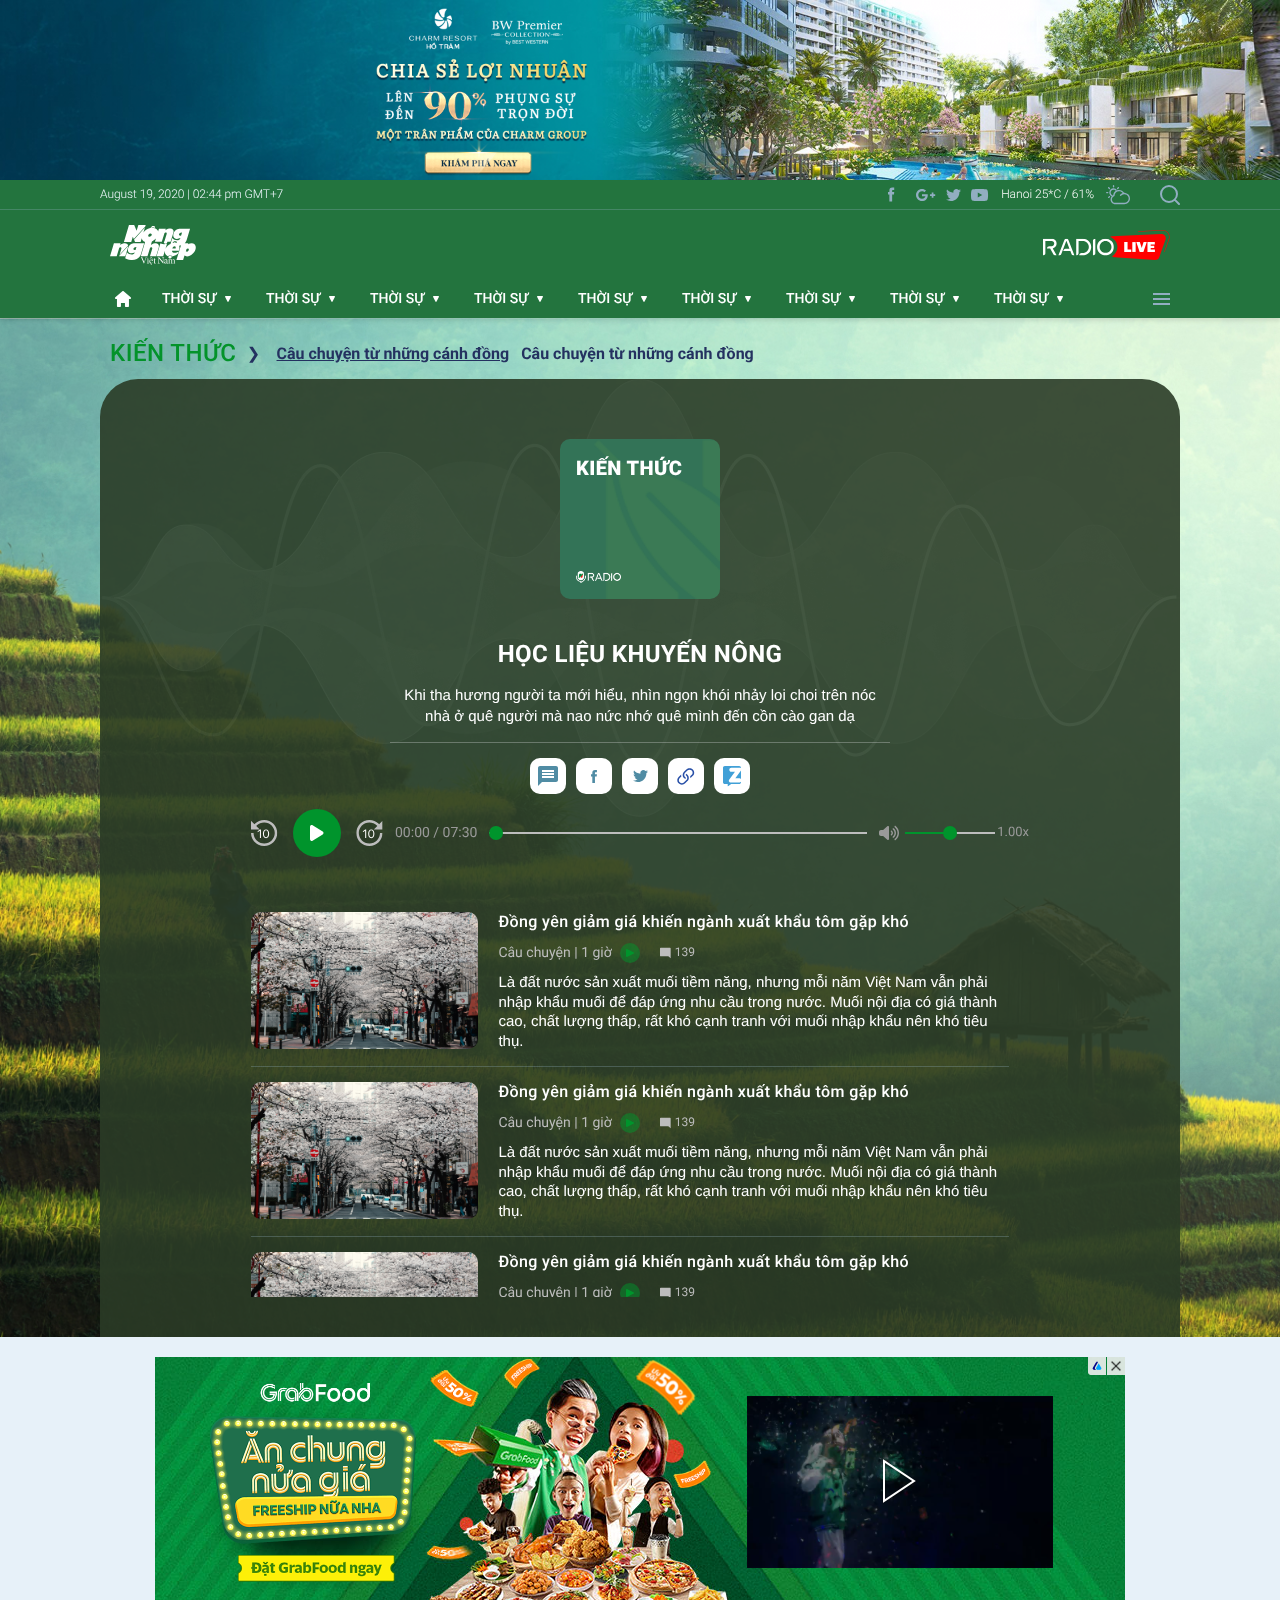
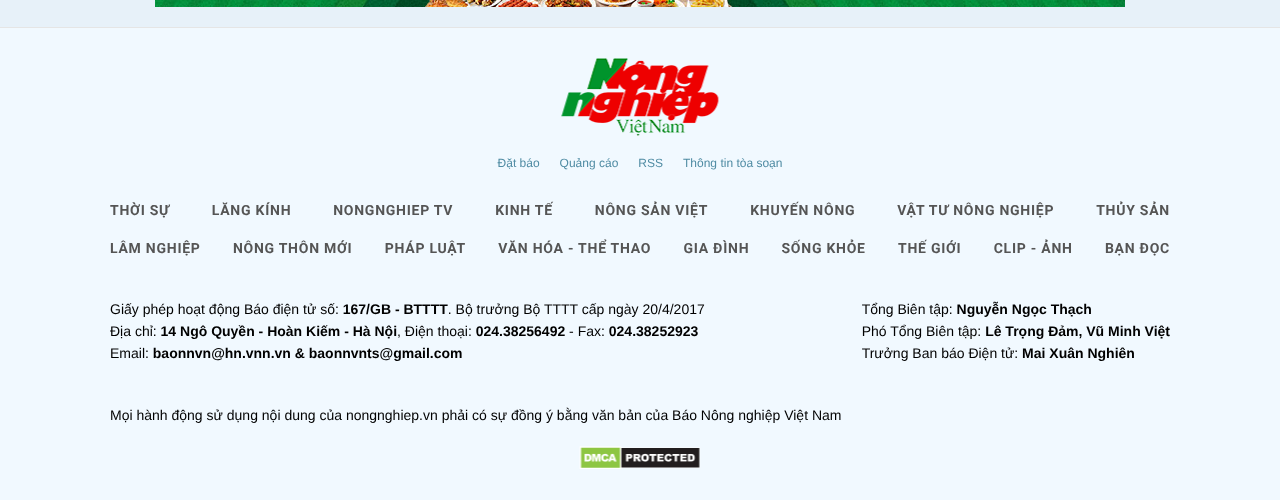
==== commit e6e513de: "2/10" ====
--- a/cate.html
+++ b/cate.html
@@ -1063,15 +1063,15 @@
                     <!-- end note -->
                     
                     <!-- radio control wrapper -->
-                    <div class="radio-control-wrapper relative z-50">
+                    <div class="radio-control-wrapper relative z-50 js__controlWrapper">
                         <div class="radio-control-inner w-1080 mb-40">
                             <!-- primary -->
                             <div class="radio-control-primary d-2xl-block d-sm-none">
                                 <!-- heading -->
                                 <div class="cate-primary__heading">
                                     <!-- title -->
-                                    <h1 class="cate-primary__title fix-text3 text-white text-center fs-24 lh-130 fw-700 hover-orange tracking-04 mt-40 mb-15 uppercase">
-                                        <a href="#">Học liệu khuyến nông</a>
+                                    <h1 class="cate-primary__title fix-text3 text-white text-center fs-24 lh-130 fw-700 hover-orange tracking-04 mt-40 mb-15">
+                                        <a href="#">HỌC LIỆU KHUYẾN NÔNG</a>
                                     </h1>
                                     <!-- end title -->
             
@@ -1093,7 +1093,7 @@
                             <!-- end primary -->
 
                             <!-- secondary -->
-                            <div class="radio-control-secondary cate-secondary__top d-2xl-none items-ceter justify-between pb-20">
+                            <div class="radio-control-secondary cate-secondary__top d-2xl-none items-ceter justify-between pb-10">
                                 <!-- left -->
                                 <div class="cate-secondary__left d-2xl-flex items-center">
                                     <img class="cate-secondary__left-icon flex-0" src="./images/mic_2.png" alt="">
@@ -1199,8 +1199,8 @@
                                 <!-- heading -->
                                 <div class="cate-primary__heading">
                                     <!-- title -->
-                                    <h1 class="cate-primary__title fix-text3 text-white text-center fs-24 lh-130 fw-700 hover-orange tracking-04 my-15 uppercase">
-                                        <a href="#">Học liệu khuyến nông</a>
+                                    <h1 class="cate-primary__title fix-text3 text-white text-center fs-24 lh-130 fw-700 hover-orange tracking-04 my-15">
+                                        <a href="#">HỌC LIỆU KHUYẾN NÔNG</a>
                                     </h1>
                                     <!-- end title -->
             
@@ -1255,8 +1255,7 @@
                                 <!-- content -->
                                 <div class="article__content flex-1 pl-20">
                                     <h2 class="article__title fix-text3 text-white fs-16 lh-130 fw-500 hover-orange tracking-04">
-                                        <a href="#">Vực dậy nghề muối, tăng thu nhập cho diêm
-                                            dân</a>
+                                        <a href="#">Đồng yên giảm giá khiến ngành xuất khẩu tôm gặp khó</a>
                                     </h2>
                                     <div class="cate-action d-2xl-flex items-center py-10">
                                         <!-- cate time -->
@@ -1315,8 +1314,7 @@
                                 <!-- content -->
                                 <div class="article__content flex-1 pl-20">
                                     <h2 class="article__title fix-text3 text-white fs-16 lh-130 fw-500 hover-orange tracking-04">
-                                        <a href="#">Vực dậy nghề muối, tăng thu nhập cho diêm
-                                            dân</a>
+                                        <a href="#">Đồng yên giảm giá khiến ngành xuất khẩu tôm gặp khó</a>
                                     </h2>
                                     <div class="cate-action d-2xl-flex items-center py-10">
                                         <!-- cate time -->
@@ -1375,8 +1373,7 @@
                                 <!-- content -->
                                 <div class="article__content flex-1 pl-20">
                                     <h2 class="article__title fix-text3 text-white fs-16 lh-130 fw-500 hover-orange tracking-04">
-                                        <a href="#">Vực dậy nghề muối, tăng thu nhập cho diêm
-                                            dân</a>
+                                        <a href="#">Đồng yên giảm giá khiến ngành xuất khẩu tôm gặp khó</a>
                                     </h2>
                                     <div class="cate-action d-2xl-flex items-center py-10">
                                         <!-- cate time -->
@@ -1435,8 +1432,7 @@
                                 <!-- content -->
                                 <div class="article__content flex-1 pl-20">
                                     <h2 class="article__title fix-text3 text-white fs-16 lh-130 fw-500 hover-orange tracking-04">
-                                        <a href="#">Vực dậy nghề muối, tăng thu nhập cho diêm
-                                            dân</a>
+                                        <a href="#">Đồng yên giảm giá khiến ngành xuất khẩu tôm gặp khó</a>
                                     </h2>
                                     <div class="cate-action d-2xl-flex items-center py-10">
                                         <!-- cate time -->
@@ -1495,8 +1491,7 @@
                                 <!-- content -->
                                 <div class="article__content flex-1 pl-20">
                                     <h2 class="article__title fix-text3 text-white fs-16 lh-130 fw-500 hover-orange tracking-04">
-                                        <a href="#">Vực dậy nghề muối, tăng thu nhập cho diêm
-                                            dân</a>
+                                        <a href="#">Đồng yên giảm giá khiến ngành xuất khẩu tôm gặp khó</a>
                                     </h2>
                                     <div class="cate-action d-2xl-flex items-center py-10">
                                         <!-- cate time -->
--- a/css/style.css
+++ b/css/style.css
@@ -2109,6 +2109,14 @@
 .cate-primary__container .article__note-icon {
   height: 0.75rem;
   max-width: fit-content;
+  position: relative;
+}
+.cate-primary__container .article__note-img {
+  position: absolute;
+  inset: 0;
+  width: 100%;
+  height: 100%;
+  object-fit: cover;
 }
 .cate-primary__heading {
   max-width: 500px;
@@ -2118,6 +2126,8 @@
   max-height: 400px;
   overflow-y: auto;
   padding-right: 1.25rem;
+  position: relative;
+  z-index: 20;
   /* width */
   /* Track */
   /* Handle */
@@ -2167,6 +2177,9 @@
   z-index: 0;
 }
 
+.radio-control-wrapper {
+  transition: all 0.4s linear;
+}
 .radio-control-wrapper.sticky {
   background-color: #23743e;
   padding: 1.25rem;
@@ -2326,6 +2339,302 @@
 
 .radio-toggle input[type=checkbox]:checked + .radio-slider:before {
   transform: translateX(12px);
+}
+
+.detail-tags {
+  display: flex;
+  overflow: auto;
+  white-space: nowrap;
+  flex-wrap: wrap;
+  align-items: center;
+}
+
+.detail-tag-icon {
+  font-size: 14px;
+  background: #f2efea;
+  height: 36px;
+  width: 70px;
+  position: relative;
+  display: flex;
+  align-items: center;
+  justify-content: center;
+  padding: 0.5rem;
+}
+.detail-tag-icon:after {
+  content: "";
+  width: 0;
+  height: 0;
+  border-top: 18px solid transparent;
+  border-bottom: 18px solid transparent;
+  border-left: 8px solid #f2efea;
+  right: -8px;
+  position: absolute;
+}
+
+.detail-tag {
+  margin-right: 1.25rem;
+}
+
+.detail-tag-item {
+  font-weight: 700;
+  line-height: 22px;
+  font-family: "Roboto", sans-serif;
+  color: #4f4f4f;
+  font-size: 15px;
+  position: relative;
+}
+.detail-tag-item:nth-child(even) {
+  color: #096639;
+}
+.detail-tag-item::before {
+  position: absolute;
+  content: "⁄";
+  color: #4f4f4f;
+  top: 50%;
+  left: -0.75rem;
+  transform: translateY(-50%);
+  -webkit-transform: translateY(-50%);
+  -moz-transform: translateY(-50%);
+  -ms-transform: translateY(-50%);
+  -o-transform: translateY(-50%);
+}
+.detail-tag-item:nth-child(1)::before {
+  content: "";
+}
+.detail-tag-item a:hover {
+  color: #096639;
+}
+
+.comment-block {
+  padding: 0.625rem 0.75rem;
+  border: 1px solid #bfd7ea;
+  background-color: transparent;
+}
+
+.comment {
+  border-bottom: 1px solid #e5e5e5;
+  padding-bottom: 1.25rem;
+  margin-bottom: 1.25rem;
+}
+
+.comment-acount {
+  width: 100%;
+  display: flex;
+}
+
+.cmt-avatar {
+  height: 2.25rem;
+  width: 2.25rem;
+  flex-shrink: 0;
+}
+
+.cmt-avatar img {
+  object-fit: cover;
+  width: 100%;
+  height: 100%;
+  border-radius: 50%;
+  -webkit-border-radius: 50%;
+  -moz-border-radius: 50%;
+  -ms-border-radius: 50%;
+  -o-border-radius: 50%;
+}
+
+.cmt-content {
+  flex: 1;
+  padding-left: 0.75rem;
+}
+
+.cmt-content__header {
+  display: flex;
+  align-items: center;
+  justify-content: space-between;
+}
+
+.cmt-content__header-left {
+  display: flex;
+  align-items: center;
+  gap: 1.875rem;
+}
+
+.cmt-content__title {
+  font-size: 0.875rem;
+  font-weight: bold;
+  font-family: "Arial";
+  color: #000;
+}
+
+.cmt-content__intro {
+  display: flex;
+  align-items: center;
+  gap: 1rem;
+  color: #777;
+  font-size: 0.75rem;
+  font-family: "Roboto";
+  font-weight: 400;
+  line-height: 22.5px;
+  letter-spacing: -0.06px;
+}
+
+.cmt-content__rep,
+.cmt-content__like,
+.cmt-content__unlike {
+  color: #bdbdbd;
+  display: flex;
+  align-items: center;
+  cursor: pointer;
+}
+.cmt-content__rep:hover,
+.cmt-content__like:hover,
+.cmt-content__unlike:hover {
+  color: red;
+}
+
+.cmt-content__rep-icon {
+  display: flex;
+  align-items: center;
+  justify-content: center;
+  margin-right: 0.25rem;
+}
+
+.cmt-content__rep-text {
+  color: #777;
+}
+
+.cmt-content__rep img,
+.cmt-content__like img,
+.cmt-content__unlike img {
+  height: 0.875rem;
+  width: auto;
+  margin-right: 0.375rem;
+}
+
+.cmt-content__text {
+  margin-top: 0.5rem;
+  font-size: 0.875rem;
+  font-weight: 400;
+  font-family: "Arial";
+  color: #444;
+  line-height: 150%;
+}
+
+.input-cmt {
+  position: relative;
+}
+
+.cmt-field {
+  width: 100%;
+  display: flex;
+  background-color: #f1f9ff;
+  padding: 0.625rem;
+}
+
+.cmt-form {
+  flex: 1;
+  padding-left: 1rem;
+  height: auto;
+}
+
+.form-group {
+  position: relative;
+  margin-bottom: 0;
+}
+
+.textarea-cmt {
+  width: 100%;
+  height: 40px;
+  resize: none;
+  background-color: #fff;
+  font-size: 0.875rem;
+  padding: 0.625rem;
+}
+
+.send-cmt {
+  position: absolute;
+  right: 0.875rem;
+  bottom: 1.25rem;
+  cursor: pointer;
+}
+
+.textarea-cmt::-webkit-scrollbar {
+  width: 0;
+  background-color: transparent;
+}
+
+.cmt-content__more {
+  position: relative;
+}
+
+.cmt-content__list {
+  background: #dedede;
+  min-width: 100px;
+  position: absolute;
+  right: 0;
+  width: max-content;
+  display: none;
+  opacity: 0;
+  transition: all 0.6s linear;
+  -webkit-transition: all 0.6s linear;
+  -moz-transition: all 0.6s linear;
+  -ms-transition: all 0.6s linear;
+  -o-transition: all 0.6s linear;
+  z-index: 10;
+  cursor: pointer;
+}
+
+.cmt-content__list.show {
+  display: block;
+  opacity: 1;
+  transition: all 0.6s linear;
+  -webkit-transition: all 0.6s linear;
+  -moz-transition: all 0.6s linear;
+  -ms-transition: all 0.6s linear;
+  -o-transition: all 0.6s linear;
+}
+
+.cmt-content__span {
+  cursor: pointer;
+  background: transparent;
+  width: 30px;
+  height: 17px;
+  display: flex;
+  align-items: center;
+  justify-content: center;
+  position: relative;
+}
+
+.cmt-content__span:hover {
+  background-color: #e7f1f9;
+}
+
+.cmt-content__span:before {
+  content: "…";
+  position: absolute;
+  top: -0.25rem;
+}
+
+.cmt-content__items {
+  padding: 0.625rem;
+  width: 100%;
+  color: #777;
+  font-size: 0.875rem;
+  cursor: pointer;
+  transition: all 0.2s ease;
+  -webkit-transition: all 0.2s ease;
+  -moz-transition: all 0.2s ease;
+  -ms-transition: all 0.2s ease;
+  -o-transition: all 0.2s ease;
+}
+
+.cmt-content__items:hover {
+  background-color: #4f4f4f;
+  color: #fff;
+}
+
+.sub-comment {
+  padding-left: 2rem;
+}
+.sub-comment .comment-acount {
+  margin-top: 1.25rem;
 }
 
 #back-top {
--- a/css/responsive.css
+++ b/css/responsive.css
@@ -222,7 +222,7 @@
     padding-top: 1.875rem;
   }
   .cate-primary__note .article__note-title {
-    font-size: 2.25rem;
+    font-size: 1.5rem;
   }
 
   .cate-primary__container .article__note {
@@ -279,6 +279,19 @@
     grid-column: 1/3;
     grid-row: 1;
   }
+
+  .cmt-content__header-left {
+    display: block;
+  }
+
+  .cmt-content__intro {
+    padding-top: 2px;
+    gap: 0.625rem;
+  }
+
+  .sub-comment {
+    padding-left: 0;
+  }
 }
 
 /*# sourceMappingURL=responsive.css.map */
